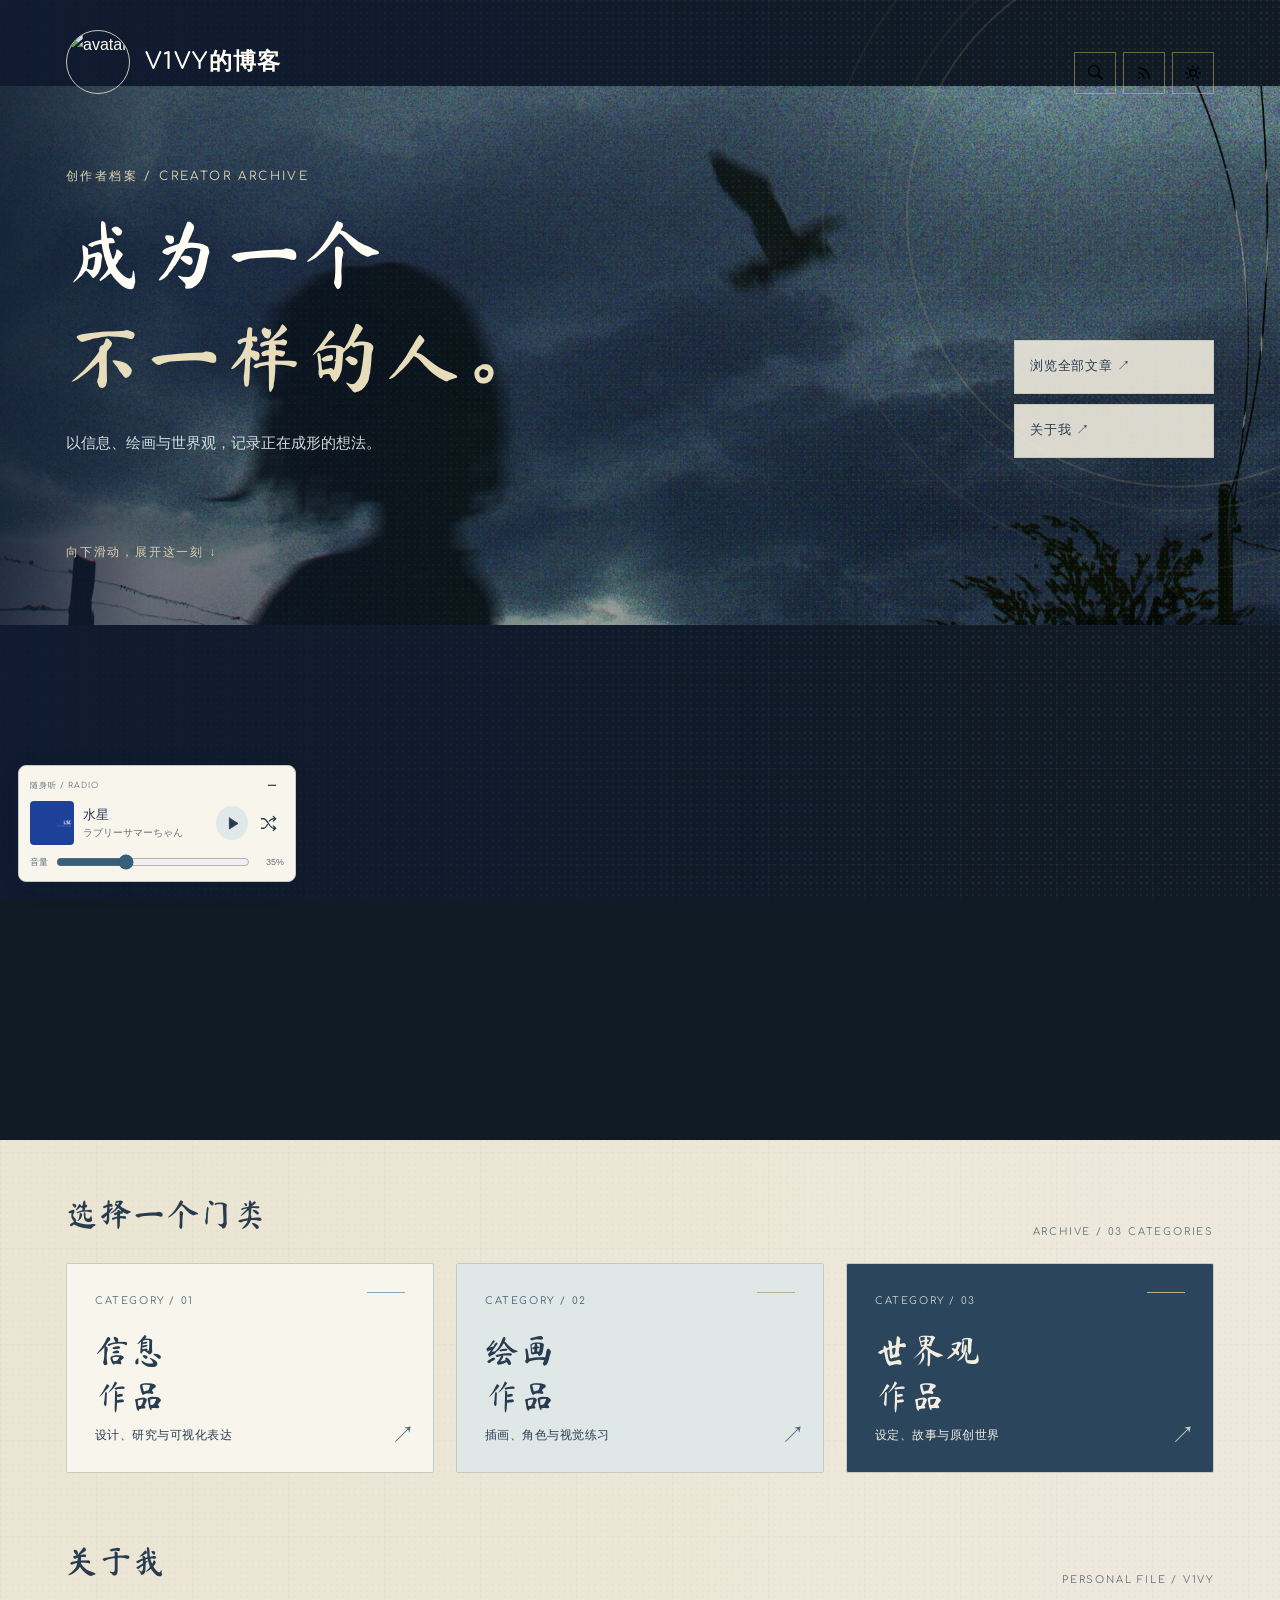
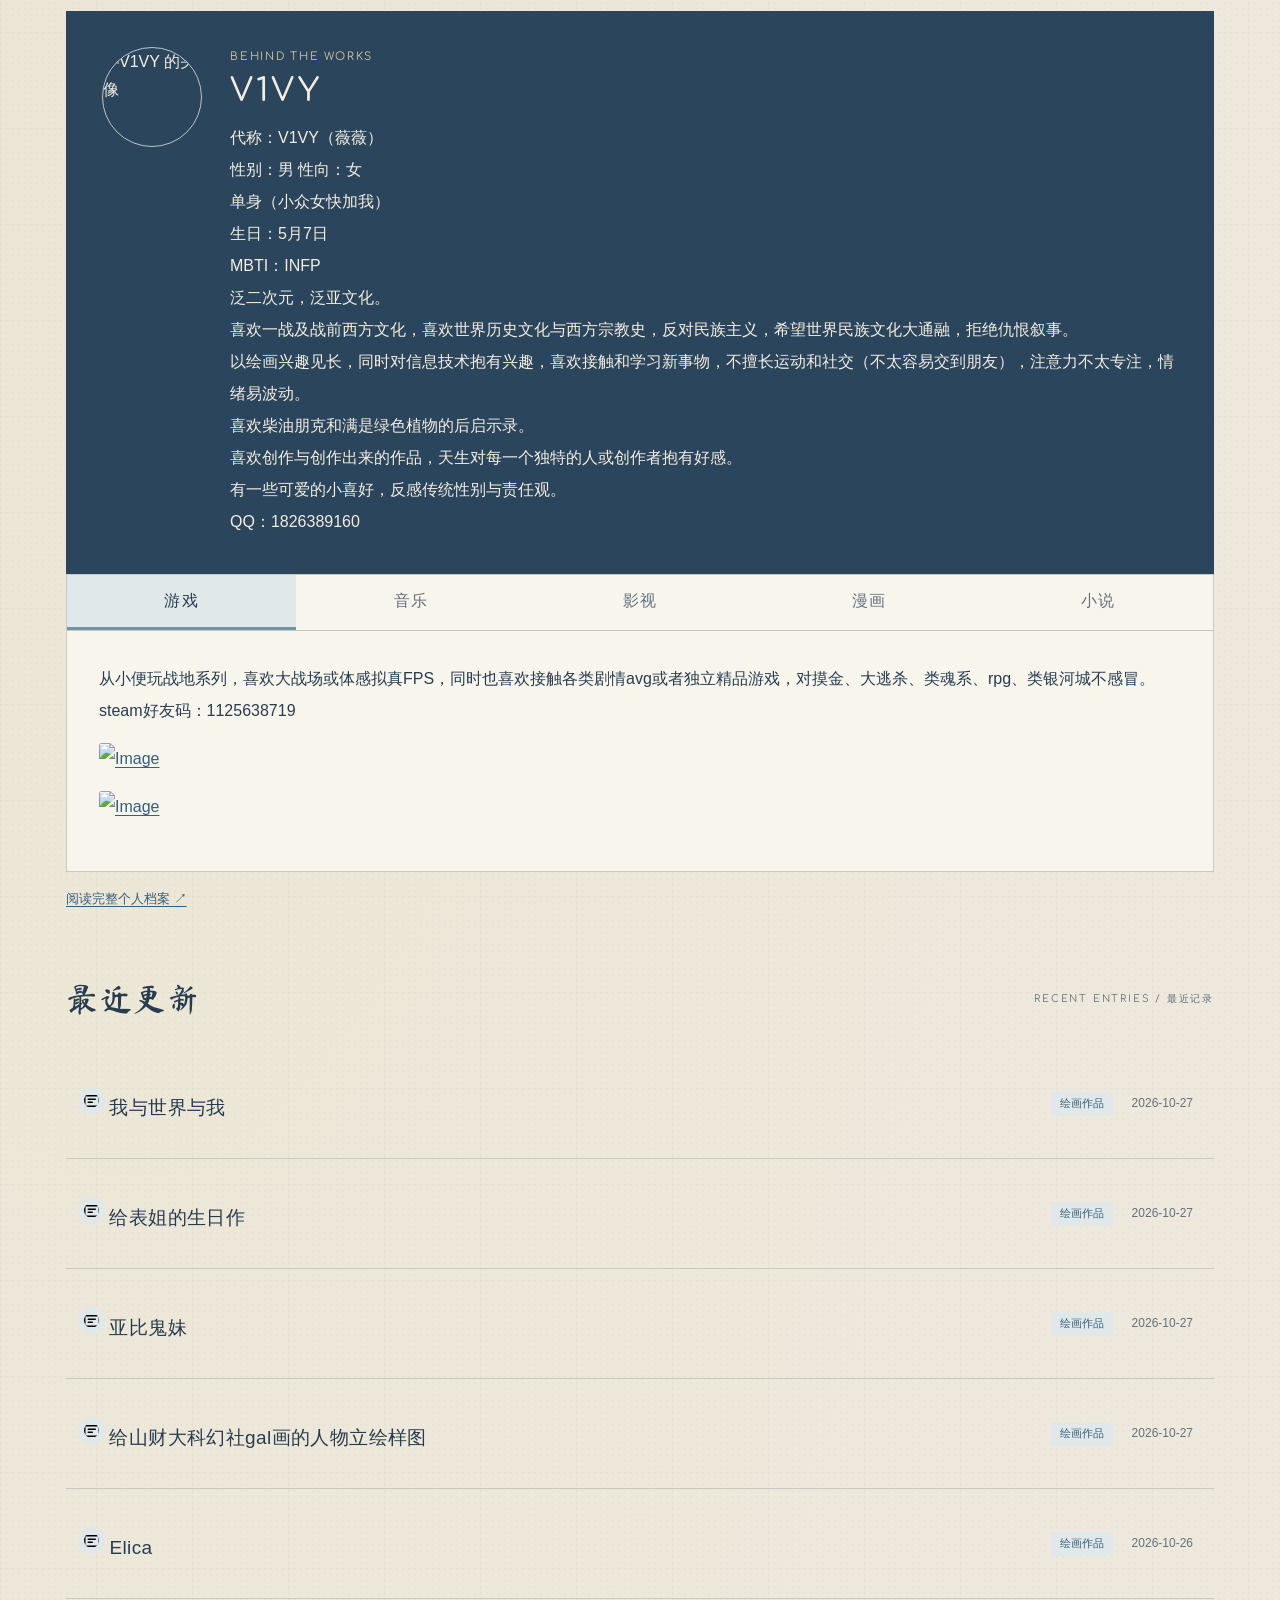
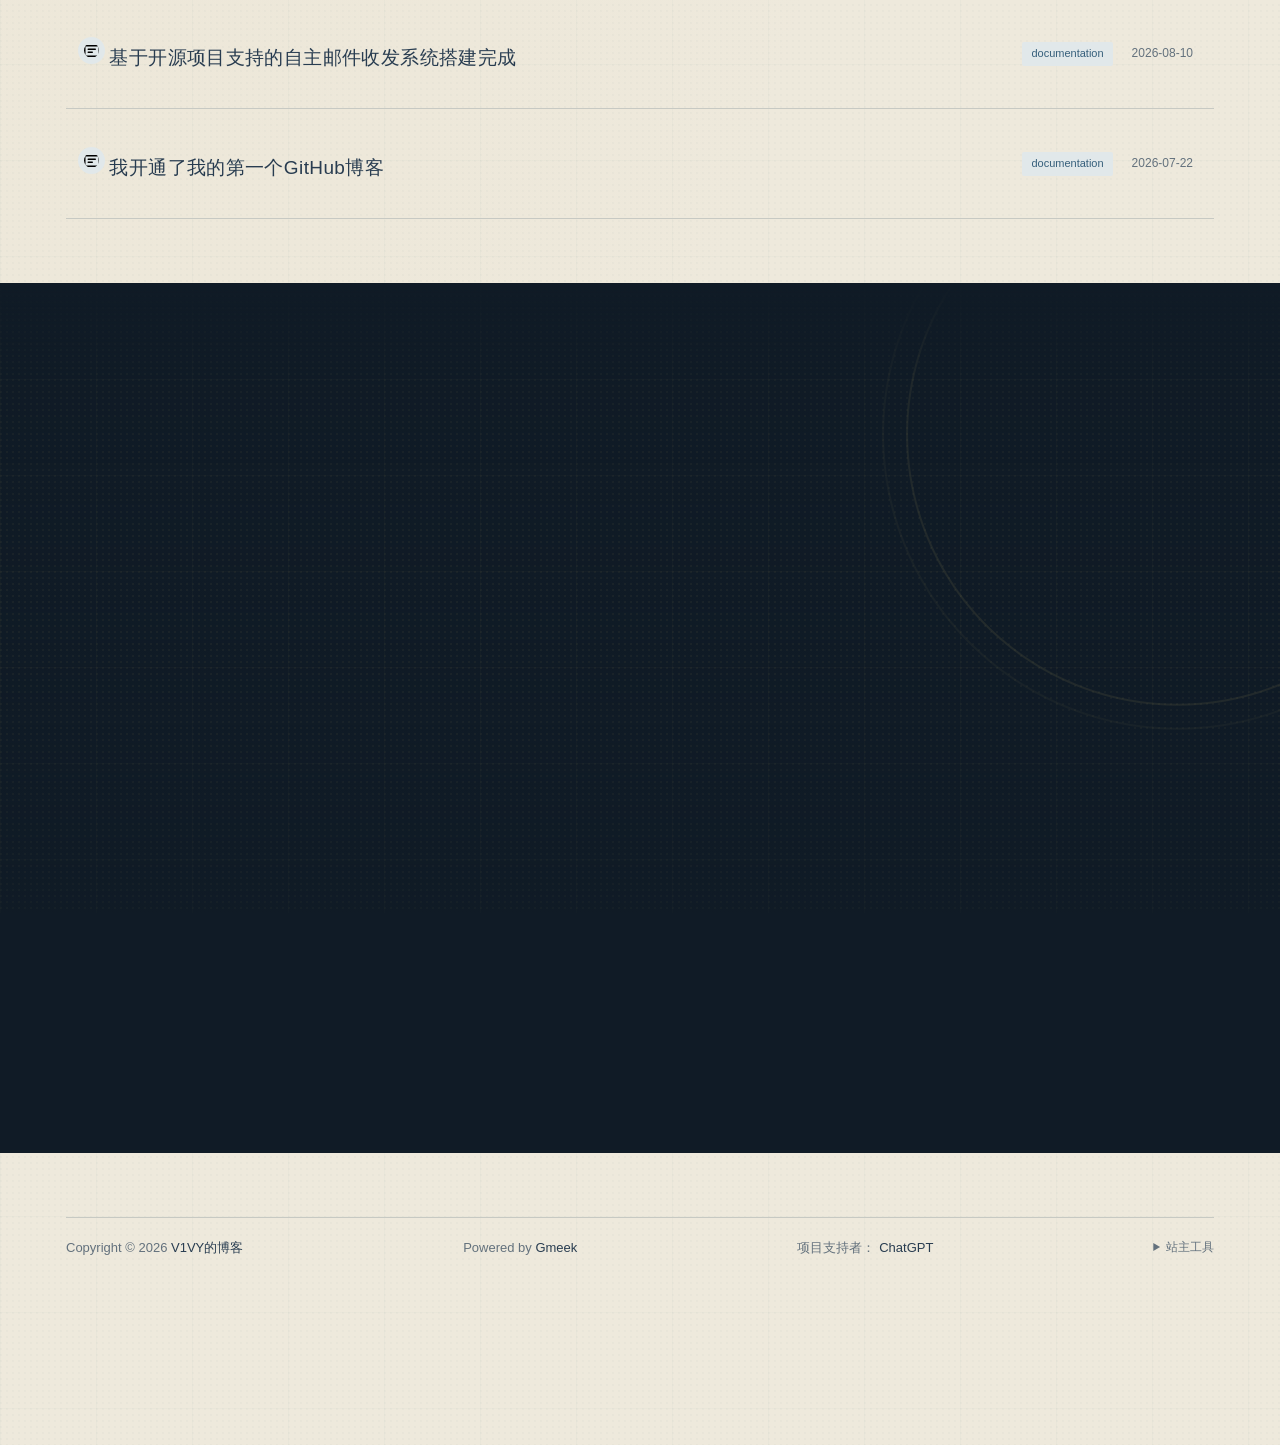
==== docs/index.html @ fb6b80f9 "🎉auto update by Gmeek action" ====
<!DOCTYPE html>
<html data-color-mode="light" data-dark-theme="dark" data-light-theme="light" lang="zh-CN">
<head>
    <meta content="text/html; charset=utf-8" http-equiv="content-type" />
    <meta name="viewport" content="width=device-width,initial-scale=1.0">
    <meta http-equiv="X-UA-Compatible" content="IE=edge">
    <link href='https://mirrors.sustech.edu.cn/cdnjs/ajax/libs/Primer/21.0.7/primer.css' rel='stylesheet' />
    <style id="v1vy-redesign">/* V1VY personal blog redesign */
:root{--paper:#f6f4ef;--surface:#fffefa;--ink:#18212c;--muted:#6e7782;--line:#dedbd3;--blue:#315bdf;--soft:#e8edff;color-scheme:light}
html[data-color-mode=dark]{--paper:#10151c;--surface:#171e27;--ink:#eef2f7;--muted:#a4afbc;--line:#303a46;--blue:#9bb2ff;--soft:#202b44;color-scheme:dark}
*{box-sizing:border-box}html{background:var(--paper);scroll-behavior:smooth}body{max-width:1120px;min-width:320px;margin:0 auto;padding:40px 56px 32px;background:var(--paper);color:var(--ink);font:16px/1.75 Inter,"Segoe UI","Noto Sans SC",sans-serif}a{color:var(--blue);text-underline-offset:3px}
#header{align-items:center;min-height:78px;padding:0 0 20px;margin:0 0 42px;border-bottom:1px solid var(--line)}.title-left{display:flex;align-items:center;gap:15px}.avatar{width:46px;height:46px;object-fit:cover;border:2px solid var(--surface);box-shadow:0 0 0 1px var(--line)}.title-left .blogTitle{margin:0;color:var(--ink);font:700 22px/1.2 "Segoe UI","Noto Sans SC",sans-serif;letter-spacing:-.045em}.title-right{display:flex;align-items:center;gap:7px}.title-right .circle{display:grid;place-items:center;width:42px;height:42px;padding:0!important;margin:0!important;border:1px solid transparent;border-radius:50%;color:var(--muted)}.title-right .circle:hover{background:var(--surface);border-color:var(--line)}
#content>div:first-child{max-width:640px;margin:0 0 34px!important;color:var(--muted);font-size:17px;line-height:1.8}#content>div:first-child:before{display:block;margin-bottom:13px;color:var(--blue);content:"NOTES FROM V1VY";font:700 11px/1.2 "Segoe UI",sans-serif;letter-spacing:.18em}
.SideNav{display:grid;gap:13px;min-width:0;overflow:visible;border:0!important;background:transparent}.SideNav-item{display:grid!important;grid-template-columns:minmax(0,1fr) auto;align-items:center;gap:20px;min-height:112px;padding:25px 27px!important;border:1px solid var(--line)!important;border-radius:13px;background:var(--surface);color:var(--ink)!important;text-decoration:none!important;transition:transform .2s,border-color .2s,box-shadow .2s}.SideNav-item:hover{z-index:1;transform:translateY(-2px);border-color:var(--blue)!important;box-shadow:0 18px 42px #18212c12}.SideNav-item>.d-flex{min-width:0;align-items:flex-start!important;gap:17px}.SideNav-icon{flex:none;width:27px!important;height:27px!important;margin:3px 0 0!important;padding:6px;border-radius:8px;background:var(--soft);color:var(--blue)}.listTitle{overflow:visible;max-width:unset;white-space:normal;text-overflow:clip;font-size:19px;font-weight:650;line-height:1.5;letter-spacing:-.025em}.listLabels{display:flex;flex-wrap:wrap;justify-content:flex-end;align-items:center;gap:6px}.listLabels .Label{margin:0;padding:5px 9px;border-radius:999px;background:var(--soft)!important;color:var(--blue)!important;font-size:11px;font-weight:600;line-height:1.25}.listLabels .Label a{color:inherit!important;text-decoration:none}.listLabels .LabelTime{background:transparent!important;color:var(--muted)!important;font:500 12px/1.4 "Segoe UI",sans-serif}.Label object{max-width:none;max-height:none}
#footer{display:flex;justify-content:space-between;gap:16px;margin-top:56px;padding:19px 0 0;border-top:1px solid var(--line);color:var(--muted);font-size:12px;text-align:left}#footer a{color:var(--ink);text-decoration:none}#footer2{display:flex;gap:10px}#footer2 span:empty{display:none}
body:has(#postBody){max-width:960px}body:has(#postBody) #header{align-items:flex-start;margin-bottom:38px}.postTitle{max-width:760px;margin:0;font-size:clamp(28px,4vw,42px)!important;line-height:1.28;letter-spacing:-.045em}#postBody{padding:0 0 45px!important;border-bottom:1px solid var(--line)!important;color:var(--ink);font-size:17px;line-height:1.9}#postBody>*{max-width:780px}#postBody h1,#postBody h2,#postBody h3{margin-top:1.8em;line-height:1.35;letter-spacing:-.035em}#postBody h2{padding-bottom:.45em;border-bottom:1px solid var(--line)}#postBody p{margin:1.1em 0}#postBody img{max-width:100%;height:auto;border-radius:12px}#postBody blockquote{margin:1.5em 0;padding:4px 22px;border-left:3px solid var(--blue);background:var(--surface);color:var(--muted)}#postBody pre{overflow:auto;padding:18px 20px;border:1px solid var(--line);border-radius:10px;background:var(--surface);font-size:14px;line-height:1.65}#cmButton{height:auto;min-height:48px;margin-top:30px;border:1px solid var(--line);border-radius:9px;background:var(--surface);color:var(--ink)}
body:has(.tagTitle) .tagTitle{font-size:30px;letter-spacing:-.04em}body:has(.tagTitle) .SideNav-item{min-height:90px}#taglabel{display:flex;flex-wrap:wrap;gap:8px;margin-bottom:24px!important}#taglabel .Label{margin:0;padding:9px 13px!important;border:0;border-radius:999px;color:#fff;cursor:pointer}#taglabel .Counter{margin-left:5px;padding:1px 6px;border-radius:99px;background:#ffffff35;color:inherit}body:has(.tagTitle) .subnav-search{display:flex;gap:0;width:auto}body:has(.tagTitle) .subnav-search-input{width:min(220px,45vw);height:40px!important;padding:0 12px;border:1px solid var(--line);border-radius:8px 0 0 8px;background:var(--surface);color:var(--ink)}body:has(.tagTitle) .subnav-search button{padding:0 14px;border:1px solid var(--line);border-left:0;border-radius:0 8px 8px 0;background:var(--surface);color:var(--ink)}.notFind{color:var(--muted)}:focus-visible{outline:3px solid #315bdf9e;outline-offset:3px}
@media(max-width:700px){body{padding:22px 20px 24px;font-size:15px}#header{min-height:62px;margin-bottom:28px;padding-bottom:15px}.avatar{width:40px;height:40px}.title-left{gap:11px}.title-left .blogTitle{display:block;font-size:19px}.title-right{gap:1px}.title-right .circle{width:38px;height:38px}#content>div:first-child{font-size:16px}.SideNav-item{grid-template-columns:minmax(0,1fr);gap:12px;padding:19px!important}.SideNav-item>.d-flex{gap:12px}.listTitle{font-size:17px}.listLabels{justify-content:flex-start;padding-left:39px}.listLabels .LabelTime{display:inline}.postTitle{font-size:29px!important}body:has(#postBody) #header{gap:12px}.tagTitle{display:block!important;font-size:20px!important}body:has(.tagTitle) #header{align-items:center;gap:8px}.subnav-search-input{width:min(150px,34vw)!important}#footer{flex-direction:column;margin-top:40px}#footer2{flex-wrap:wrap}}
@media(max-width:390px){body{padding-right:14px;padding-left:14px}.title-left .blogTitle{font-size:17px}.title-right .circle{width:34px;height:34px}.listLabels{padding-left:0}.tagTitle{font-size:17px!important}}
@media(prefers-reduced-motion:reduce){*,*::before,*::after{scroll-behavior:auto!important;transition:none!important}}

/* V2: yellow new-brutalist portfolio */
:root{--paper:#ffd83d;--surface:#fffdf5;--ink:#151515;--muted:#45423a;--line:#151515;--blue:#214dd8;--soft:#dce5ff;--shadow:7px 7px 0 #151515;color-scheme:light}
html[data-color-mode=dark]{--paper:#f0c928;--surface:#252525;--ink:#fffdf5;--muted:#d2cdbd;--line:#090909;--blue:#a9bcff;--soft:#30394f;color-scheme:dark}
html,body{background:var(--paper)}
body{max-width:1280px;padding:28px 54px 34px;font-family:"Arial Narrow","Segoe UI","Noto Sans SC",sans-serif}
#header{min-height:70px;padding:0 0 15px;margin-bottom:35px;border-bottom:3px solid var(--ink)}
.avatar{border:2px solid var(--ink);border-radius:0!important;box-shadow:3px 3px 0 var(--ink)}
.title-left .blogTitle{font-size:23px;font-weight:900;letter-spacing:-.04em}
.title-right .circle{border:2px solid var(--ink);border-radius:0!important;color:var(--ink)}
.title-right .circle:hover{background:var(--blue);color:#fff}
#content>div:first-child{max-width:720px;color:var(--ink);font-size:20px;font-weight:600;line-height:1.65}
#content>div:first-child:before{color:var(--ink);content:"V1VY / WORKS ARCHIVE";font-size:12px;font-weight:900;letter-spacing:.16em}
.portfolio-hero{position:relative;display:grid;grid-template-columns:minmax(0,1fr) 225px;gap:28px;align-items:end;margin:0 0 42px;padding:38px 42px 34px;border:3px solid var(--ink);background:var(--surface);box-shadow:var(--shadow)}
.portfolio-hero:after{position:absolute;top:15px;right:16px;width:56px;height:56px;border:2px solid var(--ink);background:radial-gradient(var(--ink) 1.4px,transparent 1.5px);background-size:7px 7px;content:""}
.portfolio-kicker{margin:0 0 15px;font-size:12px;font-weight:900;letter-spacing:.16em}
.portfolio-title{max-width:760px;margin:0;font-size:68px;font-weight:950;line-height:.98;letter-spacing:-.055em}
.portfolio-title em{color:var(--blue);font-style:normal}
.portfolio-note{max-width:570px;margin:22px 0 0;font-size:16px;line-height:1.7}
.portfolio-actions{display:grid;gap:10px;align-self:end}
.portfolio-action{display:flex;min-height:50px;align-items:center;justify-content:space-between;gap:12px;padding:12px 15px;border:2px solid var(--ink);background:var(--paper);box-shadow:3px 3px 0 var(--ink);color:var(--ink);font-weight:900;text-decoration:none}
.portfolio-action:hover{transform:translate(-2px,-2px);box-shadow:5px 5px 0 var(--ink);color:var(--ink)}
.portfolio-action.primary{background:var(--blue);color:#fff}
.category-heading{display:flex;align-items:end;justify-content:space-between;gap:20px;margin:0 0 16px}
.category-heading h2{margin:0;font-size:29px;font-weight:950;letter-spacing:-.04em}
.category-heading span{font-size:12px;font-weight:900;letter-spacing:.12em}
.category-grid{display:grid;grid-template-columns:repeat(3,minmax(0,1fr));gap:15px;margin:0 0 42px}
.category-card{position:relative;display:flex;min-height:185px;flex-direction:column;justify-content:space-between;overflow:hidden;padding:20px 21px;border:3px solid var(--ink);background:var(--surface);box-shadow:5px 5px 0 var(--ink);color:var(--ink);text-decoration:none;transition:transform .16s,box-shadow .16s}
.category-card:hover{transform:translate(-3px,-3px);box-shadow:8px 8px 0 var(--ink);color:var(--ink)}
.category-card:nth-child(2){background:#f3f0e7}
.category-card:nth-child(3){background:var(--blue);color:#fff}
.category-card:nth-child(3):hover{color:#fff}
.category-index{font-size:12px;font-weight:900;letter-spacing:.13em}
.category-card h3{max-width:240px;margin:18px 0 5px;font-size:27px;font-weight:950;line-height:1.13;letter-spacing:-.04em}
.category-card p{margin:0;font-size:13px;font-weight:700}
.category-arrow{position:absolute;right:18px;bottom:16px;font-size:24px;font-weight:900}
.archive-heading{display:flex;align-items:center;justify-content:space-between;gap:20px;margin:0 0 14px}
.archive-heading h2{margin:0;font-size:27px;font-weight:950;letter-spacing:-.04em}
.archive-heading span{font-size:12px;font-weight:900;letter-spacing:.1em}
.SideNav{gap:14px}
.SideNav-item{min-height:116px;padding:23px 25px!important;border:2px solid var(--ink)!important;border-radius:0!important;background:var(--surface);box-shadow:4px 4px 0 var(--ink)}
.SideNav-item:hover{transform:translate(-2px,-2px);border-color:var(--ink)!important;box-shadow:7px 7px 0 var(--ink)}
.SideNav-icon{border:1px solid var(--ink);border-radius:0;background:var(--paper);color:var(--ink)}
.listTitle{font-size:20px;font-weight:850;letter-spacing:-.025em}
.listLabels .Label{border:1px solid var(--ink);border-radius:0;background:var(--paper)!important;color:var(--ink)!important;font-weight:900}
.listLabels .LabelTime{border:0;background:transparent!important}
#footer{border-top:3px solid var(--ink);color:var(--ink);font-weight:700}
body:has(#postBody){max-width:1000px}
body:has(#postBody) #header{align-items:center}
.postTitle{font-weight:950}
#postBody{padding:34px!important;border:3px solid var(--ink)!important;background:var(--surface);box-shadow:7px 7px 0 var(--ink);line-height:1.9}
#postBody h2{border-bottom:2px solid var(--ink)}
#postBody blockquote{border-left:5px solid var(--blue);background:var(--paper);color:var(--ink)}
#postBody pre{border:2px solid var(--ink);border-radius:0;box-shadow:4px 4px 0 var(--ink)}
@media(max-width:760px){body{padding:20px 18px 25px}.portfolio-hero{grid-template-columns:1fr;gap:23px;padding:27px 23px}.portfolio-hero:after{width:36px;height:36px}.portfolio-title{font-size:clamp(40px,12vw,62px)}.portfolio-actions{grid-template-columns:1fr 1fr}.category-grid{grid-template-columns:1fr;gap:12px}.category-card{min-height:145px}.category-card h3{font-size:25px}.category-heading{align-items:start;flex-direction:column;gap:5px}.SideNav-item{min-height:105px}.listTitle{font-size:18px}#postBody{padding:22px!important}}

.portfolio-title{font-size:68px}.postTitle{font-size:42px!important}@media(max-width:760px){.portfolio-title{font-size:43px}}@media(max-width:430px){.portfolio-title{font-size:38px}}

/* V3: midnight-blue, moonlit interface with the requested yellow lead color */
:root{--paper:#f5cc32;--surface:#fffdf4;--ink:#101b36;--muted:#45516c;--line:#101b36;--blue:#2449b8;--soft:#dce5ff;--shadow:8px 8px 0 #101b36}
html[data-color-mode=dark]{--paper:#e8bd2a;--surface:#101b36;--ink:#fffdf4;--muted:#bdc8e5;--line:#081126;--blue:#9eb5ff;--soft:#25345d;color-scheme:dark}
html,body{background:var(--paper);color:var(--ink)}
body{max-width:1260px;padding:30px 56px 36px;font-family:"Arial","Segoe UI","Noto Sans SC",sans-serif}
#header{min-height:72px;margin-bottom:38px;border-bottom:2px solid var(--ink)}
.avatar{border:2px solid var(--ink);border-radius:50%!important;box-shadow:0 0 0 4px var(--paper),0 0 0 6px var(--ink)}
.title-left .blogTitle{font-weight:900;letter-spacing:.01em}
.title-right .circle{border:1px solid var(--ink);border-radius:50%;color:var(--ink)}
.title-right .circle:hover{background:var(--ink);color:#fff}
#content>div:first-child{max-width:720px;color:var(--ink);font-size:19px;font-weight:600}
#content>div:first-child:before{content:"SEES THE NIGHT / V1VY WORKS";color:var(--blue);font-weight:900}
.portfolio-hero{position:relative;isolation:isolate;min-height:365px;grid-template-columns:minmax(0,1fr) 235px;overflow:hidden;padding:48px 48px 42px;border:2px solid #101b36;background:linear-gradient(112deg,#101b36 0%,#172957 70%,#2449b8 100%);box-shadow:10px 10px 0 #101b36;color:#fffdf4}
.portfolio-hero:before{position:absolute;z-index:-1;right:-8%;bottom:-55%;width:440px;aspect-ratio:1;border:1px solid #f5cc32aa;border-radius:50%;box-shadow:0 0 0 22px #f5cc3215,0 0 0 62px #f5cc3210;content:""}
.portfolio-hero:after{top:30px;right:32px;width:50px;height:50px;border:0;border-radius:50%;background:radial-gradient(circle at 35% 35%,#f5cc32 0 48%,transparent 50%);box-shadow:0 0 28px #f5cc3270}
.portfolio-kicker{color:#f5cc32;font-size:12px;letter-spacing:.2em}
.portfolio-title{max-width:780px;font-size:clamp(50px,6.2vw,82px);line-height:1.02;letter-spacing:-.06em}
.portfolio-title em{color:#f5cc32}
.portfolio-note{max-width:540px;color:#e2e8fb;font-size:15px}
.portfolio-actions{position:relative;z-index:1}
.portfolio-action{min-height:54px;border:1px solid #f5cc32;background:#fffdf4;box-shadow:4px 4px 0 #f5cc32;color:#101b36}
.portfolio-action:hover{transform:translate(-2px,-2px);box-shadow:6px 6px 0 #f5cc32;color:#101b36}
.portfolio-action.primary{background:#f5cc32;color:#101b36}
.category-heading h2,.archive-heading h2{font-weight:900;letter-spacing:-.035em}
.category-heading span,.archive-heading span{color:#2449b8;font-weight:900;letter-spacing:.14em}
.category-grid{gap:18px}
.category-card{min-height:205px;padding:24px;border:2px solid #101b36;background:#fffdf4;box-shadow:6px 6px 0 #101b36;transition:transform .18s,box-shadow .18s,background .18s}
.category-card:hover{transform:translate(-3px,-3px);box-shadow:9px 9px 0 #101b36}
.category-card:before{position:absolute;top:0;right:0;width:65px;height:65px;background:#2449b8;clip-path:polygon(100% 0,0 0,100% 100%);content:""}
.category-card:nth-child(2){background:#2449b8;color:#fffdf4}
.category-card:nth-child(2):before{background:#f5cc32}
.category-card:nth-child(3){background:#101b36;color:#fffdf4}
.category-card:nth-child(3):before{background:#f5cc32}
.category-card:nth-child(2):hover,.category-card:nth-child(3):hover{color:#fffdf4}
.category-index{color:#2449b8;font-size:11px;letter-spacing:.16em}
.category-card:nth-child(2) .category-index,.category-card:nth-child(3) .category-index{color:#f5cc32}
.category-card h3{font-size:30px;line-height:1.08}
.category-card p{max-width:80%;line-height:1.5}
.category-arrow{color:#2449b8}
.category-card:nth-child(2) .category-arrow,.category-card:nth-child(3) .category-arrow{color:#f5cc32}
.SideNav-item{border:1px solid #101b36!important;border-radius:3px!important;background:#fffdf4;box-shadow:4px 4px 0 #101b36}
.SideNav-item:hover{transform:translate(-2px,-2px);border-color:#101b36!important;box-shadow:7px 7px 0 #101b36}
.SideNav-icon{border:1px solid #101b36;border-radius:50%;background:#f5cc32;color:#101b36}
.listTitle{font-weight:800}
.listLabels .Label{border:1px solid #101b36;border-radius:2px;background:#f5cc32!important;color:#101b36!important}
#footer{border-top:2px solid #101b36;color:#101b36}
body:has(#postBody){max-width:1000px}
.postTitle{font-weight:900}
#postBody{padding:36px!important;border:1px solid #101b36!important;background:#fffdf4;box-shadow:8px 8px 0 #101b36}
#postBody h2{border-bottom:1px solid #2449b8}
#postBody blockquote{border-left:4px solid #2449b8;background:#f5cc32;color:#101b36}
#postBody pre{border:1px solid #101b36;border-radius:3px;background:#101b36;color:#fffdf4;box-shadow:5px 5px 0 #2449b8}
body:has(.tagTitle) .tagTitle{font-weight:900;color:#101b36}
#taglabel .Label{border:1px solid #101b36!important;border-radius:2px!important;color:#fff!important;font-weight:800}
@media(max-width:760px){body{padding:20px 18px 26px}.portfolio-hero{min-height:0;grid-template-columns:1fr;gap:24px;padding:32px 24px 27px}.portfolio-hero:before{right:-45%;bottom:-54%;width:320px}.portfolio-hero:after{top:18px;right:20px;width:34px;height:34px}.portfolio-title{max-width:620px;font-size:clamp(42px,12vw,66px)}.portfolio-note{max-width:88%}.portfolio-actions{grid-template-columns:1fr 1fr}.category-grid{grid-template-columns:1fr;gap:14px}.category-card{min-height:160px}.category-card h3{font-size:27px}.category-heading{align-items:flex-start;flex-direction:column;gap:6px}.SideNav-item{min-height:104px}#postBody{padding:23px!important}}
@media(max-width:430px){.portfolio-actions{grid-template-columns:1fr}.portfolio-title{font-size:42px}.portfolio-hero{padding:29px 20px 22px}.category-card{min-height:148px}}

/* Quiet paper background: fine registration grid, stipple and lunar orbits. */
:root{--paper:#e9e4ce;--texture-line:#25365409;--texture-dot:#25365416;--texture-glow:#ddc36a35}
html[data-color-mode=dark]{--paper:#151c2b;--texture-line:#b7c6ec08;--texture-dot:#b7c6ec12;--texture-glow:#bd9e3c0f}
html{min-height:100%;background-color:var(--paper);background-image:radial-gradient(ellipse at 10% 0%,var(--texture-glow),transparent 65%),radial-gradient(circle at 1px 1px,var(--texture-dot) .65px,transparent .9px),linear-gradient(var(--texture-line) 1px,transparent 1px),linear-gradient(90deg,var(--texture-line) 1px,transparent 1px);background-size:100% 100%,6px 6px,96px 96px,96px 96px}
body{position:relative;isolation:isolate;min-height:100vh;background:transparent}
body:before{position:fixed;z-index:-1;inset:0;pointer-events:none;content:"";background-image:radial-gradient(circle at 92% 24%,transparent 0 269px,var(--texture-dot) 270px 271px,transparent 272px 293px,var(--texture-line) 294px 295px,transparent 296px 353px,var(--texture-line) 354px 355px,transparent 356px),linear-gradient(125deg,transparent 0 76%,var(--texture-line) 76% 76.08%,transparent 76.15%)}
.portfolio-home #content>[hidden]{display:none!important}
.SideNav{min-width:0!important}
.portfolio-actions{grid-template-columns:1fr}
#footer{flex-wrap:wrap;align-items:flex-start;row-gap:12px}
#footer2{flex-wrap:wrap}
.site-credits{display:flex;align-items:center;gap:4px}
.site-credits a:hover{text-decoration:underline!important}
.owner-tools{font-size:12px;color:var(--muted)}
.owner-tools summary{cursor:pointer;padding:0 0 8px;min-height:32px;user-select:none}
.owner-tools>a{display:block;padding:10px 12px;border:1px solid var(--line);background:var(--surface);line-height:1.5}
html[data-color-mode=dark] #footer,html[data-color-mode=dark] .tagTitle{color:var(--ink)}
html[data-color-mode=dark] .category-card:first-child,html[data-color-mode=dark] .SideNav-item,html[data-color-mode=dark] #postBody{background:var(--surface)}
html[data-color-mode=dark] .category-heading span,html[data-color-mode=dark] .archive-heading span,html[data-color-mode=dark] .category-card:first-child .category-index,html[data-color-mode=dark] .category-card:first-child .category-arrow{color:var(--blue)}
@media(max-width:760px){.portfolio-actions{grid-template-columns:1fr}.owner-tools summary{min-height:44px;padding-top:8px}.owner-tools>a{min-height:44px}}

/* Personal file: a separate, quieter space beside the works archive. */
.about-section{margin:8px 0 44px;scroll-margin-top:24px}
.about-profile{display:grid;grid-template-columns:100px minmax(0,1fr);gap:28px;padding:30px;background:#101b36;color:#fffdf4;border:1px solid #101b36}
.about-portrait{width:100px;height:100px;object-fit:cover;border-radius:50%;border:2px solid #f5cc32}
.about-copy{min-width:0}
.about-eyebrow{margin:0 0 6px;color:#f5cc32;font-size:11px;font-weight:800;letter-spacing:.16em}
.about-copy>h3{margin:0 0 12px;font-size:32px;font-weight:900;line-height:1.2}
.about-tabs{display:flex;flex-wrap:wrap;gap:0;background:var(--surface);border:1px solid #101b36;border-bottom:0}
.about-tab{flex:1;min-width:70px;min-height:52px;padding:12px 18px;border:0;border-bottom:3px solid transparent;border-radius:0;background:transparent;color:var(--muted);font:inherit;font-weight:700;cursor:pointer}
.about-tab:hover{color:var(--ink);background:var(--paper)}
.about-tab[aria-selected=true]{color:#101b36;background:#f5cc32;border-bottom-color:#2449b8}
.about-tab:active{filter:brightness(.95)}
.about-panels{padding:28px 30px;background:var(--surface);border:1px solid #101b36;box-shadow:6px 6px 0 #101b36}
.about-content{font-size:16px;line-height:1.85;overflow-wrap:anywhere;text-wrap:pretty}
.about-content>:first-child{margin-top:0}.about-content>:last-child{margin-bottom:0}
.about-content img{display:block;max-width:100%;max-height:520px;width:auto;height:auto;object-fit:contain;margin:16px 0;border-radius:3px}
.about-content a{color:var(--blue);text-decoration:underline}.about-profile a{color:#f5cc32}
.about-content pre{max-width:100%;overflow:auto;padding:16px;background:var(--paper);color:var(--ink)}
.about-content table{display:block;max-width:100%;overflow:auto}.about-content blockquote{margin-left:0;padding-left:18px;border-left:2px solid #f5cc32}
.about-panel{min-height:110px}.about-panel[hidden],.portfolio-home .SideNav-item[hidden]{display:none!important}
.about-status{margin:16px 0 0;color:var(--muted);font-size:13px}
/* Photographic opening, below the registration grid and lunar orbit layers. */
.portfolio-home{max-width:1260px;min-width:320px;margin:0 auto;padding:0 56px 36px;overflow-x:clip;line-height:1.75}
.portfolio-home .listTitle{white-space:normal;overflow-wrap:anywhere}
.cover-scene{position:relative;width:100vw;margin-left:calc(50% - 50vw);height:calc(100svh + 240px);min-height:900px;margin-bottom:48px;background:#101b26;isolation:isolate}
.cover-backdrop{position:sticky;top:0;height:100svh;overflow:hidden;background:#101b26;isolation:isolate}
.cover-photo{display:block;width:auto;max-width:100%;height:100%;margin-left:auto;object-fit:contain;object-position:right center;mask-image:linear-gradient(90deg,transparent,#000 24%);transform-origin:right center;clip-path:inset(0 0 32% 0);transform:scale(1.08)}
.cover-texture{position:absolute;inset:0;background:linear-gradient(90deg,#101b36eb 0%,#101b3680 40%,#101b3610 75%),radial-gradient(circle at 92% 24%,transparent 0 269px,#ecd16e30 270px 271px,transparent 272px 293px,#ecd16e15 294px 295px,transparent 296px 353px,#ecd16e15 354px 355px,transparent 356px),radial-gradient(circle at 1px 1px,#ecd16e20 .65px,transparent .9px),linear-gradient(#ecd16e09 1px,transparent 1px),linear-gradient(90deg,#ecd16e09 1px,transparent 1px);background-size:auto,auto,6px 6px,96px 96px,96px 96px;pointer-events:none}
.cover-foreground{position:absolute;top:0;left:50%;width:min(1260px,100%);padding:30px 56px;transform:translateX(-50%);color:#fffdf4}
.cover-foreground #header{border-bottom-color:#ecd16e60}
.cover-foreground .blogTitle,.cover-foreground .title-right .circle{color:#fffdf4;border-color:#ecd16e70}
.cover-foreground .avatar{box-shadow:0 0 0 4px #101b36,0 0 0 6px #ecd16e}
.cover-foreground .portfolio-hero{min-height:360px;grid-template-columns:minmax(0,1fr) 200px;padding:48px 0 42px;border:0;background:transparent;box-shadow:none;overflow:visible}
.cover-foreground .portfolio-hero:before{display:none}
.cover-foreground .portfolio-hero:after{right:0;top:0;width:30px;height:30px}
.cover-foreground .portfolio-title{font-size:clamp(48px,6vw,76px);line-height:1.18;letter-spacing:-.045em;text-shadow:0 2px 24px #101b3680}
.cover-foreground .portfolio-title em{display:block;font-style:normal}
.cover-foreground .portfolio-note{max-width:440px}
.cover-scroll-cue{display:block;color:#ecd16e;font-size:12px;letter-spacing:.15em}
@media(max-width:760px){.portfolio-home{padding:0 18px 26px}.cover-scene{min-height:850px}.cover-foreground{padding:20px 18px}.cover-foreground .portfolio-hero{grid-template-columns:1fr;gap:22px;padding:25px 6px 28px;min-height:0}.cover-foreground .portfolio-title{font-size:clamp(42px,10vw,66px)}.cover-foreground .portfolio-actions{max-width:280px}.cover-photo{width:100%;object-position:center;transform-origin:center;mask-image:none}.cover-texture{background-image:linear-gradient(180deg,#101b36b8,#101b3660 50%,#101b3610),radial-gradient(circle at 92% 24%,transparent 0 269px,#ecd16e30 270px 271px,transparent 272px),radial-gradient(circle at 1px 1px,#ecd16e20 .65px,transparent .9px),linear-gradient(#ecd16e09 1px,transparent 1px),linear-gradient(90deg,#ecd16e09 1px,transparent 1px)}}
@media(prefers-reduced-motion:reduce){.cover-photo{clip-path:none;transform:none}.cover-scroll-cue{visibility:hidden}}
@media(max-width:760px){.about-profile{grid-template-columns:64px minmax(0,1fr);gap:18px;padding:23px 20px}.about-portrait{width:64px;height:64px}.about-copy>h3{font-size:27px}.about-tab{min-width:56px;padding:12px 6px;font-size:15px}.about-panels{padding:22px 20px}.about-content img{max-height:400px}}

/* A photographic coda echoes the opening, revealing its full frame on arrival. */
.closing-scene{height:calc(clamp(300px,52.734375vw,900px) + 240px);min-height:0;margin-top:64px;margin-bottom:0;background:#101b26}
.closing-scene .cover-backdrop{height:clamp(300px,52.734375vw,900px);top:max(0px,calc(100svh - clamp(300px,52.734375vw,900px)))}
.closing-scene .cover-photo{width:100%;height:100%;margin:0;object-fit:contain;object-position:center;transform-origin:center;mask-image:none}
.closing-scene .cover-texture{background-image:linear-gradient(180deg,#101b26 0%,#101b2640 16%,#101b2610 55%,#101b2670 100%),radial-gradient(circle at 92% 24%,transparent 0 269px,#ecd16e20 270px 271px,transparent 272px 293px,#ecd16e10 294px 295px,transparent 296px),radial-gradient(circle at 1px 1px,#ecd16e16 .65px,transparent .9px),linear-gradient(#ecd16e08 1px,transparent 1px),linear-gradient(90deg,#ecd16e08 1px,transparent 1px)}
@media(max-width:760px){.closing-scene{margin-top:40px}}

/* Quiet archive: warm paper, mist blue and the deep blue of evening. */
:root{--paper:#eee9dc;--surface:#f8f5ed;--ink:#283c50;--muted:#63717d;--line:#c7c9c3;--blue:#365f7b;--soft:#e1e8ea;--shadow:none;--texture-line:#395b7206;--texture-dot:#395b720b;--texture-glow:#d2bd8420}
html[data-color-mode=dark]{--paper:#17232f;--surface:#202f3d;--ink:#e4e7df;--muted:#acb9bf;--line:#455664;--blue:#a6c8db;--soft:#304352;--texture-line:#bcced706;--texture-dot:#bcced70b;--texture-glow:#bfa9770b}
body{font-family:"Segoe UI","Noto Sans SC",sans-serif}
#header{border-bottom:1px solid var(--line)}
.title-left .blogTitle{font-weight:600;letter-spacing:.06em}
.title-right .circle{border:1px solid var(--line);color:var(--ink)}
.title-right .circle:hover{background:var(--soft);color:var(--ink)}
.avatar{border:1px solid var(--line);box-shadow:none}
.category-heading,.archive-heading{margin-bottom:22px}
.category-heading h2,.archive-heading h2{font-family:"Noto Serif SC","Songti SC",SimSun,serif;font-size:26px;font-weight:500;letter-spacing:.1em}
.category-heading span,.archive-heading span{color:var(--muted);font-size:10px;font-weight:500;letter-spacing:.18em}
.category-grid{gap:22px;margin-bottom:60px}
.category-card{min-height:210px;padding:28px;border:1px solid var(--line);border-radius:2px;box-shadow:none;background:var(--surface);color:var(--ink);transition:transform .2s,border-color .2s}
.category-card:nth-child(2){background:#e0e7e7;color:#283c50}
.category-card:nth-child(3){background:#2b455d;color:#f3eee1}
.category-card:before{width:38px;height:1px;top:28px;right:28px;background:#8da7b5;clip-path:none}
.category-card:nth-child(2):before,.category-card:nth-child(3):before{background:#baaf8d}
.category-card:hover{transform:translateY(-3px);box-shadow:none;border-color:#7e99a8;color:var(--ink)}
.category-card:nth-child(2):hover{color:#283c50}.category-card:nth-child(3):hover{color:#f3eee1}
.category-index,.category-card:nth-child(2) .category-index{color:#536d7e;font-size:10px;font-weight:500;letter-spacing:.16em}
.category-card:nth-child(3) .category-index{color:#c7d1d1}
.category-card h3{font-family:"Noto Serif SC","Songti SC",SimSun,serif;font-size:29px;font-weight:500;line-height:1.35;letter-spacing:.12em}
.category-card p{font-size:12px;font-weight:400;letter-spacing:.04em}
.category-arrow,.category-card:nth-child(2) .category-arrow{color:#536d7e;font-weight:400}.category-card:nth-child(3) .category-arrow{color:#cfccbb}
.about-section{margin-bottom:60px}.about-profile{padding:36px;background:#2b455d;border:0;color:#f3eee1}
.about-portrait{border:1px solid #bdc7c4}.about-eyebrow{color:#cfc4a2;font-weight:500}.about-copy>h3{font-weight:500;letter-spacing:.1em}
.about-profile a{color:#d9d2b9}.about-tabs{border-color:var(--line)}
.about-tab{font-weight:500;letter-spacing:.08em}.about-tab[aria-selected=true]{color:var(--ink);background:var(--soft);border-bottom-color:#7394a5}
.about-panels{border-color:var(--line);box-shadow:none;padding:32px}.about-content{line-height:2}
.SideNav{gap:0}.SideNav-item{min-height:110px;border:0!important;border-bottom:1px solid var(--line)!important;background:transparent;border-radius:0!important;box-shadow:none;padding:25px 12px!important}
.SideNav-item:hover{background:var(--surface);transform:none;box-shadow:none;border-color:var(--line)!important}
.SideNav-icon{border:0;background:var(--soft);color:var(--blue)}.listTitle{font-size:19px;font-weight:500;letter-spacing:.02em}
.listLabels .Label{border:0;border-radius:2px;background:var(--soft)!important;color:var(--blue)!important;font-weight:500;padding:5px 9px}
.listLabels .LabelTime{color:var(--muted)!important;background:transparent!important}
#footer{border-top:1px solid var(--line);color:var(--muted);font-weight:400}#footer a{color:var(--ink)}
.cover-texture{opacity:.76}.cover-foreground .portfolio-title{font-family:"Noto Serif SC","Songti SC",SimSun,serif;font-weight:400;letter-spacing:.06em;line-height:1.4}
.portfolio-kicker,.cover-scroll-cue{color:#ddd2b1;font-weight:400}.cover-foreground .portfolio-title em{color:#e8ddbb}
.cover-foreground .portfolio-note{color:#d3dce1;font-weight:400;line-height:1.9}
.cover-foreground .portfolio-hero:after{display:none}.cover-foreground .avatar{box-shadow:none;border-color:#c8c7b5}
.portfolio-action{background:#eee9dce8;border:1px solid #c6c8ba;box-shadow:none;color:#283c50;font-size:13px;font-weight:500;letter-spacing:.06em;transition:background .2s}
.portfolio-action:hover{background:#f8f5ed;transform:none;box-shadow:none;color:#283c50}
.closing-scene .cover-backdrop{top:0}.closing-scene .cover-photo{clip-path:inset(0 0 100% 0);transform:none}
#postBody{border:1px solid var(--line)!important;background:var(--surface);box-shadow:none;color:var(--ink)}
#postBody h2{border-color:var(--line)}#postBody blockquote{border-left:2px solid #91a7af;background:var(--soft);color:var(--ink)}
#postBody pre{border:1px solid var(--line);background:var(--soft);color:var(--ink);box-shadow:none}
.postTitle{font-family:"Noto Serif SC","Songti SC",SimSun,serif;font-weight:500;line-height:1.5}
body:has(.tagTitle) .tagTitle{color:var(--ink);font-weight:500}
#taglabel .Label{border:0!important;background:var(--soft)!important;color:var(--ink)!important;font-weight:500}
html[data-color-mode=dark] .category-card:first-child .category-index,html[data-color-mode=dark] .category-card:first-child .category-arrow{color:var(--blue)}
@media(max-width:760px){.category-grid{gap:14px;margin-bottom:44px}.category-card{min-height:170px;padding:24px}.category-heading h2,.archive-heading h2{font-size:24px}.about-section{margin-bottom:44px}.about-profile{padding:26px 22px}.about-panels{padding:24px 20px}.cover-foreground .portfolio-title{font-size:clamp(36px,9vw,58px)}}
@media(prefers-reduced-motion:reduce){.closing-scene .cover-photo{clip-path:none}}

.portfolio-home #content>.category-heading{max-width:none;margin:0 0 22px!important}.portfolio-home #content>.category-heading:before{display:none}

/* Compact radio, tucked into the lower left corner. */
.music-player{position:fixed;z-index:1000;left:max(18px,env(safe-area-inset-left));bottom:max(18px,env(safe-area-inset-bottom));width:264px;padding:14px 16px;border:1px solid var(--line);border-radius:7px;background:var(--surface);color:var(--ink);box-shadow:0 8px 32px #17232f18;font:13px/1.5 "Segoe UI","Noto Sans SC",sans-serif}
.music-top{display:flex;align-items:center;justify-content:space-between;gap:12px}.music-label{font-size:10px;letter-spacing:.16em;color:var(--muted)}
.music-player button{min-height:36px;padding:6px 12px;border:1px solid var(--line);border-radius:4px;background:transparent;color:var(--ink);font:inherit;cursor:pointer}
.music-player button:hover{background:var(--soft)}.music-player button:disabled{opacity:.45;cursor:default}.music-player .music-fold{min-height:28px;width:30px;padding:0;font-size:19px;border:0}
.music-track{margin:10px 0 2px;font-family:"Noto Serif SC",SimSun,serif;font-size:17px;overflow-wrap:anywhere}.music-artist{margin:0 0 14px;color:var(--muted);font-size:11px}
.music-buttons{display:flex;gap:8px}.music-player .music-play{background:var(--soft);min-width:65px}.music-next{flex:1}
.music-volume{display:flex;align-items:center;gap:9px;margin-top:14px;font-size:11px;color:var(--muted)}.music-volume input{min-width:0;flex:1;width:100%;accent-color:var(--blue);cursor:pointer}.music-volume-value{min-width:30px;text-align:right}
.music-status{margin:10px 0 0;color:var(--muted);font-size:10px}.music-body[hidden]{display:none}
.portfolio-home #footer{padding-bottom:245px}
body:not(.portfolio-home){padding-bottom:270px}
.cover-scene:not(.closing-scene) .cover-photo{width:100%;object-fit:contain;mask-image:linear-gradient(90deg,transparent,#000 18%)}
.closing-scene{height:calc(clamp(300px,70svh,850px) + 240px)}.closing-scene .cover-backdrop{height:clamp(300px,70svh,850px)}
@media(max-width:760px){.music-player{left:12px;bottom:max(12px,env(safe-area-inset-bottom));width:238px;padding:10px 13px}.music-player button{min-height:40px}.music-volume input{min-height:28px}.cover-scene:not(.closing-scene) .cover-photo{mask-image:none}}

/* Self-hosted fonts: handwritten Chinese headings and rounded Latin details. */
@font-face{font-family:"V1VY Hand";src:url("/assets/fonts/MaShanZheng-Regular.woff2") format("woff2");font-weight:400;font-style:normal;font-display:swap}
@font-face{font-family:"V1VY Round";src:url("/assets/fonts/Comfortaa.woff2") format("woff2");font-weight:300 700;font-style:normal;font-display:swap}
.cover-foreground .portfolio-title,.category-heading h2,.archive-heading h2,.category-card h3,.postTitle{font-family:"V1VY Hand","Noto Serif SC",SimSun,serif;font-weight:400;letter-spacing:.05em}
.category-heading h2,.archive-heading h2{font-size:32px}.category-card h3{font-size:34px}.cover-foreground .portfolio-title{line-height:1.35}
.portfolio-kicker,.category-index,.category-heading>span,.archive-heading>span,.about-eyebrow,.music-label{font-family:"V1VY Round","Segoe UI",sans-serif;font-weight:400}
.title-left .blogTitle,.about-copy>h3{font-family:"V1VY Round","Segoe UI","Noto Sans SC",sans-serif}
/* Pocket-size radio: the cover is the visual anchor, controls stay quiet. */
.music-player{width:278px;padding:9px 11px;border-radius:8px;box-shadow:0 5px 24px #17232f14}
.music-top{height:21px;margin-bottom:5px}.music-label{font-size:8px;letter-spacing:.12em}.music-player .music-fold{width:24px;min-height:24px;font-size:17px}
.music-body{display:grid;grid-template-columns:44px minmax(0,1fr) 68px;gap:5px 9px;align-items:center}
.music-cover{display:block;width:44px;height:44px;object-fit:cover;border-radius:4px;background:var(--soft)}.music-cover[hidden]{display:none}.music-body:has(.music-cover[hidden]) .music-info{grid-column:span 2}
.music-info{min-width:0}.music-track{margin:0 0 3px;font:500 13px/1.35 "Segoe UI","Noto Sans SC",sans-serif;white-space:nowrap;overflow:hidden;text-overflow:ellipsis;overflow-wrap:normal}
.music-artist{margin:0;font-size:10px;line-height:1.4;white-space:nowrap;overflow:hidden;text-overflow:ellipsis}
.music-buttons{gap:4px}.music-player .music-play,.music-player .music-next{display:grid;place-items:center;flex:none;width:32px;min-width:32px;height:34px;min-height:34px;padding:6px;border:0;background:transparent;border-radius:50%}.music-player .music-play{background:var(--soft)}
.music-buttons svg{display:block;width:19px;height:19px;fill:none;stroke:currentColor;stroke-width:1.6;stroke-linecap:round;stroke-linejoin:round}
.music-play svg:has(path:only-child){fill:currentColor;stroke-width:1}
.music-volume{grid-column:1/-1;margin:2px 0 0;gap:8px;font-size:9px;line-height:1;min-height:20px}.music-volume input{height:18px;min-height:18px;margin:0}.music-volume-value{min-width:26px}
.music-status{position:absolute;width:1px;height:1px;padding:0;margin:-1px;overflow:hidden;clip-path:inset(50%);white-space:nowrap}
.music-player.is-folded{width:166px}.music-player.is-folded .music-top{margin:0}.portfolio-home #footer{padding-bottom:140px}body:not(.portfolio-home){padding-bottom:165px}
@media(max-width:760px){.music-player{width:264px;padding:8px 10px}.music-player .music-play,.music-player .music-next{min-height:36px;height:36px}.music-player .music-fold{min-height:28px}.category-heading h2,.archive-heading h2{font-size:29px}.category-card h3{font-size:32px}}
</style><script>document.addEventListener("DOMContentLoaded", () => {
  const categories = [
    { label: "信息作品", number: "01", title: ["信息", "作品"], note: "设计、研究与可视化表达" },
    { label: "绘画作品", number: "02", title: ["绘画", "作品"], note: "插画、角色与视觉练习" },
    { label: "世界观作品", number: "03", title: ["世界观", "作品"], note: "设定、故事与原创世界" }
  ];
  const make = (tag, className, text) => {
    const node = document.createElement(tag);
    if (className) node.className = className;
    if (text) node.textContent = text;
    return node;
  };
  const home = document.querySelector("#content > .SideNav");
  const description = document.querySelector("#content > div:first-child");
  if (home && description && !document.querySelector(".tagTitle, #postBody, .portfolio-hero")) {
    document.body.classList.add("portfolio-home");
    const hero = make("section", "portfolio-hero");
    const copy = make("div");
    copy.append(make("p", "portfolio-kicker", "创作者档案 / CREATOR ARCHIVE"));
    const title = make("h1", "portfolio-title");
    title.append(document.createTextNode("成为一个"));
    const accent = make("em", "", "不一样的人。");
    title.append(accent);
    copy.append(title);
    const intro = make("p", "portfolio-note", description.textContent.trim());
    copy.append(intro);
    const actions = make("div", "portfolio-actions");
    const browse = make("a", "portfolio-action", "浏览全部文章 ↗");
    browse.href = "tag.html#All";
    const aboutLink = make("a", "portfolio-action", "关于我 ↗");
    aboutLink.href = "#about-me";
    actions.append(browse, aboutLink);
    hero.append(copy, actions);

    const heading = make("div", "category-heading");
    heading.append(make("h2", "", "选择一个门类"));
    heading.append(make("span", "", "ARCHIVE / 03 CATEGORIES"));
    const grid = make("nav", "category-grid");
    grid.setAttribute("aria-label", "作品门类");
    categories.forEach(category => {
      const card = make("a", "category-card");
      card.href = "tag.html#" + encodeURIComponent(category.label);
      card.append(make("span", "category-index", "CATEGORY / " + category.number));
      const cardTitle = make("h3");
      cardTitle.append(make("span", "", category.title[0]), document.createElement("br"), make("span", "", category.title[1]));
      card.append(cardTitle, make("p", "", category.note));
      card.append(make("span", "category-arrow", "↗"));
      grid.append(card);
    });
    const archive = make("div", "archive-heading");
    archive.append(make("h2", "", "最近更新"));
    archive.append(make("span", "", "RECENT ENTRIES / 最近记录"));
    const about = make("section", "about-section");
    about.id = "about-me";
    about.setAttribute("aria-labelledby", "about-heading");
    const aboutHeading = make("div", "category-heading");
    const aboutTitle = make("h2", "", "关于我");
    aboutTitle.id = "about-heading";
    aboutHeading.append(aboutTitle, make("span", "", "PERSONAL FILE / V1VY"));
    const profile = make("div", "about-profile");
    const avatar = document.querySelector(".avatar");
    if (avatar) {
      const portrait = avatar.cloneNode(true);
      portrait.removeAttribute("id");
      portrait.className = "about-portrait";
      portrait.alt = "V1VY 的头像";
      profile.append(portrait);
    }
    const bio = make("div", "about-copy");
    bio.append(make("p", "about-eyebrow", "BEHIND THE WORKS"), make("h3", "", "V1VY"));
    const bioContent = make("div", "about-content", "自我简介尚未填写。");
    bio.append(bioContent);
    profile.append(bio);
    const interests = ["游戏", "音乐", "影视", "漫画", "小说"];
    const tabs = make("div", "about-tabs");
    tabs.setAttribute("role", "tablist");
    tabs.setAttribute("aria-label", "我的兴趣");
    const panels = make("div", "about-panels");
    const destinations = new Map([["自我简介", bioContent]]);
    const buttons = [];
    const activate = index => {
      buttons.forEach((button, i) => {
        button.setAttribute("aria-selected", String(i === index));
        button.tabIndex = i === index ? 0 : -1;
        destinations.get(interests[i]).hidden = i !== index;
      });
    };
    interests.forEach((label, index) => {
      const button = make("button", "about-tab", label);
      button.type = "button";
      button.id = "interest-tab-" + index;
      button.setAttribute("role", "tab");
      button.setAttribute("aria-controls", "interest-panel-" + index);
      const panel = make("div", "about-content about-panel", "还没有分享" + label + "相关的内容。");
      panel.id = "interest-panel-" + index;
      panel.setAttribute("role", "tabpanel");
      panel.setAttribute("aria-labelledby", button.id);
      panel.tabIndex = 0;
      buttons.push(button);
      destinations.set(label, panel);
      button.addEventListener("click", () => activate(index));
      button.addEventListener("keydown", event => {
        let next = index;
        if (event.key === "ArrowRight") next = (index + 1) % interests.length;
        else if (event.key === "ArrowLeft") next = (index + interests.length - 1) % interests.length;
        else if (event.key === "Home") next = 0;
        else if (event.key === "End") next = interests.length - 1;
        else return;
        event.preventDefault();
        activate(next);
        buttons[next].focus();
      });
      tabs.append(button);
      panels.append(panel);
    });
    activate(0);
    const status = make("p", "about-status", "正在读取个人档案…");
    status.setAttribute("role", "status");
    about.append(aboutHeading, profile, tabs, panels, status);
    description.before(hero, heading, grid, about, archive);
    description.hidden = true;

    // A full-bleed photographic opening; scroll reveals the crop without moving the page layout.
    const scene = make("section", "cover-scene");
    scene.setAttribute("aria-label", "暮色、身影与飞鸟封面");
    const backdrop = make("div", "cover-backdrop");
    backdrop.setAttribute("aria-hidden", "true");
    const photo = make("img", "cover-photo");
    photo.src = new URL("assets/twilight-cover.jpg", document.baseURI).href;
    photo.alt = "";
    photo.width = 2048;
    photo.height = 1080;
    photo.fetchPriority = "high";
    backdrop.append(photo, make("div", "cover-texture"));
    const foreground = make("div", "cover-foreground");
    const header = document.querySelector("#header");
    scene.append(backdrop, foreground);
    document.body.prepend(scene);
    if (header) foreground.append(header);
    foreground.append(hero);
    const cue = make("span", "cover-scroll-cue", "向下滑动，展开这一刻 ↓");
    foreground.append(cue);
    const closing = make("section", "cover-scene closing-scene");
    closing.setAttribute("aria-label", "野花与草地封面");
    const closingBackdrop = make("div", "cover-backdrop");
    closingBackdrop.setAttribute("aria-hidden", "true");
    const closingPhoto = make("img", "cover-photo");
    closingPhoto.src = new URL("assets/meadow-cover.jpg", document.baseURI).href;
    closingPhoto.alt = "";
    closingPhoto.width = 1080;
    closingPhoto.height = 1082;
    closingPhoto.loading = "lazy";
    closingPhoto.decoding = "async";
    closingBackdrop.append(closingPhoto, make("div", "cover-texture"));
    closing.append(closingBackdrop);
    const pageFooter = document.querySelector("#footer");
    if (pageFooter) pageFooter.before(closing);
    else document.body.append(closing);
    const reducedMotion = window.matchMedia("(prefers-reduced-motion: reduce)");
    let frame = 0;
    let previousProgress = -1;
    let previousClosingProgress = -1;
    const renderCover = () => {
      frame = 0;
      const progress = reducedMotion.matches ? 1 : Math.min(1, Math.max(0, -scene.getBoundingClientRect().top / 240));
      if (progress !== previousProgress) {
      previousProgress = progress;
      photo.style.clipPath = `inset(0 0 ${32 * (1 - progress)}% 0)`;
      photo.style.transform = `scale(${1 + .08 * (1 - progress)})`;
      cue.style.opacity = String(1 - progress);
      }
      const closingProgress = reducedMotion.matches ? 1 : Math.min(1, Math.max(0,
        (window.innerHeight - closing.getBoundingClientRect().top) / (Math.min(window.innerHeight, closingBackdrop.offsetHeight) + 240)));
      if (closingProgress !== previousClosingProgress) {
        previousClosingProgress = closingProgress;
        closingPhoto.style.clipPath = `inset(0 0 ${100 * (1 - closingProgress)}% 0)`;
        closingPhoto.style.transform = "none";
      }
    };
    const scheduleCover = () => { if (!frame) frame = requestAnimationFrame(renderCover); };
    window.addEventListener("scroll", scheduleCover, { passive: true });
    window.addEventListener("resize", scheduleCover);
    window.addEventListener("pageshow", scheduleCover);
    reducedMotion.addEventListener("change", scheduleCover);
    renderCover();

    // The personal file has its own space, outside the recent works list.
    home.querySelectorAll(".SideNav-item").forEach(item => {
      if (Array.from(item.querySelectorAll(".LabelName")).some(label => label.textContent.trim() === "关于我")) {
        item.hidden = true;
      }
    });

    const loadProfile = async () => {
      try {
        const indexResponse = await fetch("postList.json");
        if (!indexResponse.ok) throw new Error("Cannot load archive");
        const posts = await indexResponse.json();
        const entries = Object.entries(posts).filter(([key, post]) => /^P\d+$/.test(key) && post.labels?.includes("关于我"));
        entries.sort((a, b) => Number(b[0].slice(1)) - Number(a[0].slice(1)));
        if (!entries.length) {
          status.textContent = "个人档案，待续。";
          return;
        }
        const postUrl = new URL(entries[0][1].postUrl, location.href);
        if (postUrl.origin !== location.origin || !postUrl.pathname.includes("/post/")) throw new Error("Invalid profile URL");
        const response = await fetch(postUrl);
        if (!response.ok) throw new Error("Cannot load profile");
        const parsed = new DOMParser().parseFromString(await response.text(), "text/html");
        const body = parsed.querySelector("#postBody");
        if (!body) throw new Error("Missing profile content");
        // Only keep passive Markdown content when embedding an article on the homepage.
        body.querySelectorAll("script,style,iframe,object,embed,form,input,button,svg,math,link,meta").forEach(node => node.remove());
        body.querySelectorAll("*").forEach(node => {
          for (const attribute of Array.from(node.attributes)) {
            if (!['href', 'src', 'alt', 'title', 'colspan', 'rowspan'].includes(attribute.name)) node.removeAttribute(attribute.name);
          }
          for (const name of ["href", "src"]) {
            if (!node.hasAttribute(name)) continue;
            try {
              const url = new URL(node.getAttribute(name), postUrl);
              if (!["https:", "http:"].includes(url.protocol)) node.removeAttribute(name);
              else node.setAttribute(name, url.href);
            } catch { node.removeAttribute(name); }
          }
          if (node.tagName === "IMG") { node.loading = "lazy"; node.decoding = "async"; }
        });
        let target = null;
        const filled = new Set();
        for (const node of Array.from(body.childNodes)) {
          if (node.nodeType === 1 && node.tagName === "H3" && destinations.has(node.textContent.trim())) {
            target = destinations.get(node.textContent.trim());
            target.replaceChildren();
            filled.add(target);
          } else if (target) {
            if (node.textContent.trim() === "_No response_" || node.textContent.trim() === "无响应") continue;
            target.append(node.cloneNode(true));
          }
        }
        destinations.forEach((target, label) => {
          if (!filled.has(target) || (!target.textContent.trim() && !target.querySelector("img"))) {
            target.textContent = label === "自我简介" ? "自我简介尚未填写。" : "还没有分享" + label + "相关的内容。";
          }
        });
        const full = make("a", "", "阅读完整个人档案 ↗");
        full.href = postUrl.href;
        status.replaceChildren(full);
      } catch {
        status.textContent = "个人档案暂时无法加载，请稍后刷新。";
      }
    };
    loadProfile();
  }

  const footer = document.querySelector("#footer");
  if (footer && !footer.querySelector(".site-credits")) {
    const credits = make("div", "site-credits");
    credits.append(make("span", "", "项目支持者："));
    const supporter = make("a", "", "ChatGPT");
    supporter.href = "https://chatgpt.com/";
    credits.append(supporter);
    const tools = make("details", "owner-tools");
    tools.append(make("summary", "", "站主工具"));
    const publish = make("a", "", "在 GitHub 发布作品 ↗");
    publish.href = "https://github.com/V1VYitar/V1VYitar.github.io/issues/new/choose";
    tools.append(publish);
    const editAbout = make("a", "", "管理关于我 ↗");
    editAbout.href = "https://github.com/V1VYitar/V1VYitar.github.io/issues?q=is%3Aissue+label%3A%E5%85%B3%E4%BA%8E%E6%88%91";
    const createAbout = make("a", "", "首次填写关于我 ↗");
    createAbout.href = "https://github.com/V1VYitar/V1VYitar.github.io/issues/new?template=04-about-me.yml";
    tools.append(editAbout, createAbout);
    footer.append(credits, tools);
  }


  // The library is a small editable manifest; visitors only see the current track.
  const music = make("aside", "music-player");
  music.setAttribute("aria-label", "随机音乐播放器");
  const musicTop = make("div", "music-top");
  const musicLabel = make("span", "music-label", "随身听 / RADIO");
  const fold = make("button", "music-fold", "−");
  fold.type = "button";
  fold.setAttribute("aria-label", "收起音乐播放器");
  fold.setAttribute("aria-expanded", "true");
  const musicBody = make("div", "music-body");
  musicBody.id = "music-controls";
  fold.setAttribute("aria-controls", musicBody.id);
  fold.addEventListener("click", () => {
    musicBody.hidden = !musicBody.hidden;
    music.classList.toggle("is-folded", musicBody.hidden);
    fold.textContent = musicBody.hidden ? "+" : "−";
    fold.setAttribute("aria-expanded", String(!musicBody.hidden));
    fold.setAttribute("aria-label", musicBody.hidden ? "展开音乐播放器" : "收起音乐播放器");
  });
  musicTop.append(musicLabel, fold);
  const cover = make("img", "music-cover");
  cover.alt = "";
  cover.width = cover.height = 48;
  cover.addEventListener("error", () => { cover.hidden = true; });
  const trackInfo = make("div", "music-info");
  const nowPlaying = make("p", "music-track", "正在读取音乐库…");
  const artist = make("p", "music-artist");
  const musicStatus = make("p", "music-status", "点击播放，让音乐陪你浏览。");
  musicStatus.setAttribute("role", "status");
  const controls = make("div", "music-buttons");
  const playerIcon = (button, kind, label) => {
    button.replaceChildren();
    button.setAttribute("aria-label", label);
    button.title = label;
    const svg = document.createElementNS("http://www.w3.org/2000/svg", "svg");
    svg.setAttribute("viewBox", "0 0 24 24");
    svg.setAttribute("aria-hidden", "true");
    const paths = {
      play: ["M8 5l11 7-11 7V5z"],
      pause: ["M8 5v14", "M16 5v14"],
      shuffle: ["M3 6h3c4 0 8 12 12 12h3", "M18 15l3 3-3 3", "M3 18h3c1.8 0 3.5-2.3 5-5", "M13 9c1.7-2 3.2-3 5-3h3", "M18 3l3 3-3 3"]
    };
    for (const d of paths[kind]) {
      const path = document.createElementNS(svg.namespaceURI, "path");
      path.setAttribute("d", d);
      svg.append(path);
    }
    button.append(svg);
  };
  const play = make("button", "music-play");
  const next = make("button", "music-next");
  playerIcon(play, "play", "播放音乐");
  playerIcon(next, "shuffle", "随机下一首");
  play.type = next.type = "button";
  play.disabled = next.disabled = true;
  controls.append(play, next);
  const volumeRow = make("label", "music-volume");
  volumeRow.append(make("span", "", "音量"));
  const volume = make("input");
  volume.type = "range";
  volume.min = "0";
  volume.max = "100";
  volume.value = "35";
  volume.setAttribute("aria-label", "音乐音量");
  const volumeValue = make("span", "music-volume-value", "35%");
  volumeRow.append(volume, volumeValue);
  trackInfo.append(nowPlaying, artist);
  musicBody.append(cover, trackInfo, controls, volumeRow, musicStatus);
  music.append(musicTop, musicBody);
  document.body.append(music);
  const audio = new Audio();
  audio.preload = "none";
  audio.volume = .35;
  let tracks = [];
  let current = -1;
  let bag = [];
  let playbackRequest = 0;
  try {
    const saved = Number(localStorage.getItem("v1vy-music-volume"));
    if (localStorage.getItem("v1vy-music-volume") !== null && Number.isFinite(saved)) {
      audio.volume = Math.max(0, Math.min(1, saved));
    }
  } catch {}
  volume.value = String(Math.round(audio.volume * 100));
  volumeValue.textContent = volume.value + "%";
  volume.addEventListener("input", () => {
    audio.volume = Number(volume.value) / 100;
    volumeValue.textContent = volume.value + "%";
    try { localStorage.setItem("v1vy-music-volume", String(audio.volume)); } catch {}
  });
  const startMusic = async () => {
    const request = ++playbackRequest;
    musicStatus.textContent = "正在载入音乐…";
    try {
      await audio.play();
      if (request === playbackRequest) musicStatus.textContent = "随机播放中";
    } catch (error) {
      if (request !== playbackRequest || error.name === "AbortError") return;
      musicStatus.textContent = error.name === "NotAllowedError" ? "点击播放即可开始。" : "暂时无法播放，请尝试下一首。";
    }
  };
  const chooseTrack = (start = true) => {
    ++playbackRequest;
    if (!bag.length) {
      bag = tracks.map((_, i) => i);
      for (let i = bag.length - 1; i > 0; i--) {
        const j = Math.floor(Math.random() * (i + 1));
        [bag[i], bag[j]] = [bag[j], bag[i]];
      }
      if (bag.length > 1 && bag[bag.length - 1] === current) [bag[0], bag[bag.length - 1]] = [bag[bag.length - 1], bag[0]];
    }
    current = bag.pop();
    const track = tracks[current];
    audio.src = track.url;
    nowPlaying.textContent = track.title;
    artist.textContent = track.artist;
    nowPlaying.title = track.title;
    artist.title = track.artist;
    cover.hidden = !track.cover;
    if (track.cover) { cover.src = track.cover; cover.alt = track.title + " · 唱片封面"; }
    else { cover.removeAttribute("src"); cover.alt = ""; }
    if (start) startMusic();
  };
  play.addEventListener("click", () => {
    if (audio.paused) startMusic();
    else { ++playbackRequest; audio.pause(); }
  });
  next.addEventListener("click", () => chooseTrack());
  audio.addEventListener("play", () => { playerIcon(play, "pause", "暂停音乐"); });
  audio.addEventListener("pause", () => { playerIcon(play, "play", "播放音乐"); musicStatus.textContent = "已暂停"; });
  audio.addEventListener("ended", () => chooseTrack());
  audio.addEventListener("error", () => { musicStatus.textContent = "暂时无法播放，请尝试下一首。"; });
  const libraryUrl = new URL(document.querySelector("#postBody") ? "../assets/music/library.json" : "assets/music/library.json", document.baseURI);
  fetch(libraryUrl).then(response => {
    if (!response.ok) throw new Error("Music library unavailable");
    return response.json();
  }).then(library => {
    tracks = library.tracks.filter(track => track.title && track.file).map(track => ({
      title: track.title, artist: track.artist || "", url: new URL(track.file, libraryUrl).href,
      cover: track.cover ? new URL(track.cover, libraryUrl).href : ""
    }));
    if (!tracks.length) throw new Error("Empty library");
    chooseTrack(false);
    play.disabled = next.disabled = false;
  }).catch(() => { nowPlaying.textContent = "音乐库暂时无法加载"; musicStatus.textContent = "请稍后刷新页面。"; });

  const setCategoryTitle = () => {
    const tagTitle = document.querySelector(".tagTitle");
    if (!tagTitle) return;
    const category = categories.find(item => item.label === decodeURIComponent(location.hash.slice(1)));
    if (category && tagTitle.textContent.startsWith("Tag #")) {
      tagTitle.textContent = category.label;
      document.title = category.label + " - V1VY的作品集";
    }
  };
  setCategoryTitle();
  if (document.querySelector(".tagTitle")) {
    new MutationObserver(setCategoryTitle).observe(document.querySelector(".tagTitle"), {
      childList: true,
      characterData: true,
      subtree: true
    });
  }
});
</script>
    <link rel="icon" href="https://avatars.githubusercontent.com/u/307934510?v=4"><script>
        let theme = localStorage.getItem("meek_theme") || "light";
        document.documentElement.setAttribute("data-color-mode", theme);
    </script>
<meta name="description" content="以信息、绘画与世界观，记录正在成形的想法。">
<meta property="og:title" content="V1VY的博客">
<meta property="og:description" content="以信息、绘画与世界观，记录正在成形的想法。">
<meta property="og:type" content="blog">
<meta property="og:url" content="https://V1VYitar.github.io">
<meta property="og:image" content="https://avatars.githubusercontent.com/u/307934510?v=4">
<title>V1VY的博客</title>

</head>
<style>
body{box-sizing: border-box;min-width: 200px;max-width: 900px;margin: 20px auto;padding: 45px;font-size: 16px;font-family: sans-serif;line-height: 1.25;}
#header{display:flex;padding-bottom:8px;border-bottom: 1px solid var(--borderColor-muted, var(--color-border-muted));margin-bottom: 16px;}
#footer {margin-top:64px; text-align: center;font-size: small;}

</style>

<style>
.avatar {transition: 0.8s;width:64px;height:64px;object-fit: cover;}
.avatar:hover{transform: scale(1.15) rotate(360deg);}
.title-left a{color:inherit;text-decoration:none;vertical-align: bottom;font-size:40px;font-weight: bold;font-family:Monaco;margin-left:8px;}
.title-right{display:flex;margin:auto 0 0 auto;}
.title-right button{margin-right:8px;padding:16px;}
.title-right .circle{padding: 14px 16px;}

.SideNav{min-width: 360px;}
.SideNav-icon{margin-right: 16px}
.SideNav-item .Label{color: #fff;margin-left:4px;}
.d-flex{min-width:0;}
.listTitle{overflow:hidden;white-space:nowrap;text-overflow: ellipsis;max-width: 100%;}
.listLabels{white-space:nowrap;display:flex;}
.listLabels object{max-height:16px;max-width:24px;}

@media (max-width: 600px) {
    body {padding: 8px;}
    .avatar {width:40px;height:40px;}
    .blogTitle{display:none;}
    #buttonRSS{display:none;}
    .LabelTime{display:none;}
}
</style>



<body>
    <div id="header">
<div class="title-left">
    <img src="https://avatars.githubusercontent.com/u/307934510?v=4" class="avatar circle" id="avatarImg" alt="avatar"><a class="blogTitle">V1VY的博客</a></div>
<div class="title-right">
    <a href="https://V1VYitar.github.io/tag.html" id="buttonSearch" class="btn btn-invisible circle" title="搜索">
        <svg class="octicon" width="16" height="16" >
            <path id="pathSearch" fill-rule="evenodd"></path>
        </svg>
    </a>
    
    
    <a href="https://V1VYitar.github.io/rss.xml" target="_blank" id="buttonRSS" class="btn btn-invisible circle" title="RSS">
        <svg class="octicon" width="16" height="16" >
            <path id="pathRSS" fill-rule="evenodd"></path>
        </svg>
    </a>
    <a class="btn btn-invisible circle" onclick="modeSwitch()" title="切换主题">
        <svg class="octicon" width="16" height="16" >
            <path id="themeSwitch" fill-rule="evenodd"></path>
        </svg>
    </a>
</div>
</div>
    <div id="content">
<div style="margin-bottom: 16px;">以信息、绘画与世界观，记录正在成形的想法。</div>
<nav class="SideNav border">
<a class="SideNav-item d-flex flex-items-center flex-justify-between" href="post/wo-yu-shi-jie-yu-wo.html">
    <div class="d-flex flex-items-center">
        <svg class="SideNav-icon octicon" style="width:16px;height:16px"><path class="svgTop0" d=""></path>
        </svg>
        <span class="listTitle">我与世界与我</span>
    </div>
    <div class="listLabels">
        
        <span class="Label LabelName" style="background-color:#D84E79"><object><a style="color:#fff" href="tag.html#绘画作品">绘画作品</a></object></span>
        <span class="Label LabelTime" style="background-color:#1f883d">2026-10-27</span>
    </div>
</a><a class="SideNav-item d-flex flex-items-center flex-justify-between" href="post/gei-biao-jie-de-sheng-ri-zuo.html">
    <div class="d-flex flex-items-center">
        <svg class="SideNav-icon octicon" style="width:16px;height:16px"><path class="svgTop0" d=""></path>
        </svg>
        <span class="listTitle">给表姐的生日作</span>
    </div>
    <div class="listLabels">
        
        <span class="Label LabelName" style="background-color:#D84E79"><object><a style="color:#fff" href="tag.html#绘画作品">绘画作品</a></object></span>
        <span class="Label LabelTime" style="background-color:#1f883d">2026-10-27</span>
    </div>
</a><a class="SideNav-item d-flex flex-items-center flex-justify-between" href="post/ya-bi-gui-mei.html">
    <div class="d-flex flex-items-center">
        <svg class="SideNav-icon octicon" style="width:16px;height:16px"><path class="svgTop0" d=""></path>
        </svg>
        <span class="listTitle">亚比鬼妹</span>
    </div>
    <div class="listLabels">
        
        <span class="Label LabelName" style="background-color:#D84E79"><object><a style="color:#fff" href="tag.html#绘画作品">绘画作品</a></object></span>
        <span class="Label LabelTime" style="background-color:#1f883d">2026-10-27</span>
    </div>
</a><a class="SideNav-item d-flex flex-items-center flex-justify-between" href="post/gei-shan-cai-da-ke-huan-she-gal-hua-de-ren-wu-li-hui-yang-tu.html">
    <div class="d-flex flex-items-center">
        <svg class="SideNav-icon octicon" style="width:16px;height:16px"><path class="svgTop0" d=""></path>
        </svg>
        <span class="listTitle">给山财大科幻社gal画的人物立绘样图</span>
    </div>
    <div class="listLabels">
        
        <span class="Label LabelName" style="background-color:#D84E79"><object><a style="color:#fff" href="tag.html#绘画作品">绘画作品</a></object></span>
        <span class="Label LabelTime" style="background-color:#1f883d">2026-10-27</span>
    </div>
</a><a class="SideNav-item d-flex flex-items-center flex-justify-between" href="post/guan-yu-wo.html">
    <div class="d-flex flex-items-center">
        <svg class="SideNav-icon octicon" style="width:16px;height:16px"><path class="svgTop0" d=""></path>
        </svg>
        <span class="listTitle">关于我</span>
    </div>
    <div class="listLabels">
        
        <span class="Label LabelName" style="background-color:#B59B40"><object><a style="color:#fff" href="tag.html#关于我">关于我</a></object></span>
        <span class="Label LabelTime" style="background-color:#1f883d">2026-10-26</span>
    </div>
</a><a class="SideNav-item d-flex flex-items-center flex-justify-between" href="post/Elica.html">
    <div class="d-flex flex-items-center">
        <svg class="SideNav-icon octicon" style="width:16px;height:16px"><path class="svgTop0" d=""></path>
        </svg>
        <span class="listTitle">Elica</span>
    </div>
    <div class="listLabels">
        
        <span class="Label LabelName" style="background-color:#D84E79"><object><a style="color:#fff" href="tag.html#绘画作品">绘画作品</a></object></span>
        <span class="Label LabelTime" style="background-color:#1f883d">2026-10-26</span>
    </div>
</a><a class="SideNav-item d-flex flex-items-center flex-justify-between" href="post/ji-yu-kai-yuan-xiang-mu-zhi-chi-de-zi-zhu-you-jian-shou-fa-xi-tong-da-jian-wan-cheng.html">
    <div class="d-flex flex-items-center">
        <svg class="SideNav-icon octicon" style="width:16px;height:16px"><path class="svgTop0" d=""></path>
        </svg>
        <span class="listTitle">基于开源项目支持的自主邮件收发系统搭建完成</span>
    </div>
    <div class="listLabels">
        
        <span class="Label LabelName" style="background-color:#0075ca"><object><a style="color:#fff" href="tag.html#documentation">documentation</a></object></span>
        <span class="Label LabelTime" style="background-color:#1f883d">2026-08-10</span>
    </div>
</a><a class="SideNav-item d-flex flex-items-center flex-justify-between" href="post/wo-kai-tong-le-wo-de-di-yi-ge-GitHub-bo-ke.html">
    <div class="d-flex flex-items-center">
        <svg class="SideNav-icon octicon" style="width:16px;height:16px"><path class="svgTop0" d=""></path>
        </svg>
        <span class="listTitle">我开通了我的第一个GitHub博客</span>
    </div>
    <div class="listLabels">
        
        <span class="Label LabelName" style="background-color:#0075ca"><object><a style="color:#fff" href="tag.html#documentation">documentation</a></object></span>
        <span class="Label LabelTime" style="background-color:#1f883d">2026-07-22</span>
    </div>
</a>
</nav>
</div>
    <div id="footer"><div id="footer1">Copyright © <span id="copyrightYear"></span> <a href="https://V1VYitar.github.io">V1VY的博客</a></div>
<div id="footer2">
    <span id="runday"></span><span>Powered by <a href="https://meekdai.com/Gmeek.html" target="_blank">Gmeek</a></span>
</div>

<script>
var now=new Date();
document.getElementById("copyrightYear").innerHTML=now.getFullYear();

if(""!=""){
    var startSite=new Date("");
    var diff=now.getTime()-startSite.getTime();
    var diffDay=Math.floor(diff/(1000*60*60*24));
    document.getElementById("runday").innerHTML="网站运行 "+diffDay+" 天"+" • ";
}
</script></div>
</body>
<script>
var IconList={'sun': 'M8 10.5a2.5 2.5 0 100-5 2.5 2.5 0 000 5zM8 12a4 4 0 100-8 4 4 0 000 8zM8 0a.75.75 0 01.75.75v1.5a.75.75 0 01-1.5 0V.75A.75.75 0 018 0zm0 13a.75.75 0 01.75.75v1.5a.75.75 0 01-1.5 0v-1.5A.75.75 0 018 13zM2.343 2.343a.75.75 0 011.061 0l1.06 1.061a.75.75 0 01-1.06 1.06l-1.06-1.06a.75.75 0 010-1.06zm9.193 9.193a.75.75 0 011.06 0l1.061 1.06a.75.75 0 01-1.06 1.061l-1.061-1.06a.75.75 0 010-1.061zM16 8a.75.75 0 01-.75.75h-1.5a.75.75 0 010-1.5h1.5A.75.75 0 0116 8zM3 8a.75.75 0 01-.75.75H.75a.75.75 0 010-1.5h1.5A.75.75 0 013 8zm10.657-5.657a.75.75 0 010 1.061l-1.061 1.06a.75.75 0 11-1.06-1.06l1.06-1.06a.75.75 0 011.06 0zm-9.193 9.193a.75.75 0 010 1.06l-1.06 1.061a.75.75 0 11-1.061-1.06l1.06-1.061a.75.75 0 011.061 0z', 'moon': 'M9.598 1.591a.75.75 0 01.785-.175 7 7 0 11-8.967 8.967.75.75 0 01.961-.96 5.5 5.5 0 007.046-7.046.75.75 0 01.175-.786zm1.616 1.945a7 7 0 01-7.678 7.678 5.5 5.5 0 107.678-7.678z', 'sync': 'M1.705 8.005a.75.75 0 0 1 .834.656 5.5 5.5 0 0 0 9.592 2.97l-1.204-1.204a.25.25 0 0 1 .177-.427h3.646a.25.25 0 0 1 .25.25v3.646a.25.25 0 0 1-.427.177l-1.38-1.38A7.002 7.002 0 0 1 1.05 8.84a.75.75 0 0 1 .656-.834ZM8 2.5a5.487 5.487 0 0 0-4.131 1.869l1.204 1.204A.25.25 0 0 1 4.896 6H1.25A.25.25 0 0 1 1 5.75V2.104a.25.25 0 0 1 .427-.177l1.38 1.38A7.002 7.002 0 0 1 14.95 7.16a.75.75 0 0 1-1.49.178A5.5 5.5 0 0 0 8 2.5Z', 'search': 'M15.7 13.3l-3.81-3.83A5.93 5.93 0 0 0 13 6c0-3.31-2.69-6-6-6S1 2.69 1 6s2.69 6 6 6c1.3 0 2.48-.41 3.47-1.11l3.83 3.81c.19.2.45.3.7.3.25 0 .52-.09.7-.3a.996.996 0 0 0 0-1.41v.01zM7 10.7c-2.59 0-4.7-2.11-4.7-4.7 0-2.59 2.11-4.7 4.7-4.7 2.59 0 4.7 2.11 4.7 4.7 0 2.59-2.11 4.7-4.7 4.7z', 'rss': 'M2.002 2.725a.75.75 0 0 1 .797-.699C8.79 2.42 13.58 7.21 13.974 13.201a.75.75 0 0 1-1.497.098 10.502 10.502 0 0 0-9.776-9.776.747.747 0 0 1-.7-.798ZM2.84 7.05h-.002a7.002 7.002 0 0 1 6.113 6.111.75.75 0 0 1-1.49.178 5.503 5.503 0 0 0-4.8-4.8.75.75 0 0 1 .179-1.489ZM2 13a1 1 0 1 1 2 0 1 1 0 0 1-2 0Z', 'upload': 'M2.75 14A1.75 1.75 0 0 1 1 12.25v-2.5a.75.75 0 0 1 1.5 0v2.5c0 .138.112.25.25.25h10.5a.25.25 0 0 0 .25-.25v-2.5a.75.75 0 0 1 1.5 0v2.5A1.75 1.75 0 0 1 13.25 14Z M11.78 4.72a.749.749 0 1 1-1.06 1.06L8.75 3.811V9.5a.75.75 0 0 1-1.5 0V3.811L5.28 5.78a.749.749 0 1 1-1.06-1.06l3.25-3.25a.749.749 0 0 1 1.06 0l3.25 3.25Z', 'post': 'M0 3.75C0 2.784.784 2 1.75 2h12.5c.966 0 1.75.784 1.75 1.75v8.5A1.75 1.75 0 0 1 14.25 14H1.75A1.75 1.75 0 0 1 0 12.25Zm1.75-.25a.25.25 0 0 0-.25.25v8.5c0 .138.112.25.25.25h12.5a.25.25 0 0 0 .25-.25v-8.5a.25.25 0 0 0-.25-.25ZM3.5 6.25a.75.75 0 0 1 .75-.75h7a.75.75 0 0 1 0 1.5h-7a.75.75 0 0 1-.75-.75Zm.75 2.25h4a.75.75 0 0 1 0 1.5h-4a.75.75 0 0 1 0-1.5Z'};
var utterancesLoad=0;

let themeSettings={
    "dark": ["dark","moon","#00f0ff","dark-blue"],
    "light": ["light","sun","#ff5000","github-light"],
    "auto": ["auto","sync","","preferred-color-scheme"]
};
function changeTheme(mode, icon, color, utheme){
    document.documentElement.setAttribute("data-color-mode",mode);
    document.getElementById("themeSwitch").setAttribute("d",value=IconList[icon]);
    document.getElementById("themeSwitch").parentNode.style.color=color;
    if(utterancesLoad==1){utterancesTheme(utheme);}
}
function modeSwitch(){
    let currentMode=document.documentElement.getAttribute('data-color-mode');
    let newMode = currentMode === "light" ? "dark" : currentMode === "dark" ? "auto" : "light";
    localStorage.setItem("meek_theme", newMode);
    if(themeSettings[newMode]){
        changeTheme(...themeSettings[newMode]);
    }
}
function utterancesTheme(theme){
    const message={type:'set-theme',theme: theme};
    const iframe=document.getElementsByClassName('utterances-frame')[0];
    iframe.contentWindow.postMessage(message,'https://utteranc.es');
}
if(themeSettings[theme]){changeTheme(...themeSettings[theme]);}
console.log("\n %c Gmeek last https://github.com/Meekdai/Gmeek \n","padding:5px 0;background:#02d81d;color:#fff");
</script>

<script>
document.getElementById("pathSearch").setAttribute("d",IconList["search"]);
document.getElementById("pathRSS").setAttribute("d",IconList["rss"]);
iconTOP=document.getElementsByClassName("svgTop1");
iconPost=document.getElementsByClassName("svgTop0");
for(var i=0;i<iconTOP.length;i++){
    iconTOP[i].setAttribute("d",IconList["upload"]);
    iconTOP[i].parentNode.style.color="red";
}
for(var i=0;i<iconPost.length;i++){
    iconPost[i].setAttribute("d",IconList["post"]);
}




</script>


</html>
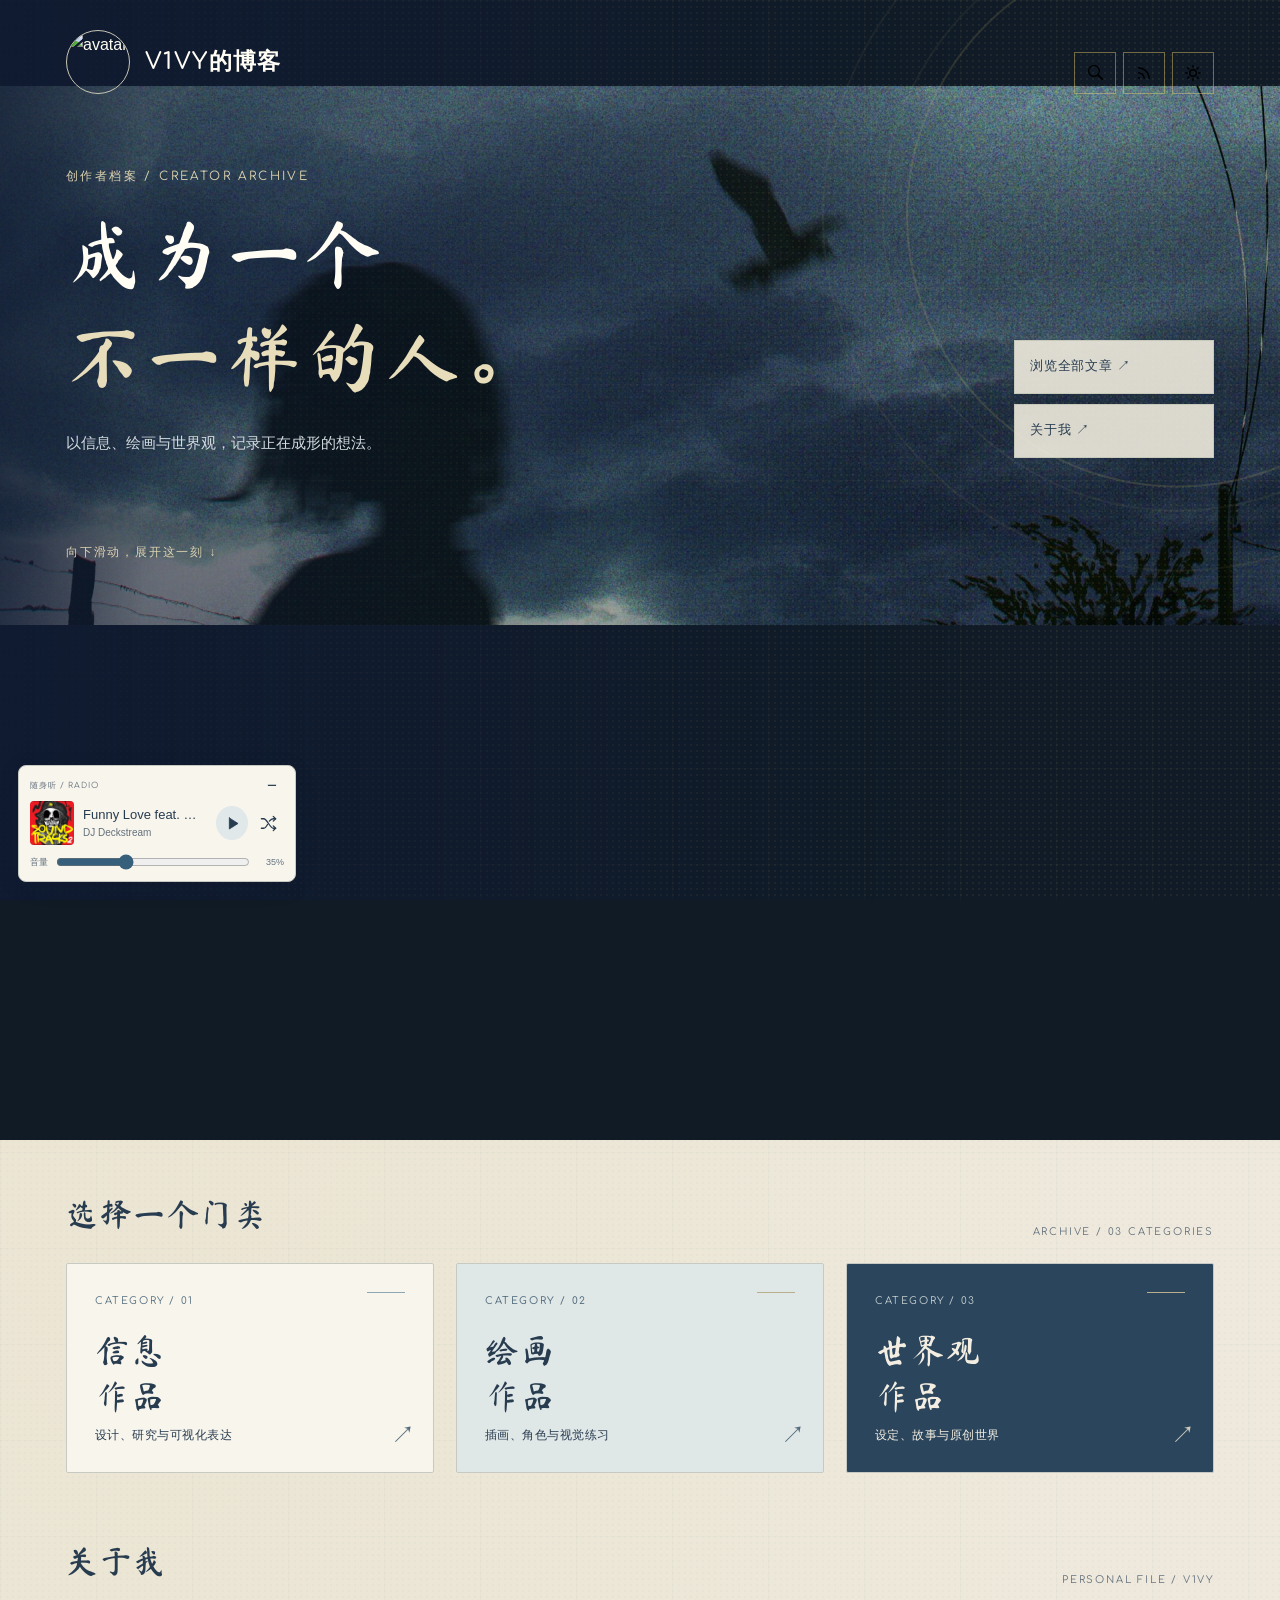
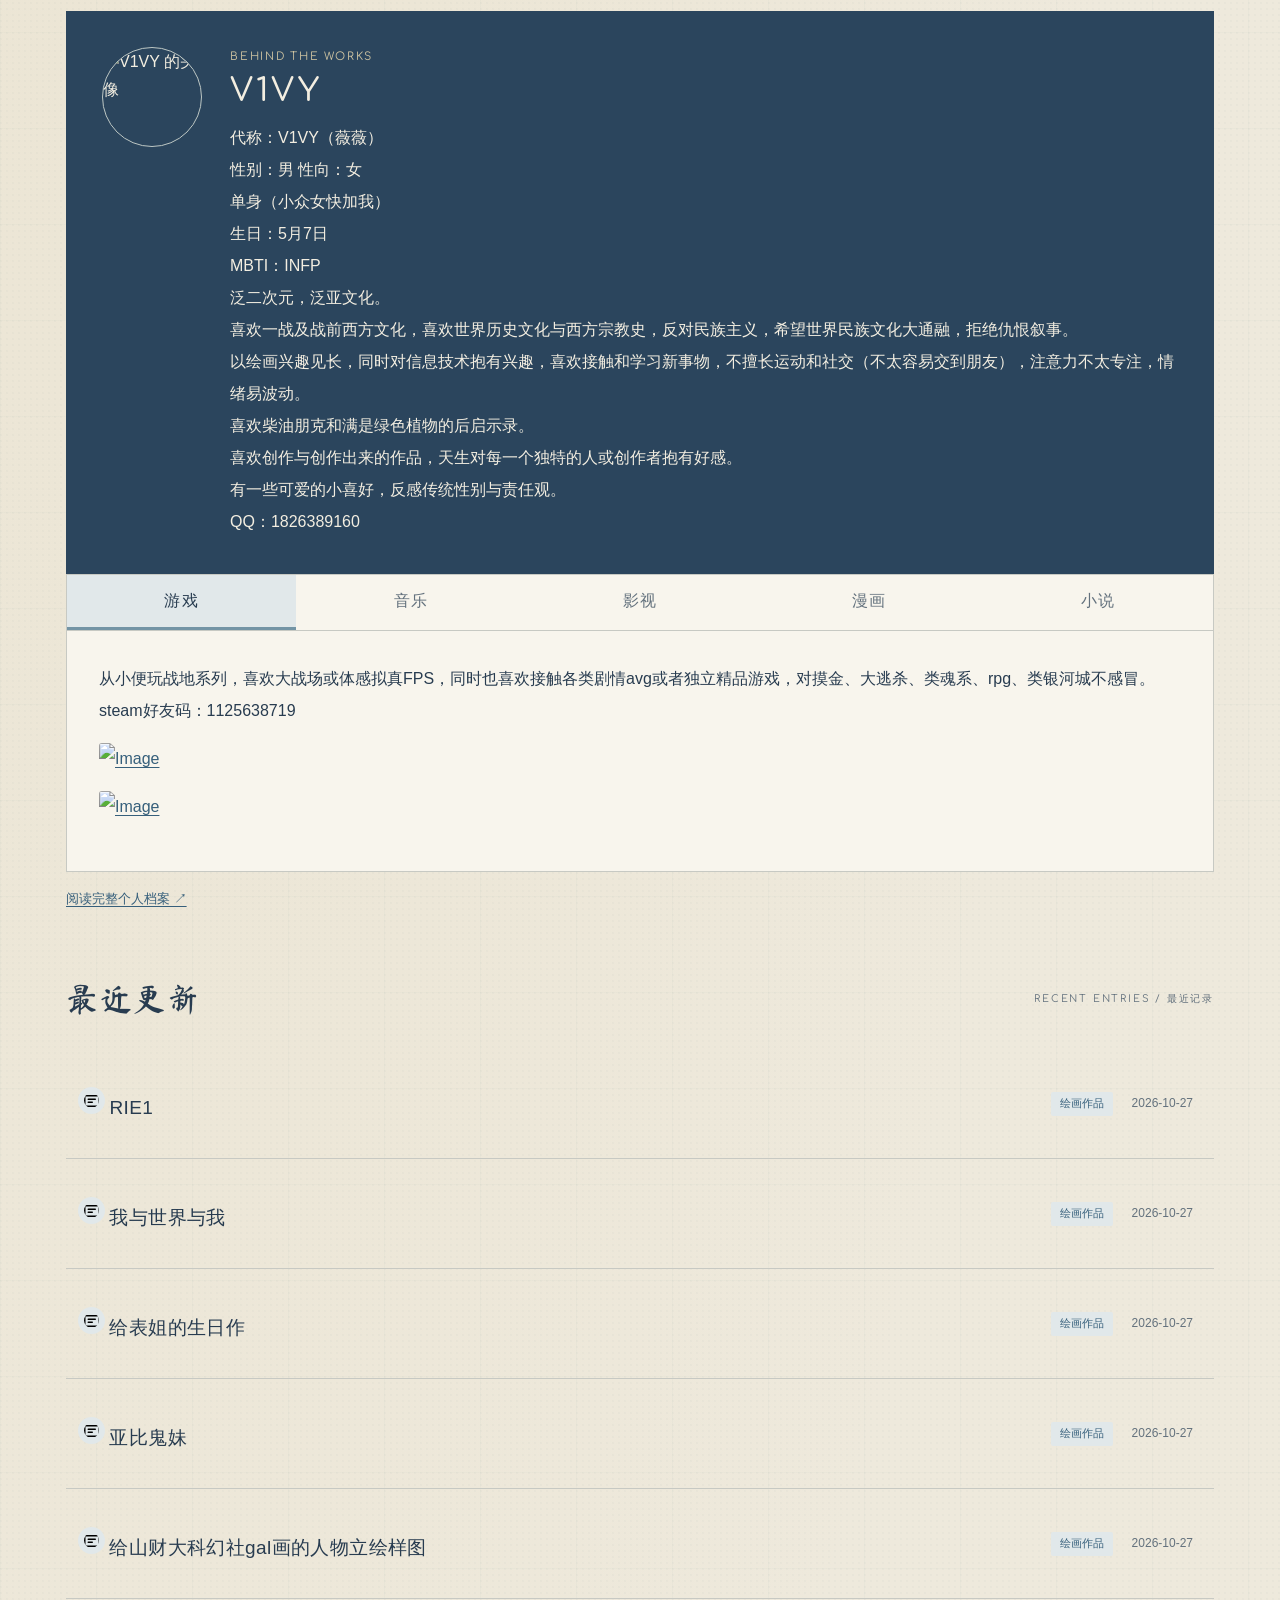
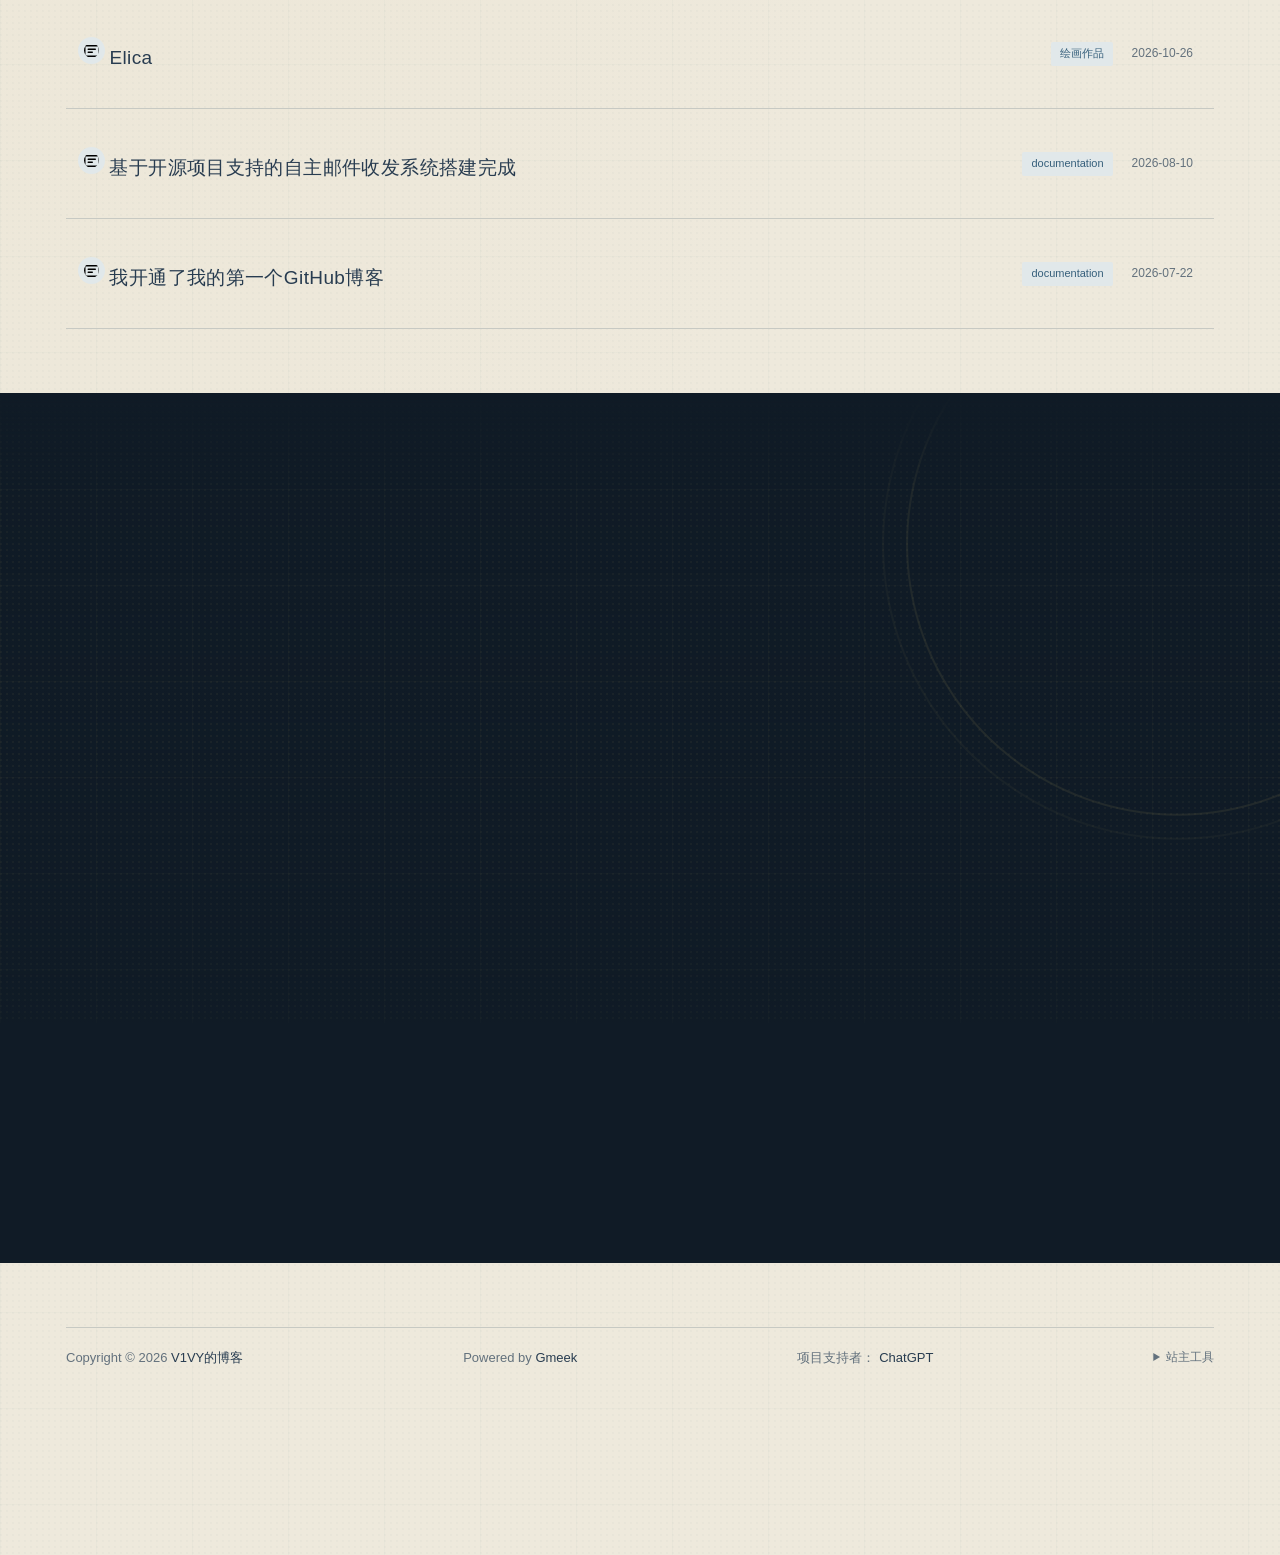
==== commit 5dc8e4e9: "🎉auto update by Gmeek action" ====
--- a/docs/index.html
+++ b/docs/index.html
@@ -809,7 +809,18 @@
     <div id="content">
 <div style="margin-bottom: 16px;">以信息、绘画与世界观，记录正在成形的想法。</div>
 <nav class="SideNav border">
-<a class="SideNav-item d-flex flex-items-center flex-justify-between" href="post/wo-yu-shi-jie-yu-wo.html">
+<a class="SideNav-item d-flex flex-items-center flex-justify-between" href="post/RIE1.html">
+    <div class="d-flex flex-items-center">
+        <svg class="SideNav-icon octicon" style="width:16px;height:16px"><path class="svgTop0" d=""></path>
+        </svg>
+        <span class="listTitle">RIE1</span>
+    </div>
+    <div class="listLabels">
+        
+        <span class="Label LabelName" style="background-color:#D84E79"><object><a style="color:#fff" href="tag.html#绘画作品">绘画作品</a></object></span>
+        <span class="Label LabelTime" style="background-color:#1f883d">2026-10-27</span>
+    </div>
+</a><a class="SideNav-item d-flex flex-items-center flex-justify-between" href="post/wo-yu-shi-jie-yu-wo.html">
     <div class="d-flex flex-items-center">
         <svg class="SideNav-icon octicon" style="width:16px;height:16px"><path class="svgTop0" d=""></path>
         </svg>
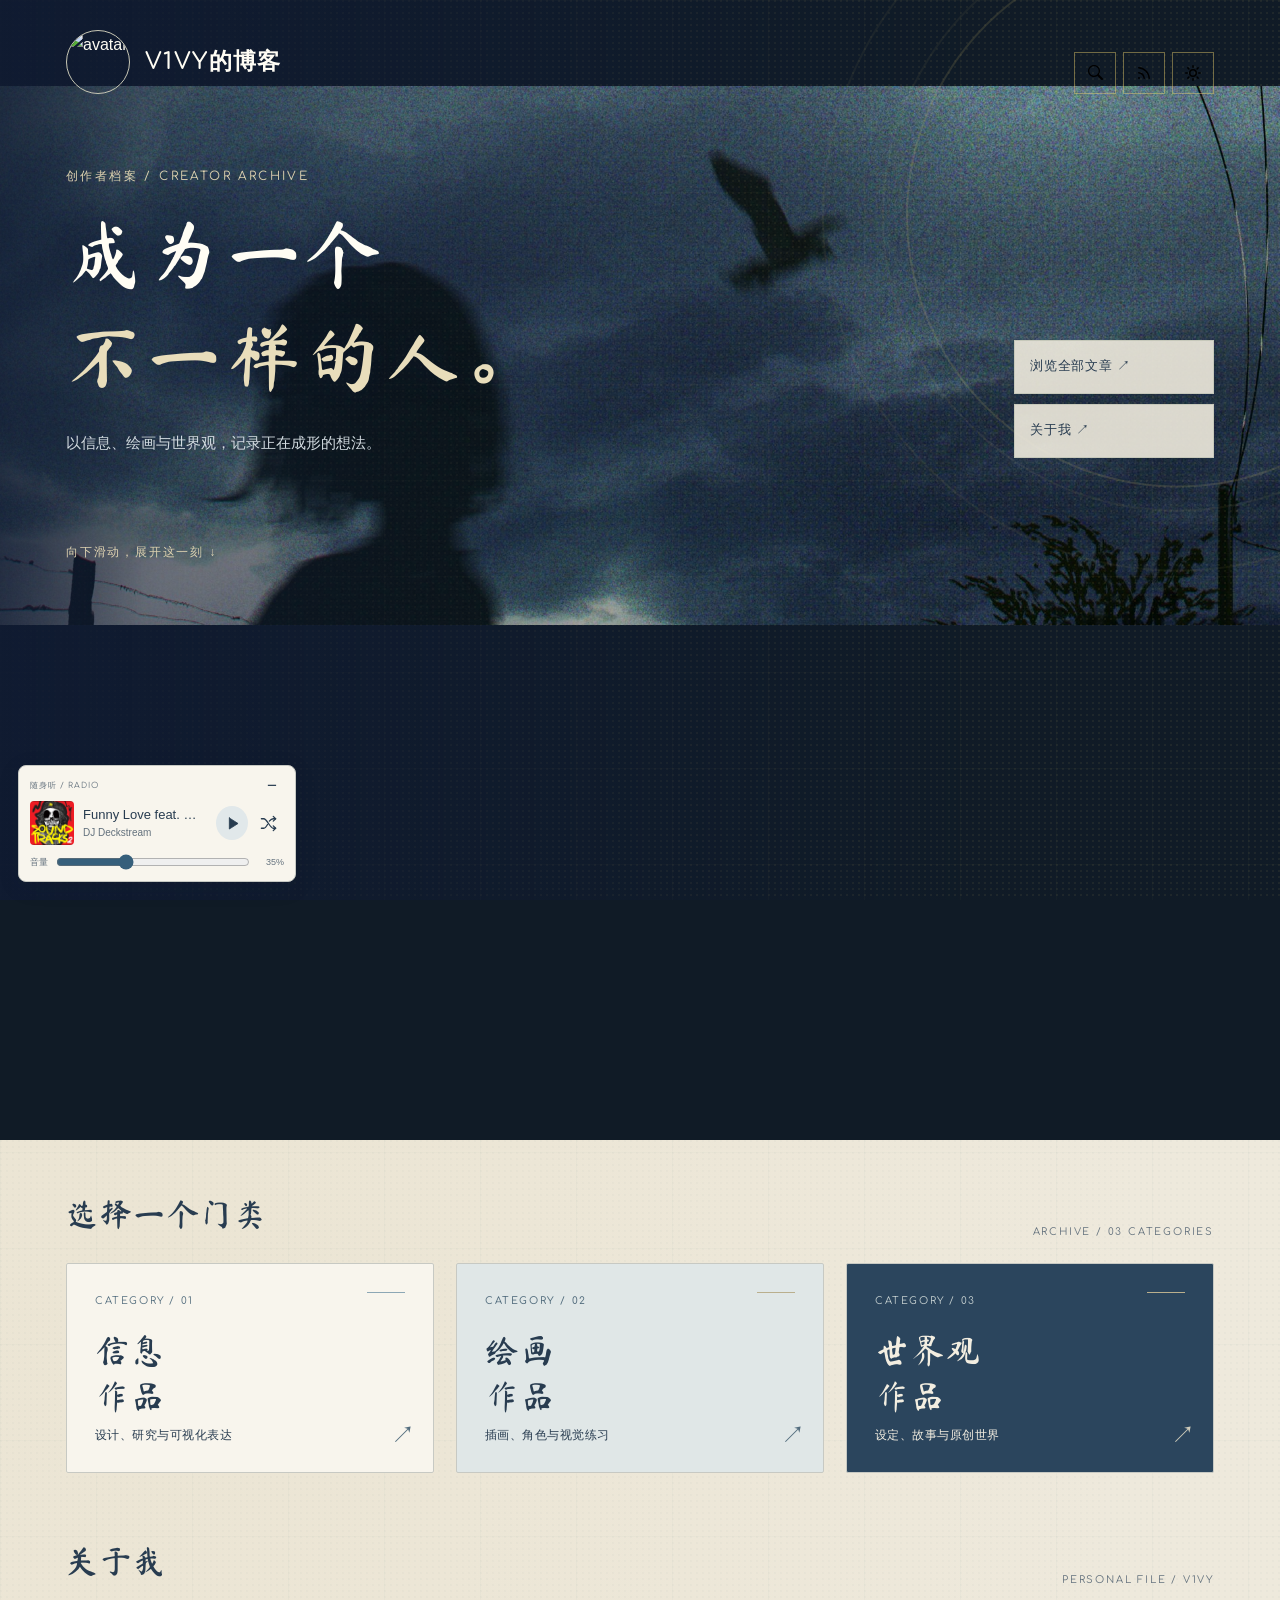
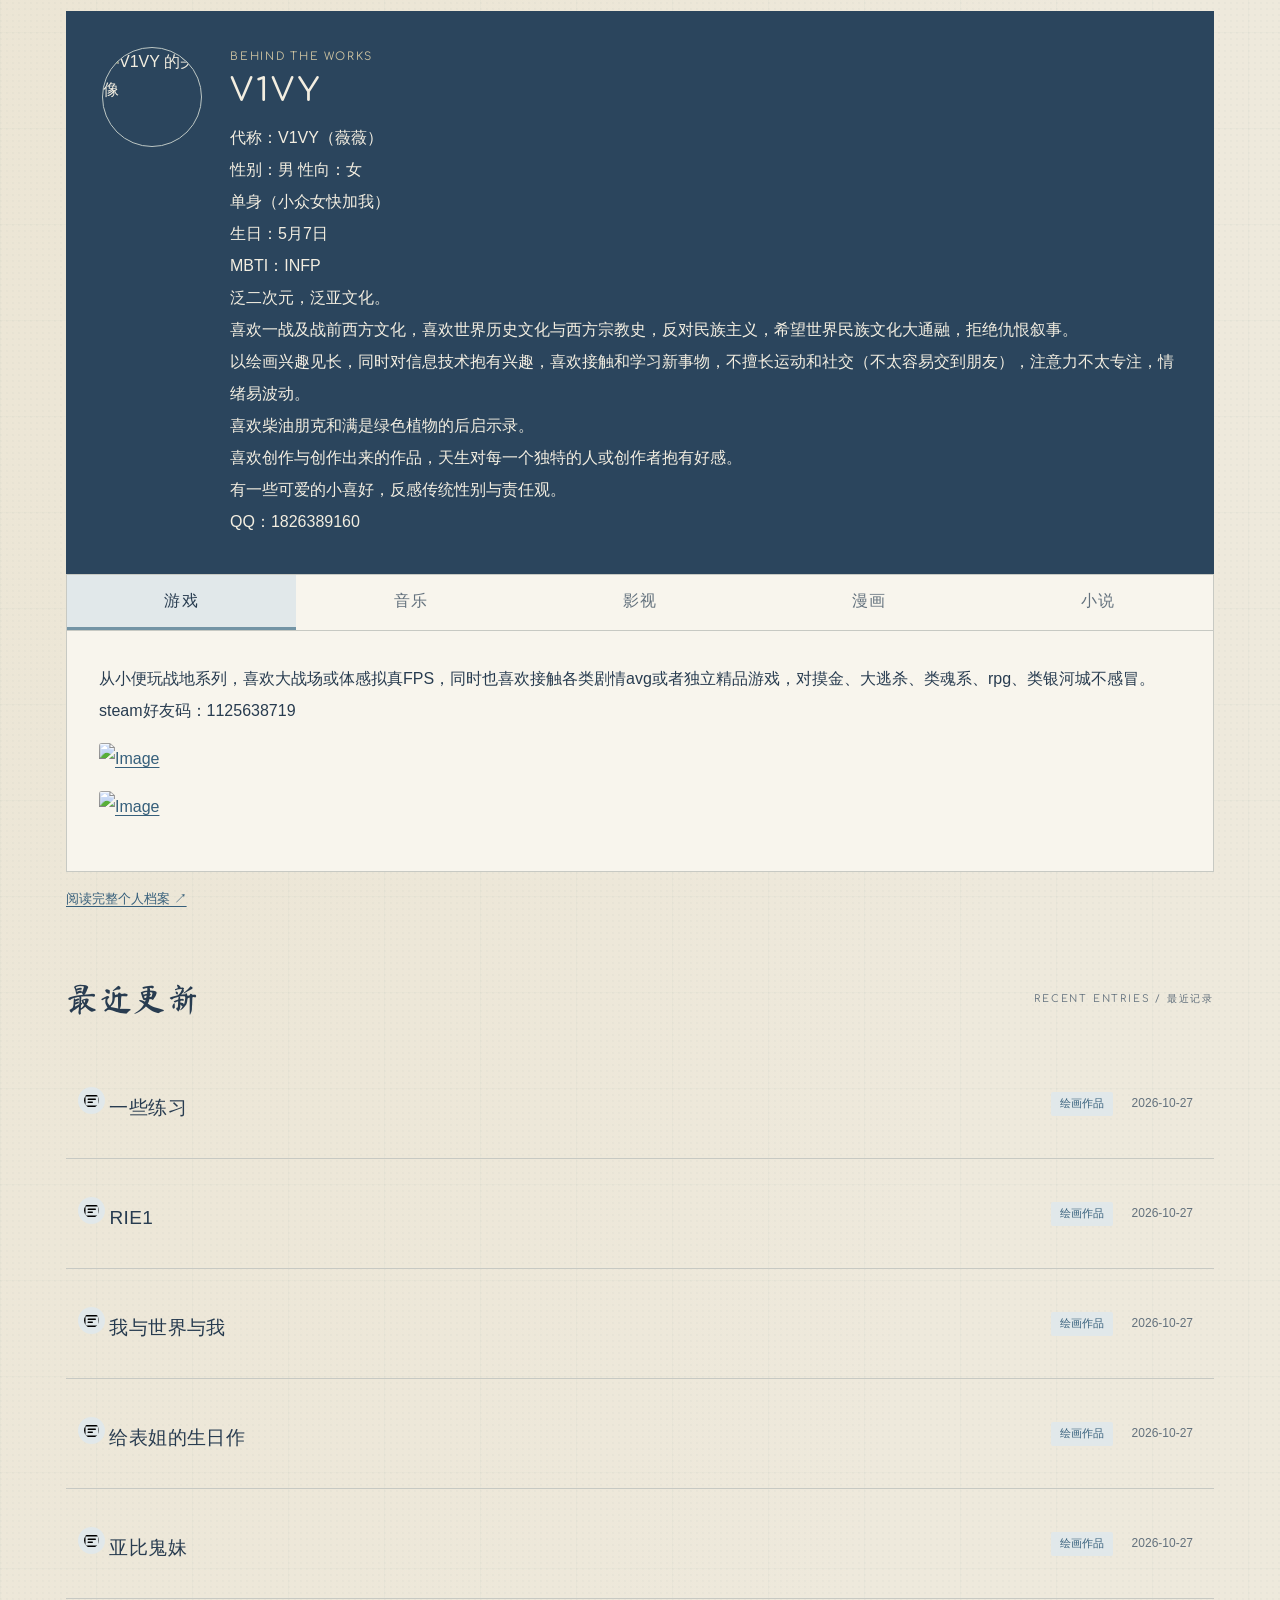
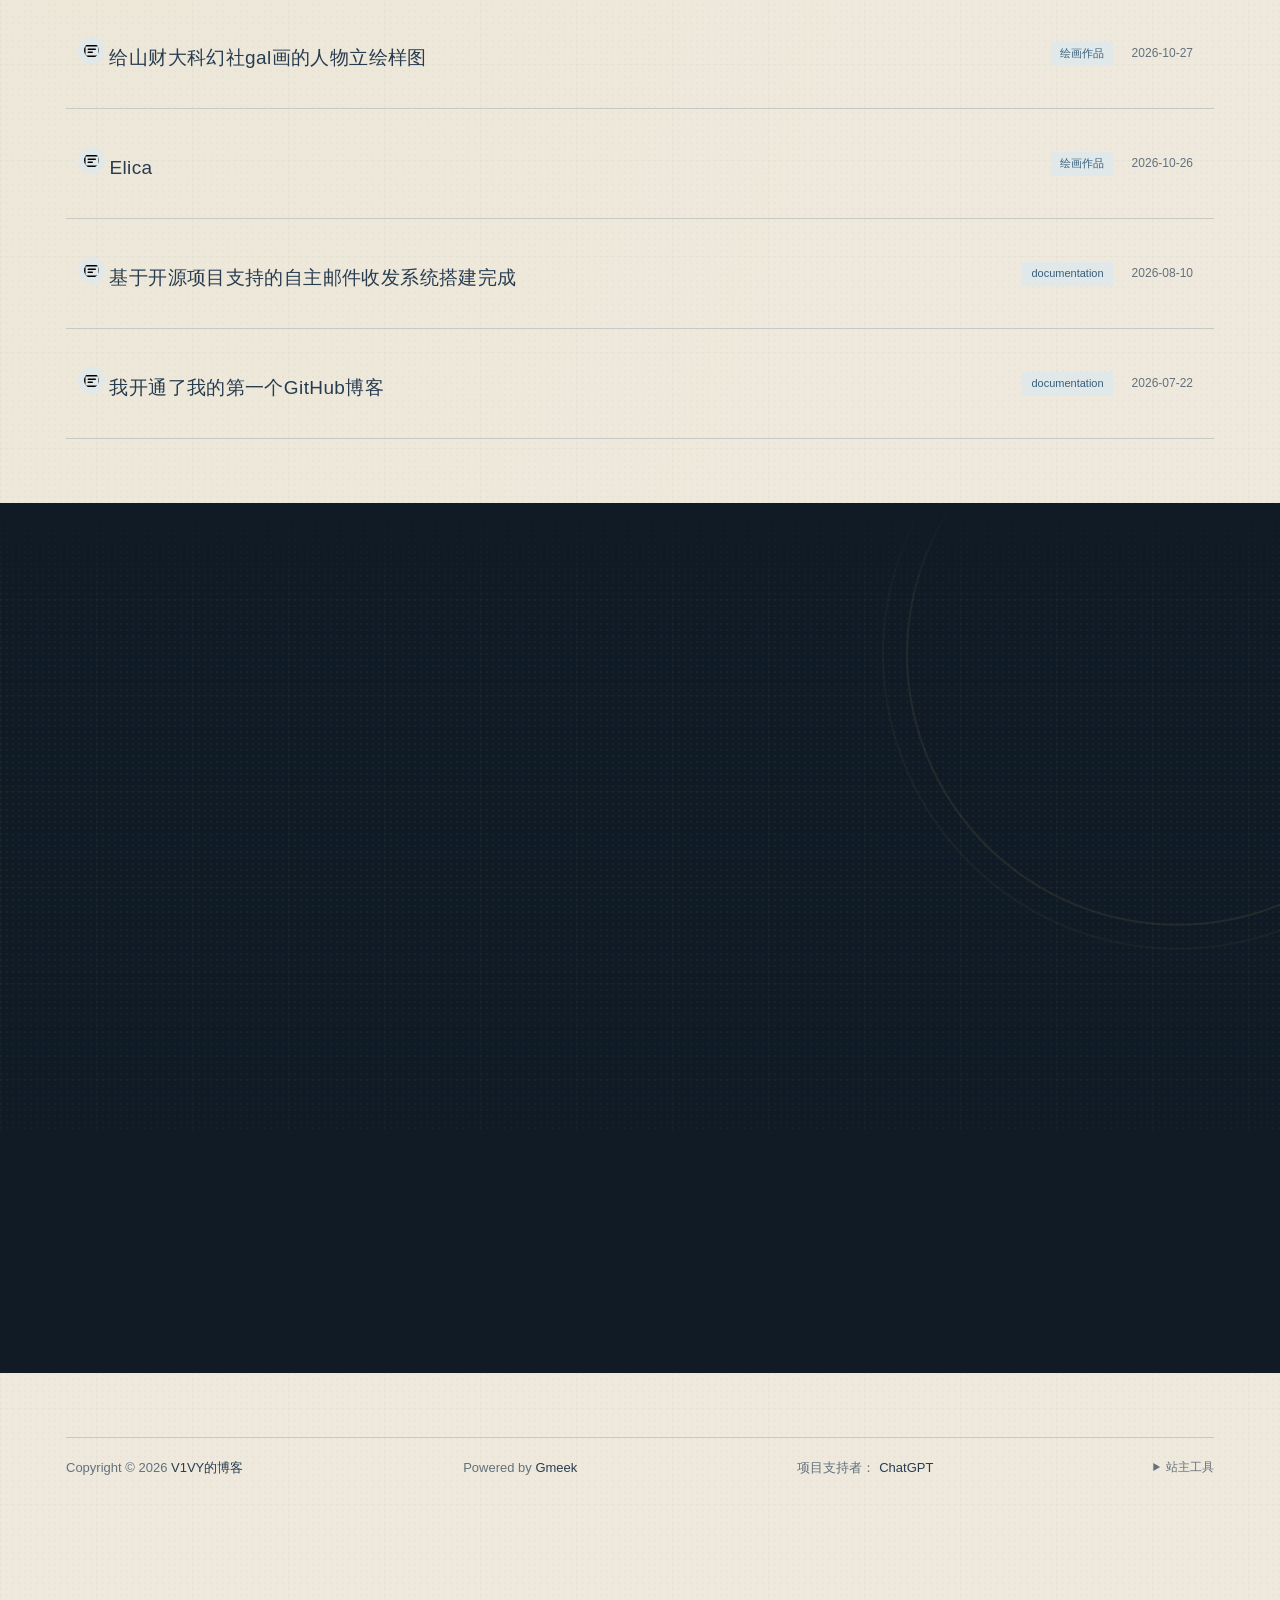
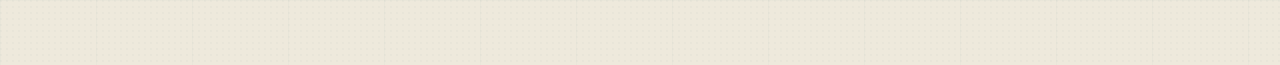
==== commit 150e79c2: "🎉auto update by Gmeek action" ====
--- a/docs/index.html
+++ b/docs/index.html
@@ -809,7 +809,18 @@
     <div id="content">
 <div style="margin-bottom: 16px;">以信息、绘画与世界观，记录正在成形的想法。</div>
 <nav class="SideNav border">
-<a class="SideNav-item d-flex flex-items-center flex-justify-between" href="post/RIE1.html">
+<a class="SideNav-item d-flex flex-items-center flex-justify-between" href="post/yi-xie-lian-xi.html">
+    <div class="d-flex flex-items-center">
+        <svg class="SideNav-icon octicon" style="width:16px;height:16px"><path class="svgTop0" d=""></path>
+        </svg>
+        <span class="listTitle">一些练习</span>
+    </div>
+    <div class="listLabels">
+        
+        <span class="Label LabelName" style="background-color:#D84E79"><object><a style="color:#fff" href="tag.html#绘画作品">绘画作品</a></object></span>
+        <span class="Label LabelTime" style="background-color:#1f883d">2026-10-27</span>
+    </div>
+</a><a class="SideNav-item d-flex flex-items-center flex-justify-between" href="post/RIE1.html">
     <div class="d-flex flex-items-center">
         <svg class="SideNav-icon octicon" style="width:16px;height:16px"><path class="svgTop0" d=""></path>
         </svg>
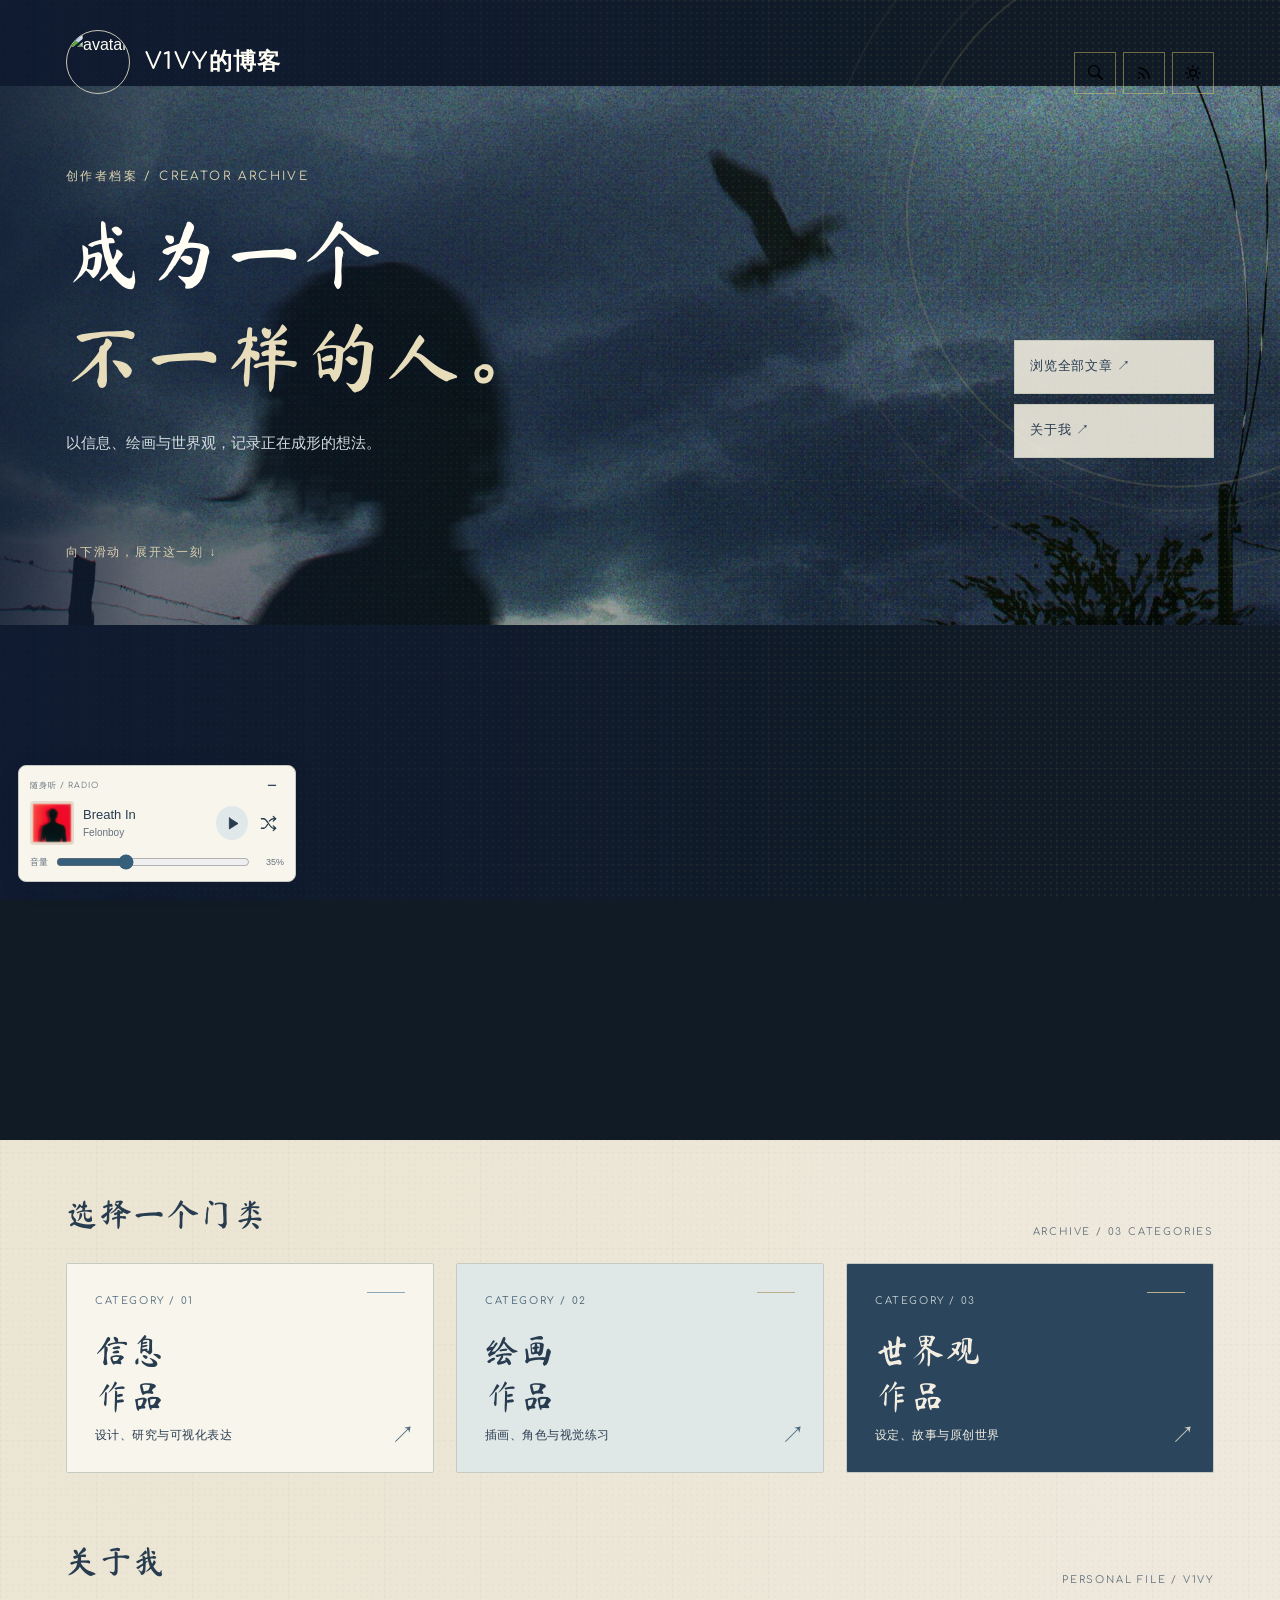
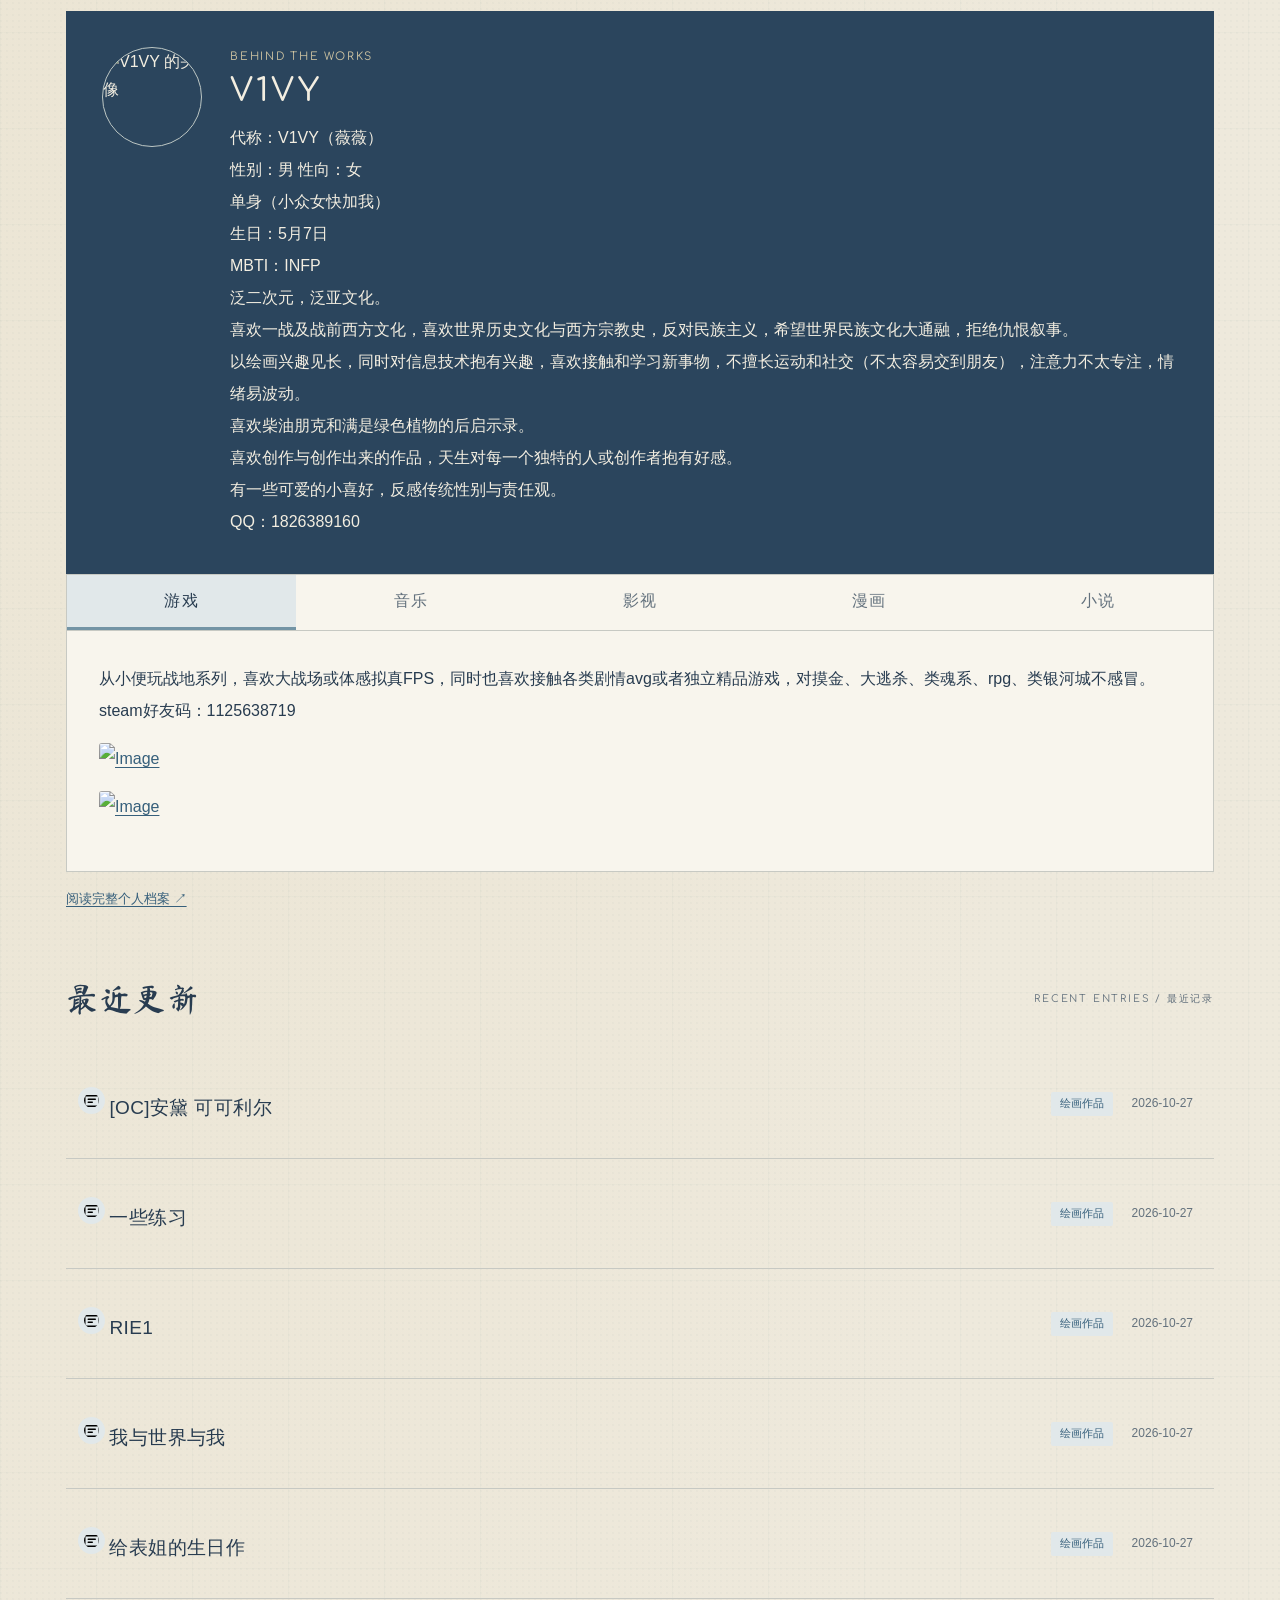
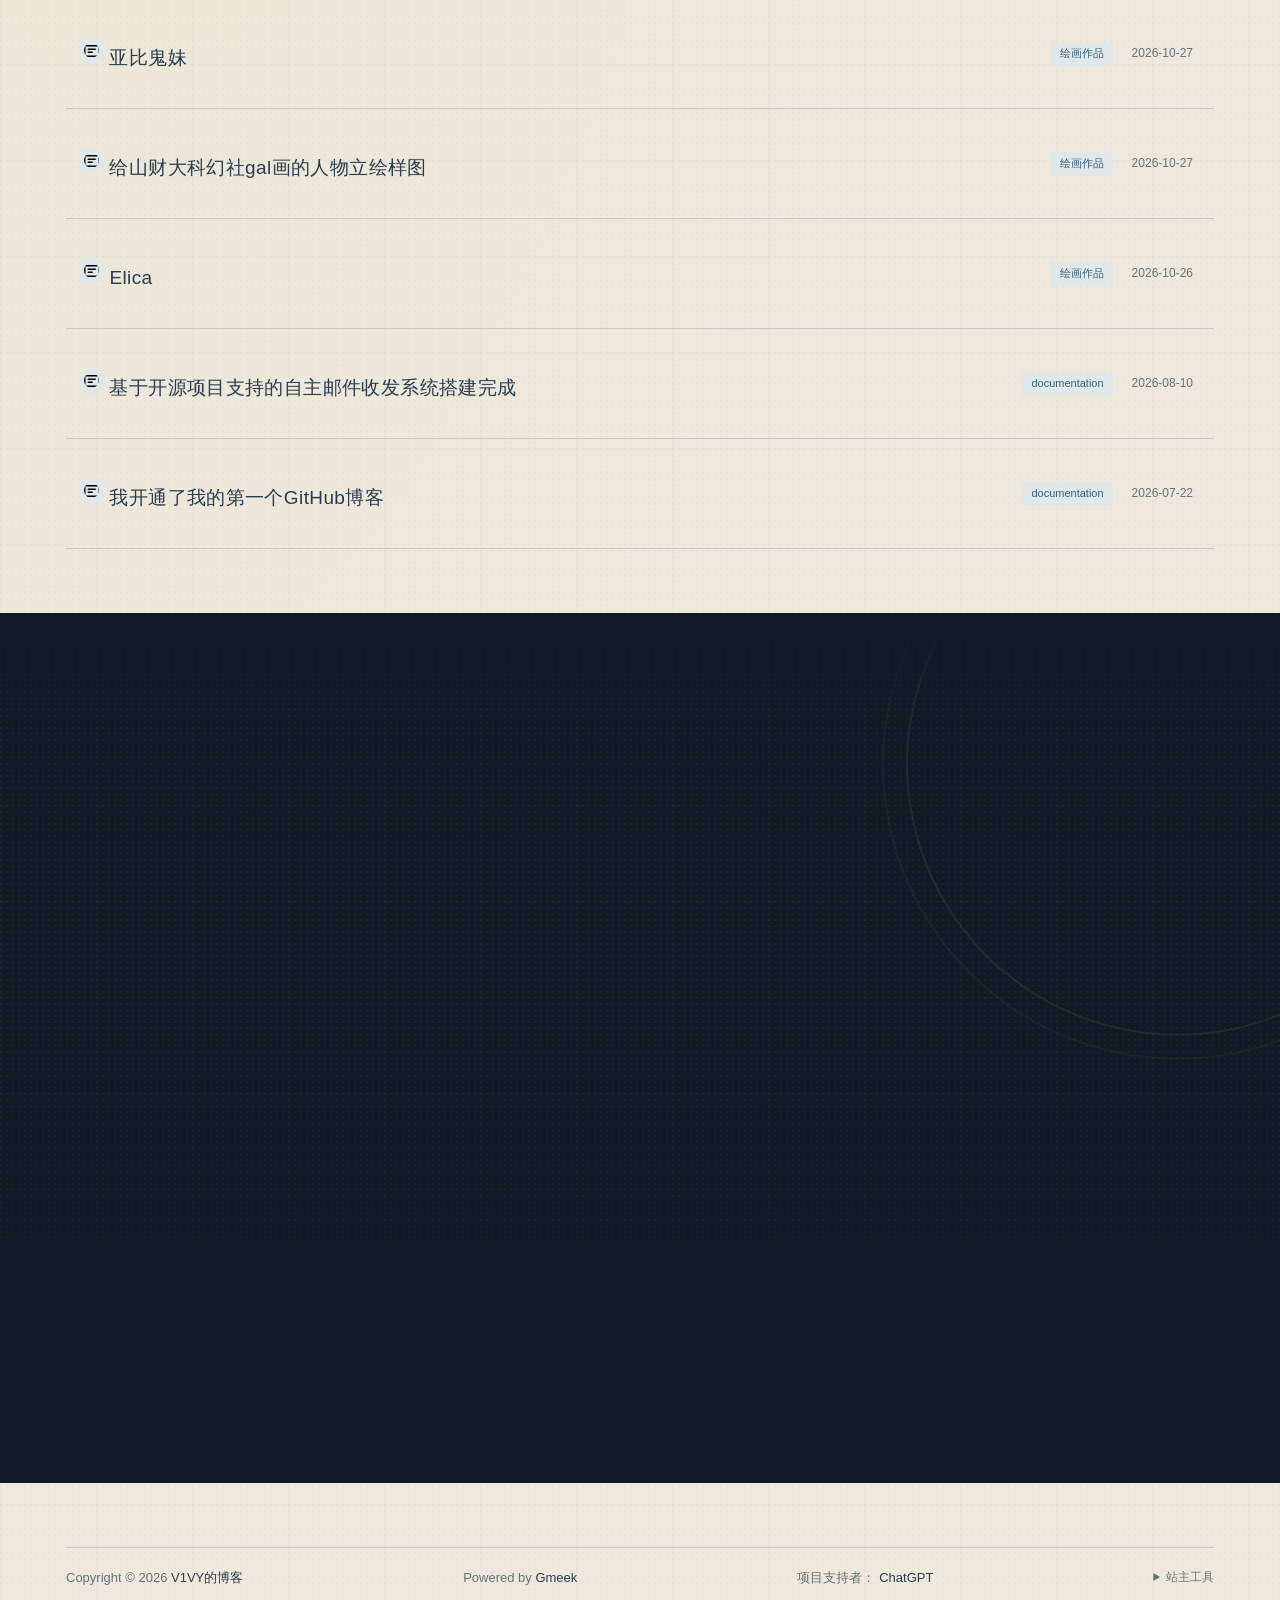
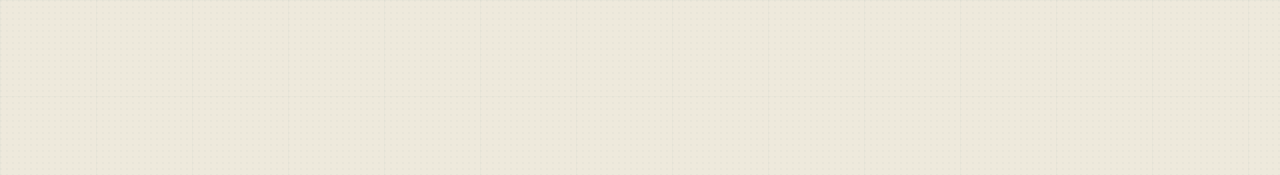
==== commit 64716461: "🎉auto update by Gmeek action" ====
--- a/docs/index.html
+++ b/docs/index.html
@@ -809,7 +809,18 @@
     <div id="content">
 <div style="margin-bottom: 16px;">以信息、绘画与世界观，记录正在成形的想法。</div>
 <nav class="SideNav border">
-<a class="SideNav-item d-flex flex-items-center flex-justify-between" href="post/yi-xie-lian-xi.html">
+<a class="SideNav-item d-flex flex-items-center flex-justify-between" href="post/%5BOC%5D-an-dai-%20-ke-ke-li-er.html">
+    <div class="d-flex flex-items-center">
+        <svg class="SideNav-icon octicon" style="width:16px;height:16px"><path class="svgTop0" d=""></path>
+        </svg>
+        <span class="listTitle">[OC]安黛 可可利尔</span>
+    </div>
+    <div class="listLabels">
+        
+        <span class="Label LabelName" style="background-color:#D84E79"><object><a style="color:#fff" href="tag.html#绘画作品">绘画作品</a></object></span>
+        <span class="Label LabelTime" style="background-color:#1f883d">2026-10-27</span>
+    </div>
+</a><a class="SideNav-item d-flex flex-items-center flex-justify-between" href="post/yi-xie-lian-xi.html">
     <div class="d-flex flex-items-center">
         <svg class="SideNav-icon octicon" style="width:16px;height:16px"><path class="svgTop0" d=""></path>
         </svg>
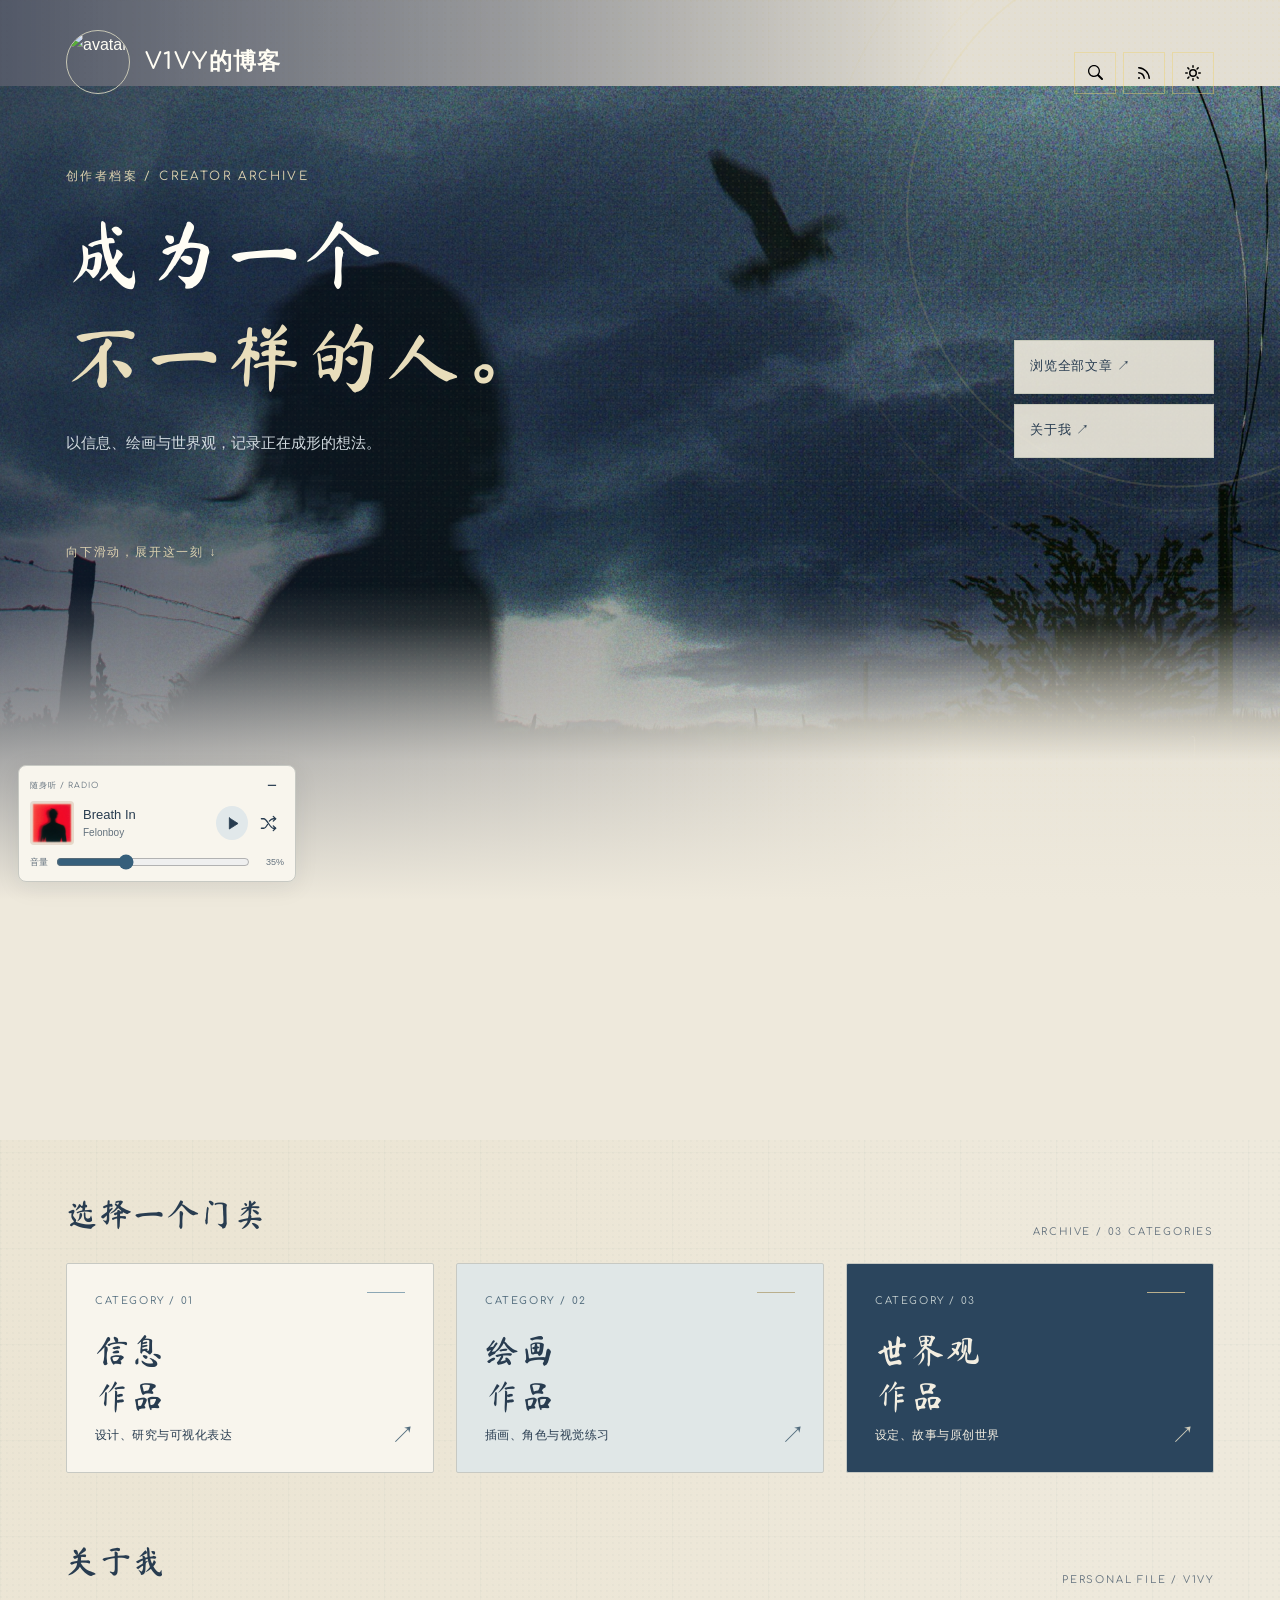
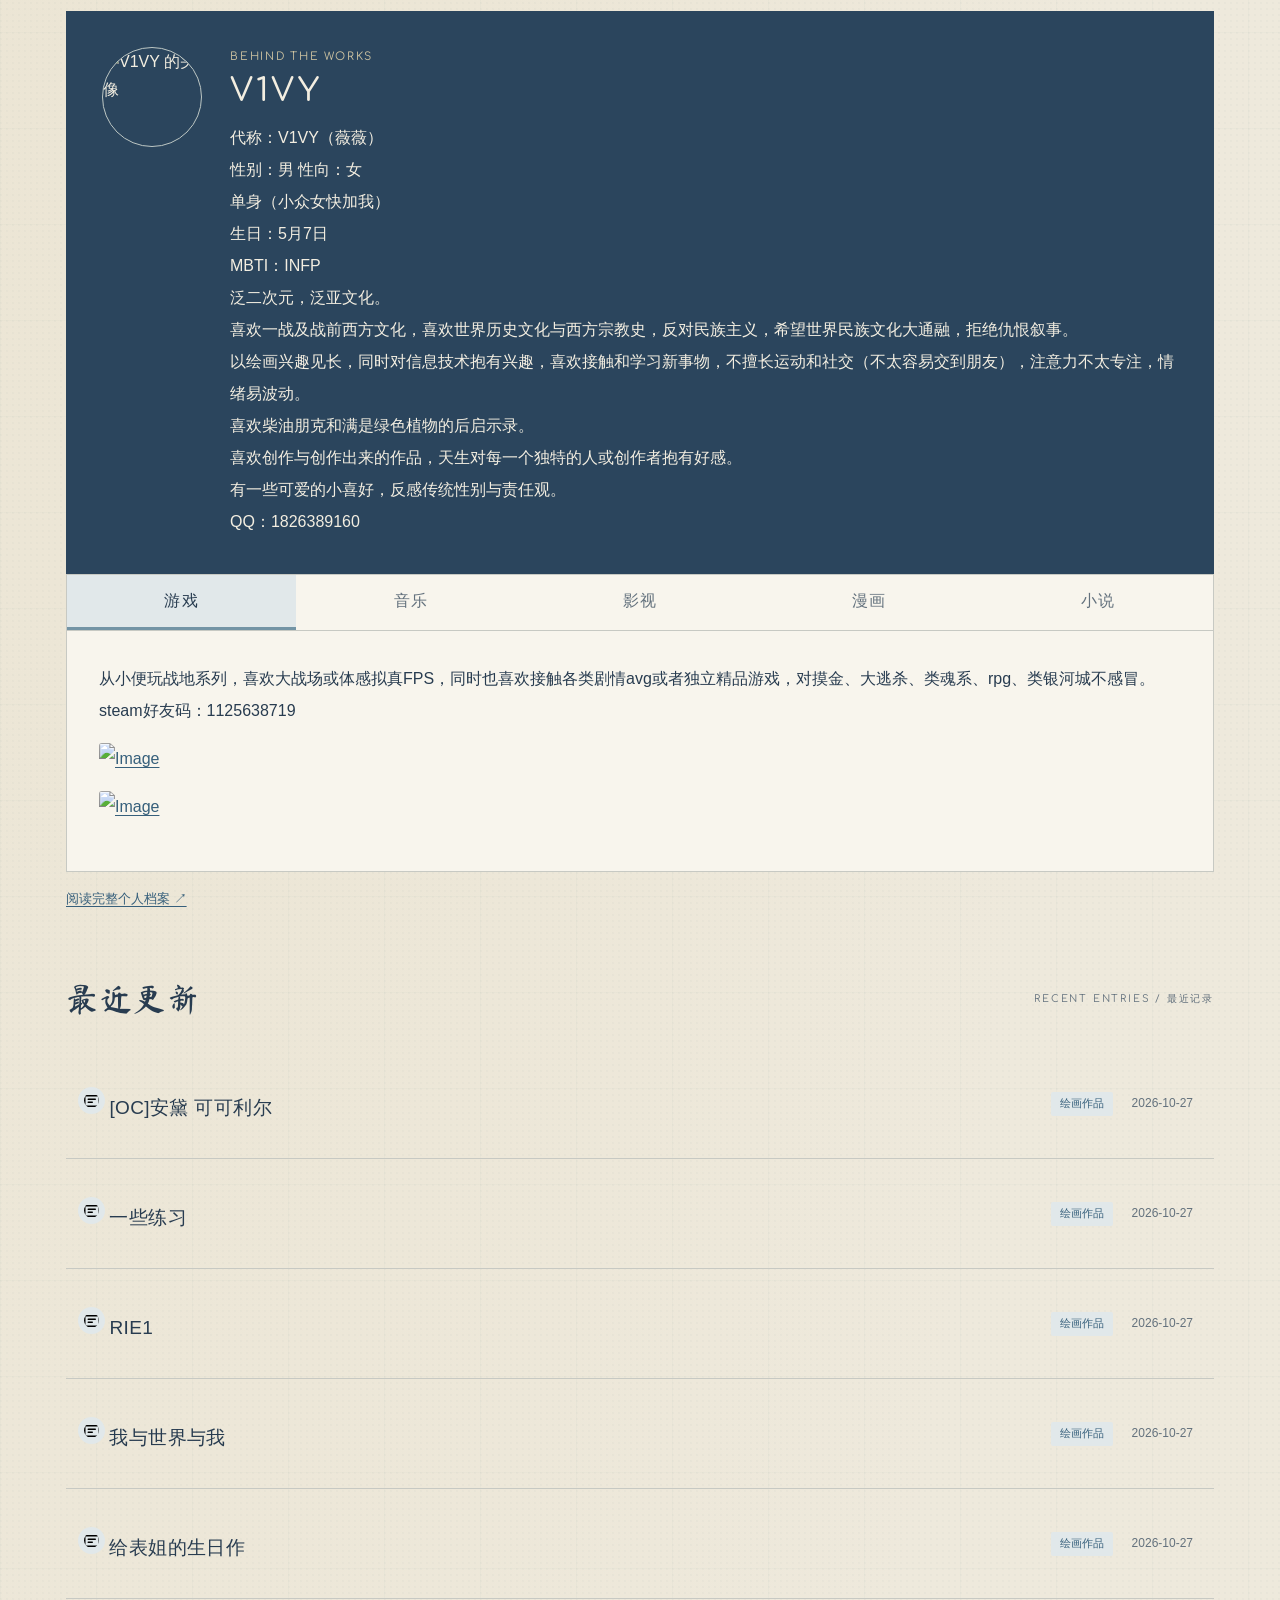
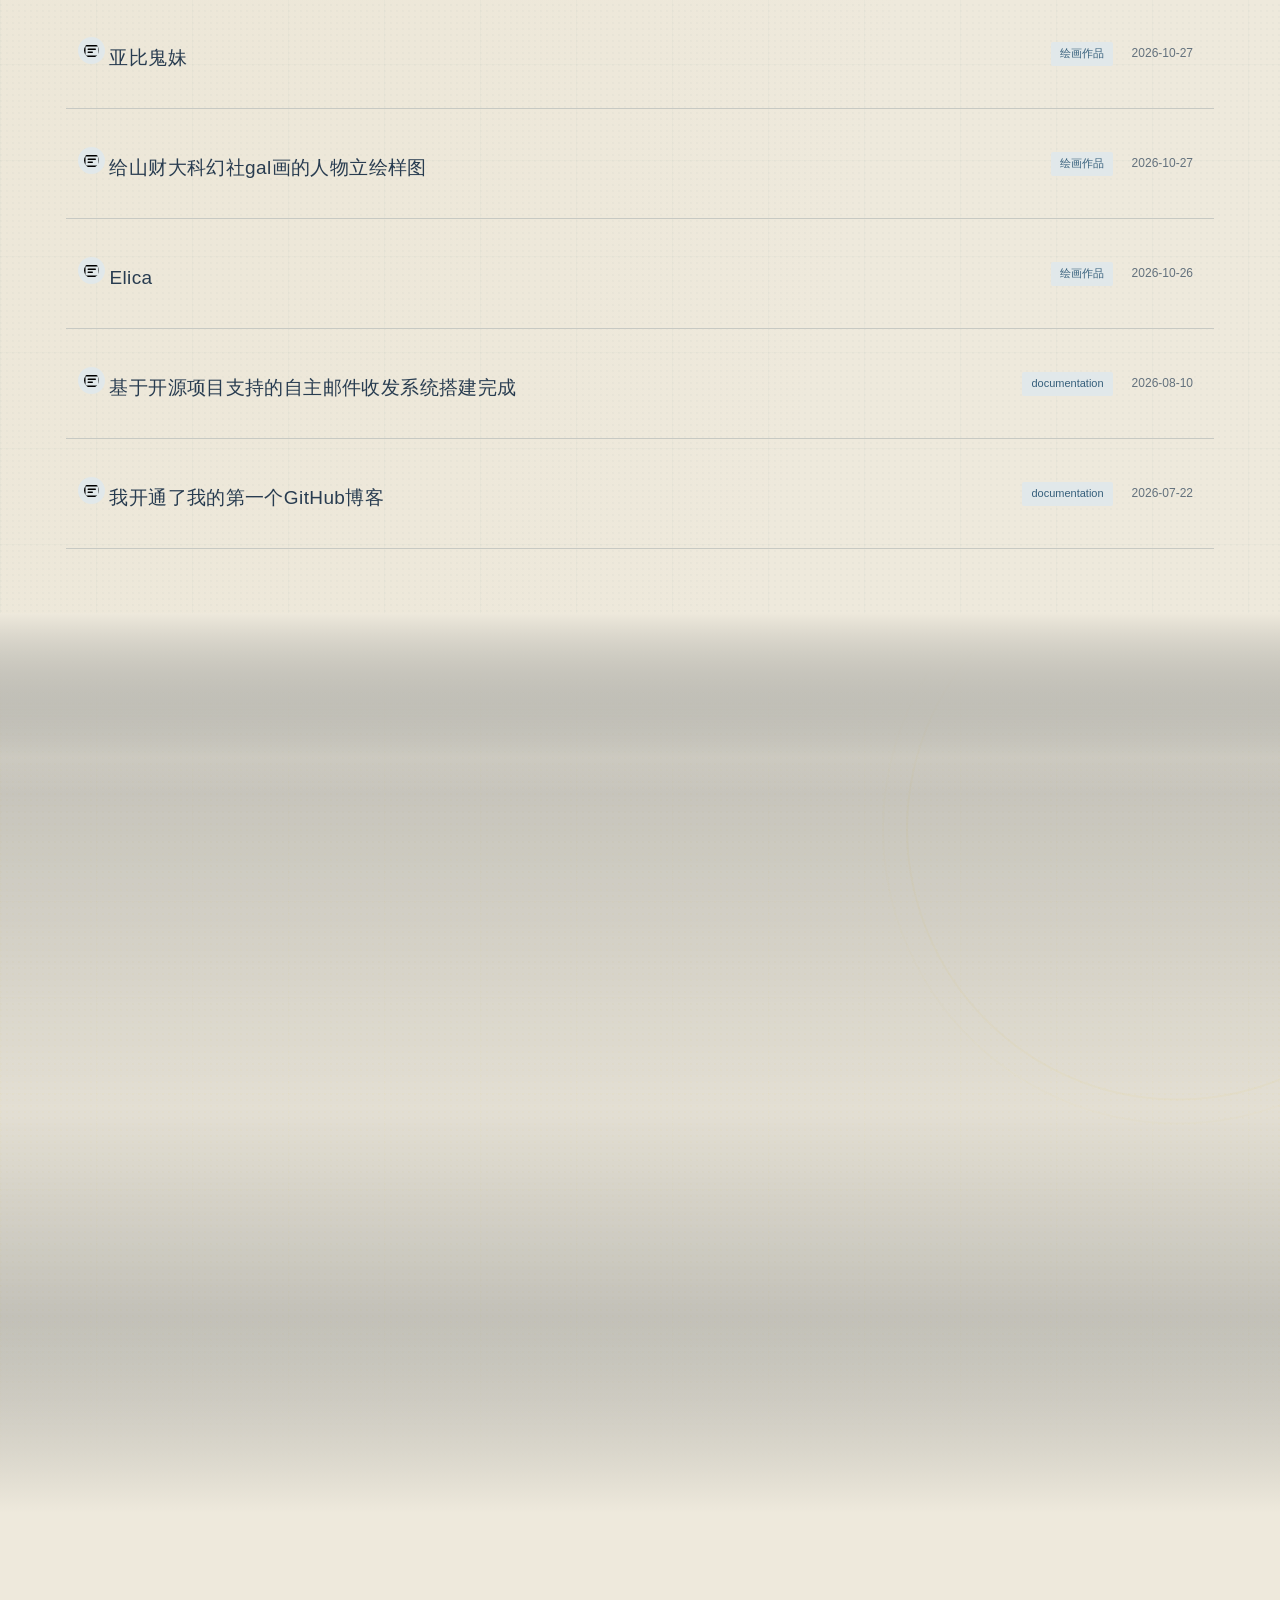
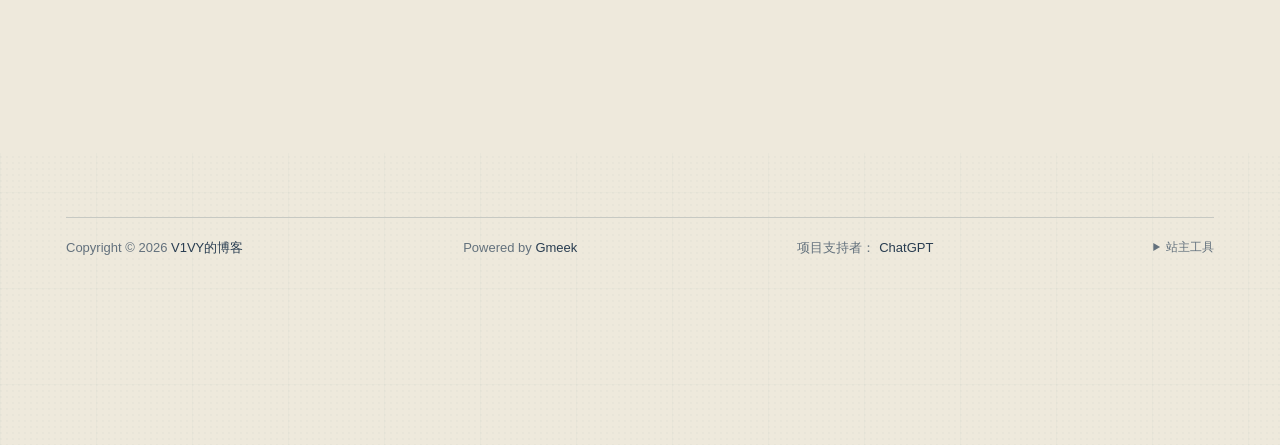
==== commit 9bc51e9f: "Soften cover reveals and fill the closing viewport" ====
--- a/docs/index.html
+++ b/docs/index.html
@@ -295,6 +295,16 @@
 .music-status{position:absolute;width:1px;height:1px;padding:0;margin:-1px;overflow:hidden;clip-path:inset(50%);white-space:nowrap}
 .music-player.is-folded{width:166px}.music-player.is-folded .music-top{margin:0}.portfolio-home #footer{padding-bottom:140px}body:not(.portfolio-home){padding-bottom:165px}
 @media(max-width:760px){.music-player{width:264px;padding:8px 10px}.music-player .music-play,.music-player .music-next{min-height:36px;height:36px}.music-player .music-fold{min-height:28px}.category-heading h2,.archive-heading h2{font-size:29px}.category-card h3{font-size:32px}}
+
+/* Feathered scroll reveals blend the covers into the surrounding paper. */
+.cover-scene,.cover-backdrop{background:var(--paper)}
+.cover-photo,.cover-scene:not(.closing-scene) .cover-photo,.closing-scene .cover-photo{clip-path:none;mask-image:linear-gradient(180deg,#000 calc(var(--reveal-end,82%) - 14%),transparent var(--reveal-end,82%));-webkit-mask-image:linear-gradient(180deg,#000 calc(var(--reveal-end,82%) - 14%),transparent var(--reveal-end,82%))}
+.cover-backdrop::after{content:"";position:absolute;inset:0;pointer-events:none;background:linear-gradient(180deg,transparent 65%,var(--paper) 100%)}
+.closing-scene{height:calc(100svh + 240px);min-height:0}
+.closing-scene .cover-backdrop{height:100svh;top:0}
+.closing-scene .cover-photo{width:100%;height:100%;object-fit:cover;object-position:center;--reveal-end:0%}
+.closing-scene .cover-backdrop::after{background:linear-gradient(180deg,var(--paper) 0%,transparent 20%,transparent 78%,var(--paper) 100%)}
+@media(prefers-reduced-motion:reduce){.cover-photo,.cover-scene:not(.closing-scene) .cover-photo,.closing-scene .cover-photo{mask-image:none;-webkit-mask-image:none;transform:none}}
 </style><script>document.addEventListener("DOMContentLoaded", () => {
   const categories = [
     { label: "信息作品", number: "01", title: ["信息", "作品"], note: "设计、研究与可视化表达" },
@@ -462,7 +472,7 @@
       const progress = reducedMotion.matches ? 1 : Math.min(1, Math.max(0, -scene.getBoundingClientRect().top / 240));
       if (progress !== previousProgress) {
       previousProgress = progress;
-      photo.style.clipPath = `inset(0 0 ${32 * (1 - progress)}% 0)`;
+      photo.style.setProperty("--reveal-end", `${82 + 32 * progress}%`);
       photo.style.transform = `scale(${1 + .08 * (1 - progress)})`;
       cue.style.opacity = String(1 - progress);
       }
@@ -470,7 +480,7 @@
         (window.innerHeight - closing.getBoundingClientRect().top) / (Math.min(window.innerHeight, closingBackdrop.offsetHeight) + 240)));
       if (closingProgress !== previousClosingProgress) {
         previousClosingProgress = closingProgress;
-        closingPhoto.style.clipPath = `inset(0 0 ${100 * (1 - closingProgress)}% 0)`;
+        closingPhoto.style.setProperty("--reveal-end", `${114 * closingProgress}%`);
         closingPhoto.style.transform = "none";
       }
     };
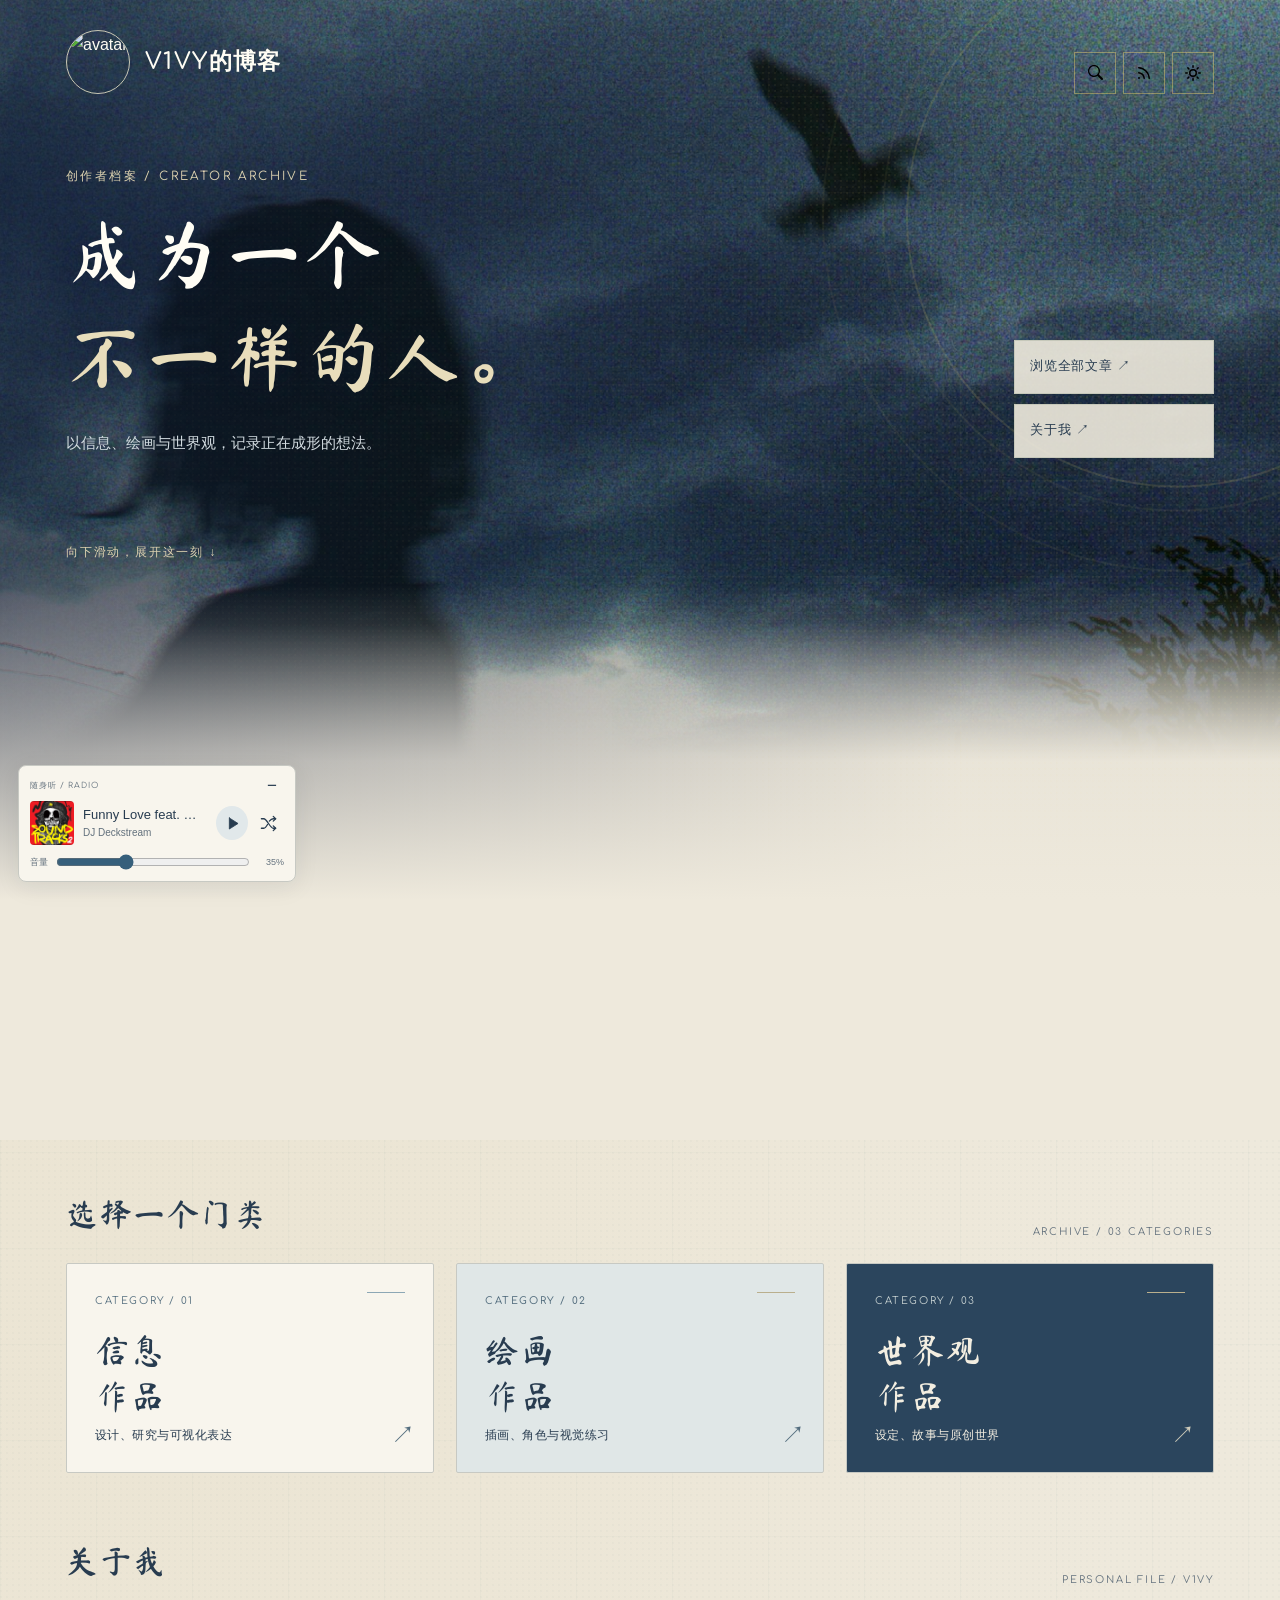
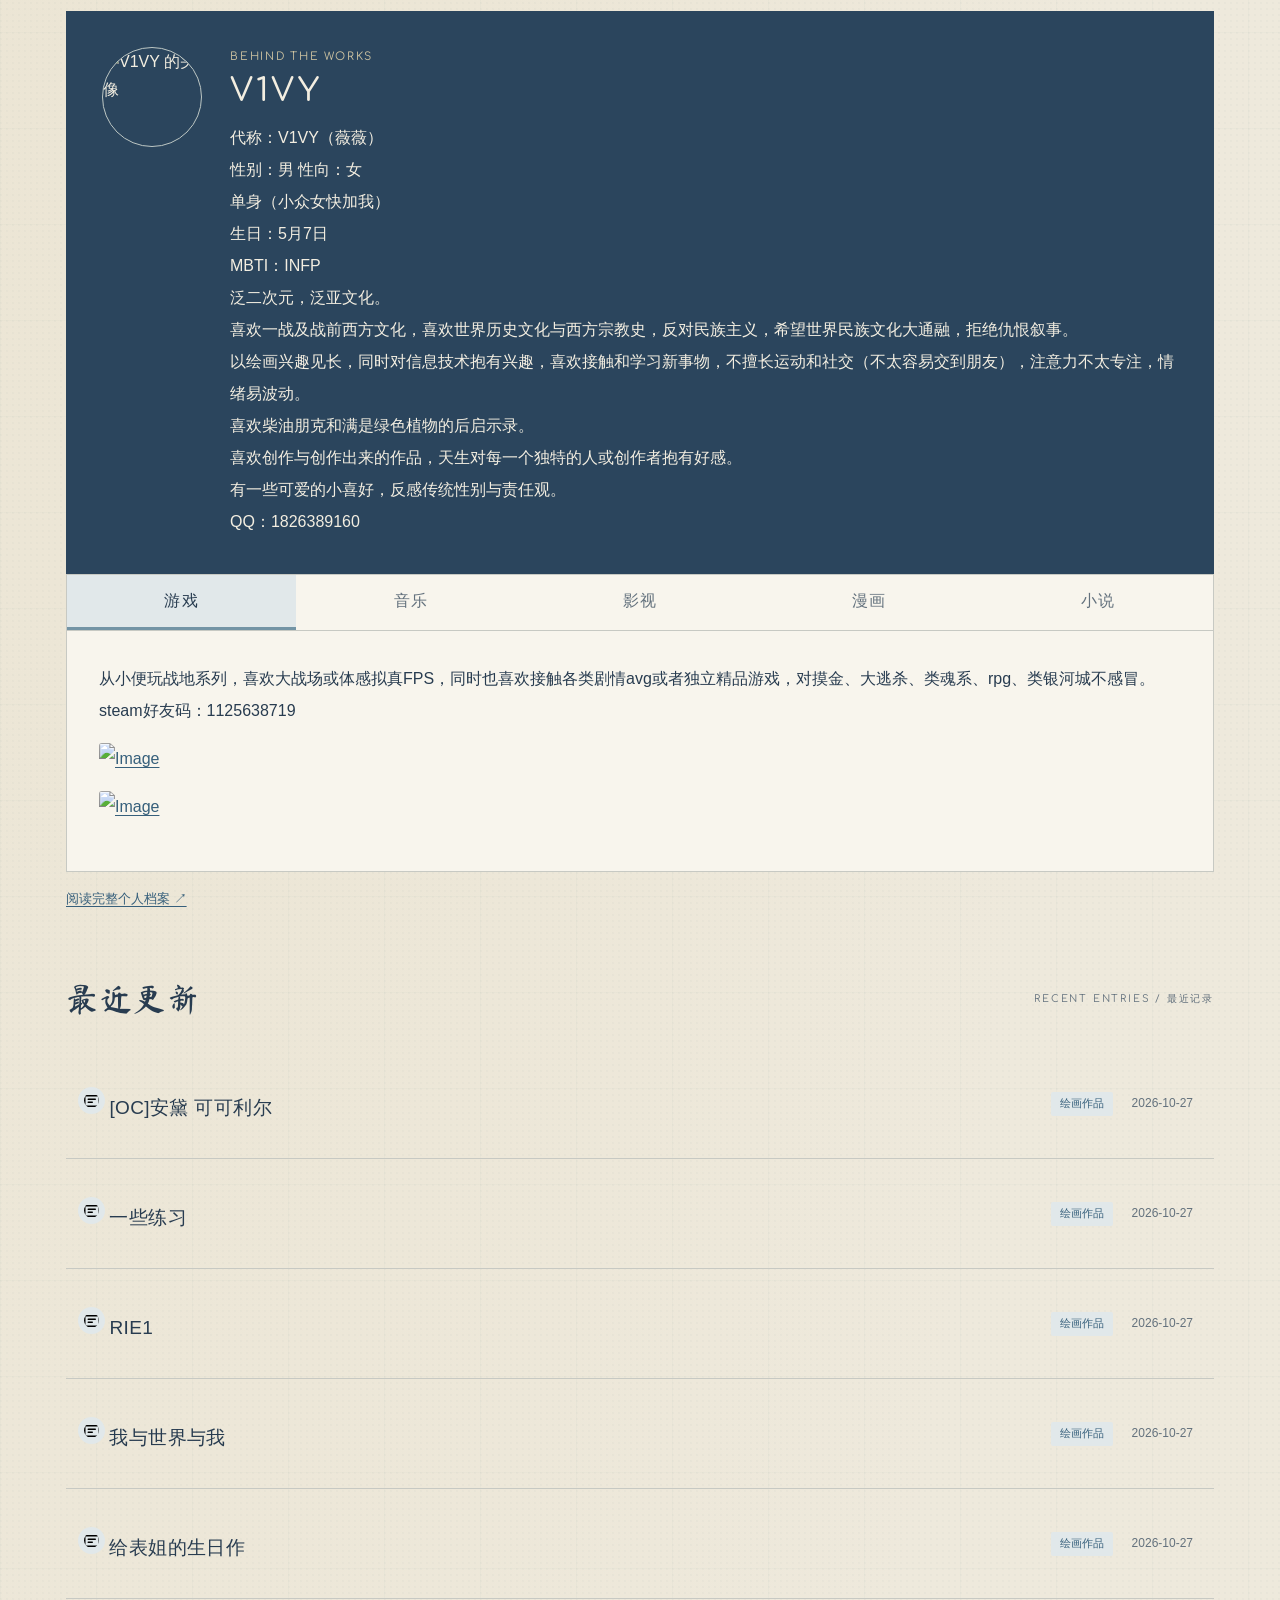
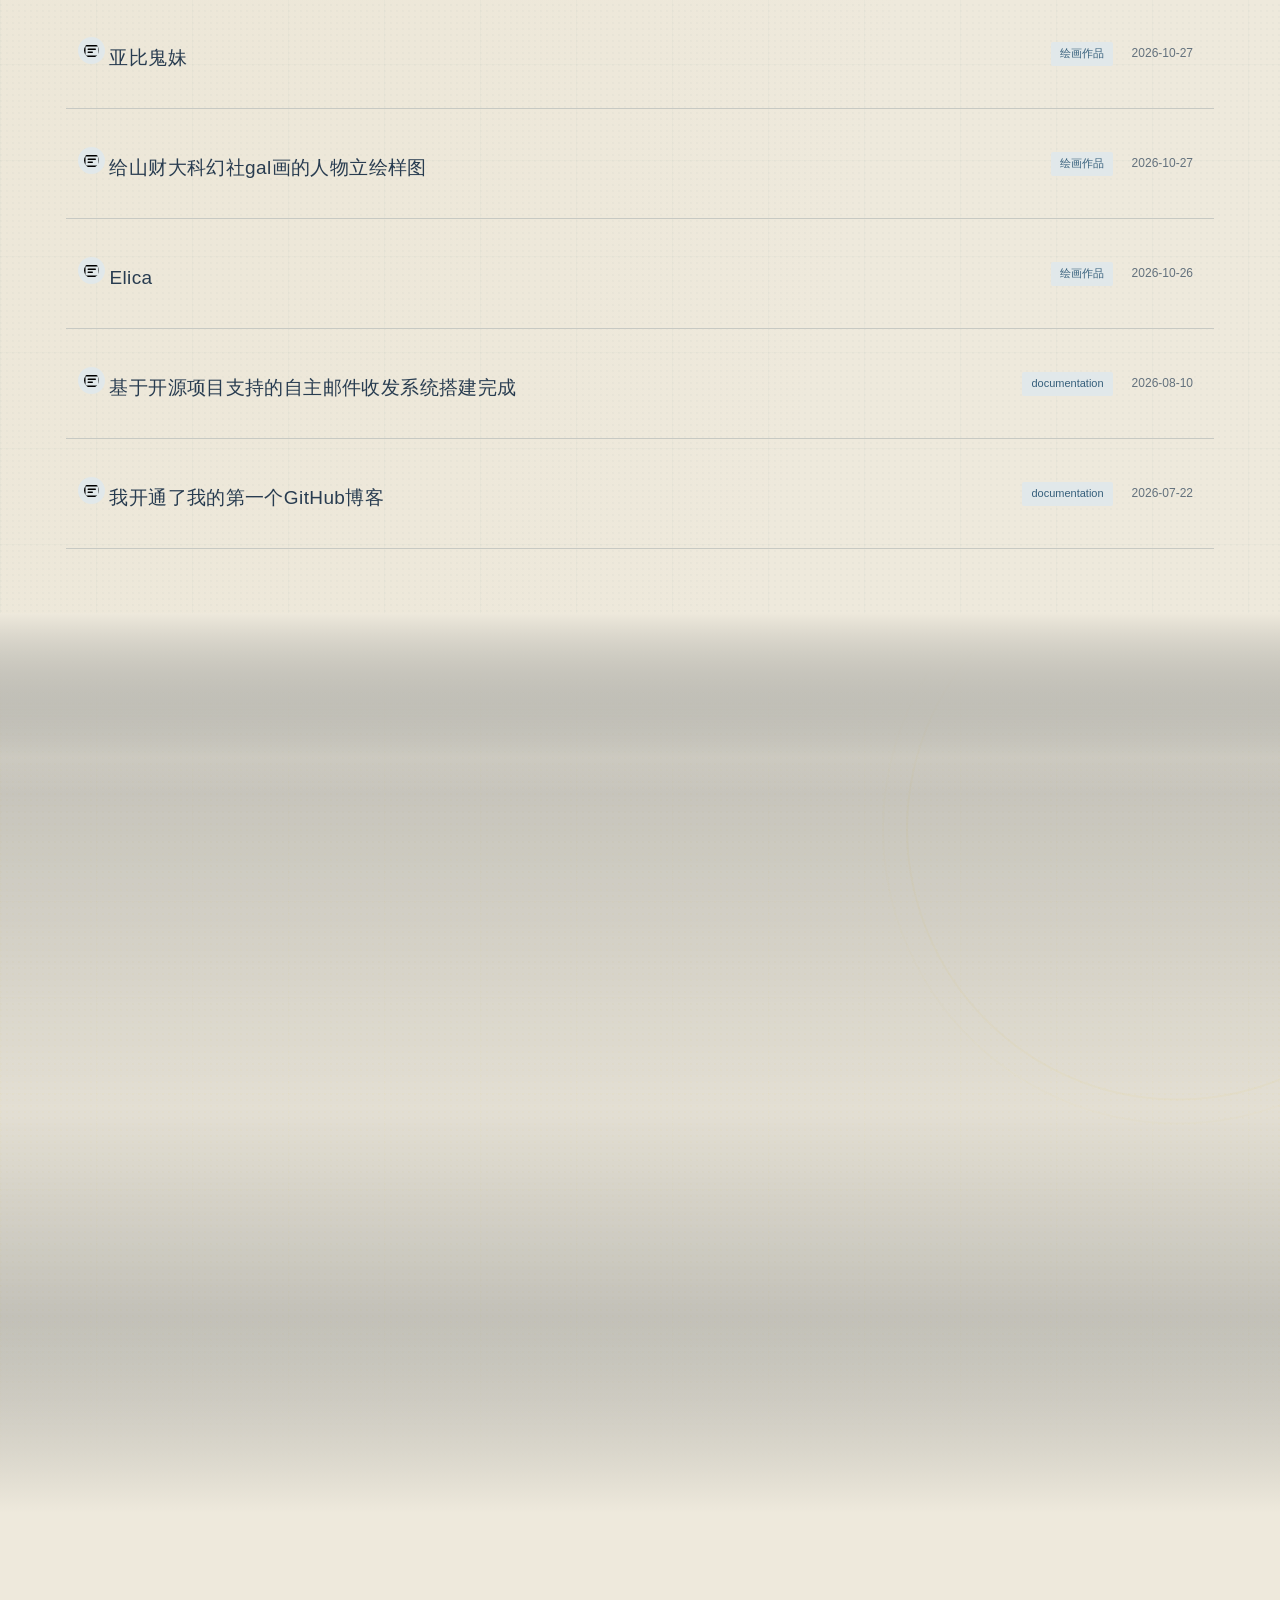
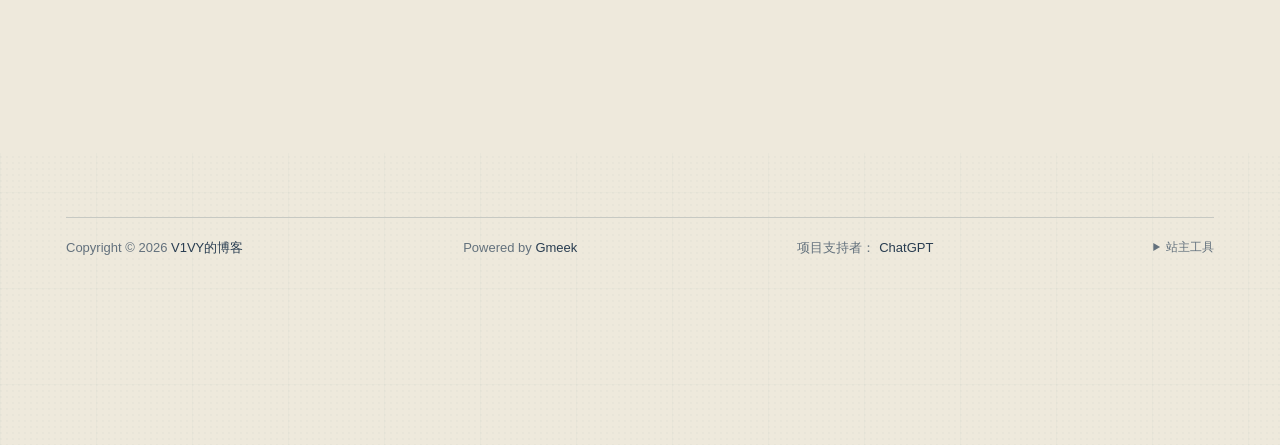
==== commit c39056ca: "Fill opening cover and show GitHub comments on articles" ====
--- a/docs/index.html
+++ b/docs/index.html
@@ -305,6 +305,10 @@
 .closing-scene .cover-photo{width:100%;height:100%;object-fit:cover;object-position:center;--reveal-end:0%}
 .closing-scene .cover-backdrop::after{background:linear-gradient(180deg,var(--paper) 0%,transparent 20%,transparent 78%,var(--paper) 100%)}
 @media(prefers-reduced-motion:reduce){.cover-photo,.cover-scene:not(.closing-scene) .cover-photo,.closing-scene .cover-photo{mask-image:none;-webkit-mask-image:none;transform:none}}
+
+/* Full-bleed opening cover and quiet article discussion. */
+.cover-scene:not(.closing-scene) .cover-photo{width:100%;height:100%;object-fit:cover;object-position:center}
+#comments{margin-top:36px!important}.comments-heading{margin:0 0 8px;font-family:"V1VY Hand",serif;font-size:28px;font-weight:400}.comments-note,.comments-status{font-size:13px;color:var(--muted)}.comments-note{margin:0 0 14px}.comments .utterances{max-width:none}.comments-fallback{font-size:13px}
 </style><script>document.addEventListener("DOMContentLoaded", () => {
   const categories = [
     { label: "信息作品", number: "01", title: ["信息", "作品"], note: "设计、研究与可视化表达" },
@@ -317,6 +321,65 @@
     if (text) node.textContent = text;
     return node;
   };
+
+  // Reuse the original post Issue so comments stay with the published work.
+  const comments = document.querySelector("#postBody") && document.getElementById("comments");
+  if (comments) {
+    const issueLink = document.querySelector('#header a[href^="https://github.com/V1VYitar/V1VYitar.github.io/issues/"]');
+    const issueNumber = issueLink?.href.match(/\/issues\/(\d+)(?:[/?#]|$)/)?.[1];
+    if (issueNumber) {
+      const button = document.getElementById("cmButton");
+      if (button) button.hidden = true;
+      comments.setAttribute("aria-label", "作品评论");
+      comments.append(make("h2", "comments-heading", "留下你的想法"));
+      comments.append(make("p", "comments-note", "使用 GitHub 账号登录后即可评论，留言会同步到这篇作品的 Issue。"));
+      const status = make("p", "comments-status", "评论区将在滚动到这里时加载。" );
+      status.setAttribute("role", "status");
+      const thread = make("div", "comments-thread");
+      const fallback = make("a", "comments-fallback", "也可以前往 GitHub 参与讨论 ↗");
+      fallback.href = issueLink.href;
+      fallback.target = "_blank";
+      fallback.rel = "noopener noreferrer";
+      comments.append(status, thread, fallback);
+      const commentTheme = () => document.documentElement.dataset.colorMode === "dark" ? "github-dark" : "github-light";
+      let started = false;
+      let timeout;
+      const frames = new MutationObserver(() => {
+        const iframe = thread.querySelector("iframe");
+        if (!iframe) return;
+        iframe.title = "GitHub 评论区";
+        iframe.addEventListener("load", () => { status.hidden = true; clearTimeout(timeout); });
+        frames.disconnect();
+      });
+      const loadComments = () => {
+        if (started) return;
+        started = true;
+        status.textContent = "正在加载 GitHub 评论…";
+        const script = document.createElement("script");
+        script.src = "https://utteranc.es/client.js";
+        script.setAttribute("repo", "V1VYitar/V1VYitar.github.io");
+        script.setAttribute("issue-number", issueNumber);
+        script.setAttribute("theme", commentTheme());
+        script.crossOrigin = "anonymous";
+        script.async = true;
+        const failed = () => { status.hidden = false; status.textContent = "评论暂时未能加载，可通过下方链接在 GitHub 留言。"; };
+        script.onerror = failed;
+        frames.observe(thread, {childList:true, subtree:true});
+        timeout = setTimeout(failed, 20000);
+        thread.append(script);
+      };
+      new MutationObserver(() => {
+        thread.querySelector("iframe")?.contentWindow?.postMessage({type:"set-theme", theme:commentTheme()}, "https://utteranc.es");
+      }).observe(document.documentElement, {attributes:true, attributeFilter:["data-color-mode"]});
+      if ("IntersectionObserver" in window) {
+        const observer = new IntersectionObserver(entries => {
+          if (entries.some(entry => entry.isIntersecting)) { loadComments(); observer.disconnect(); }
+        }, {rootMargin:"400px"});
+        observer.observe(comments);
+      } else loadComments();
+    }
+  }
+
   const home = document.querySelector("#content > .SideNav");
   const description = document.querySelector("#content > div:first-child");
   if (home && description && !document.querySelector(".tagTitle, #postBody, .portfolio-hero")) {
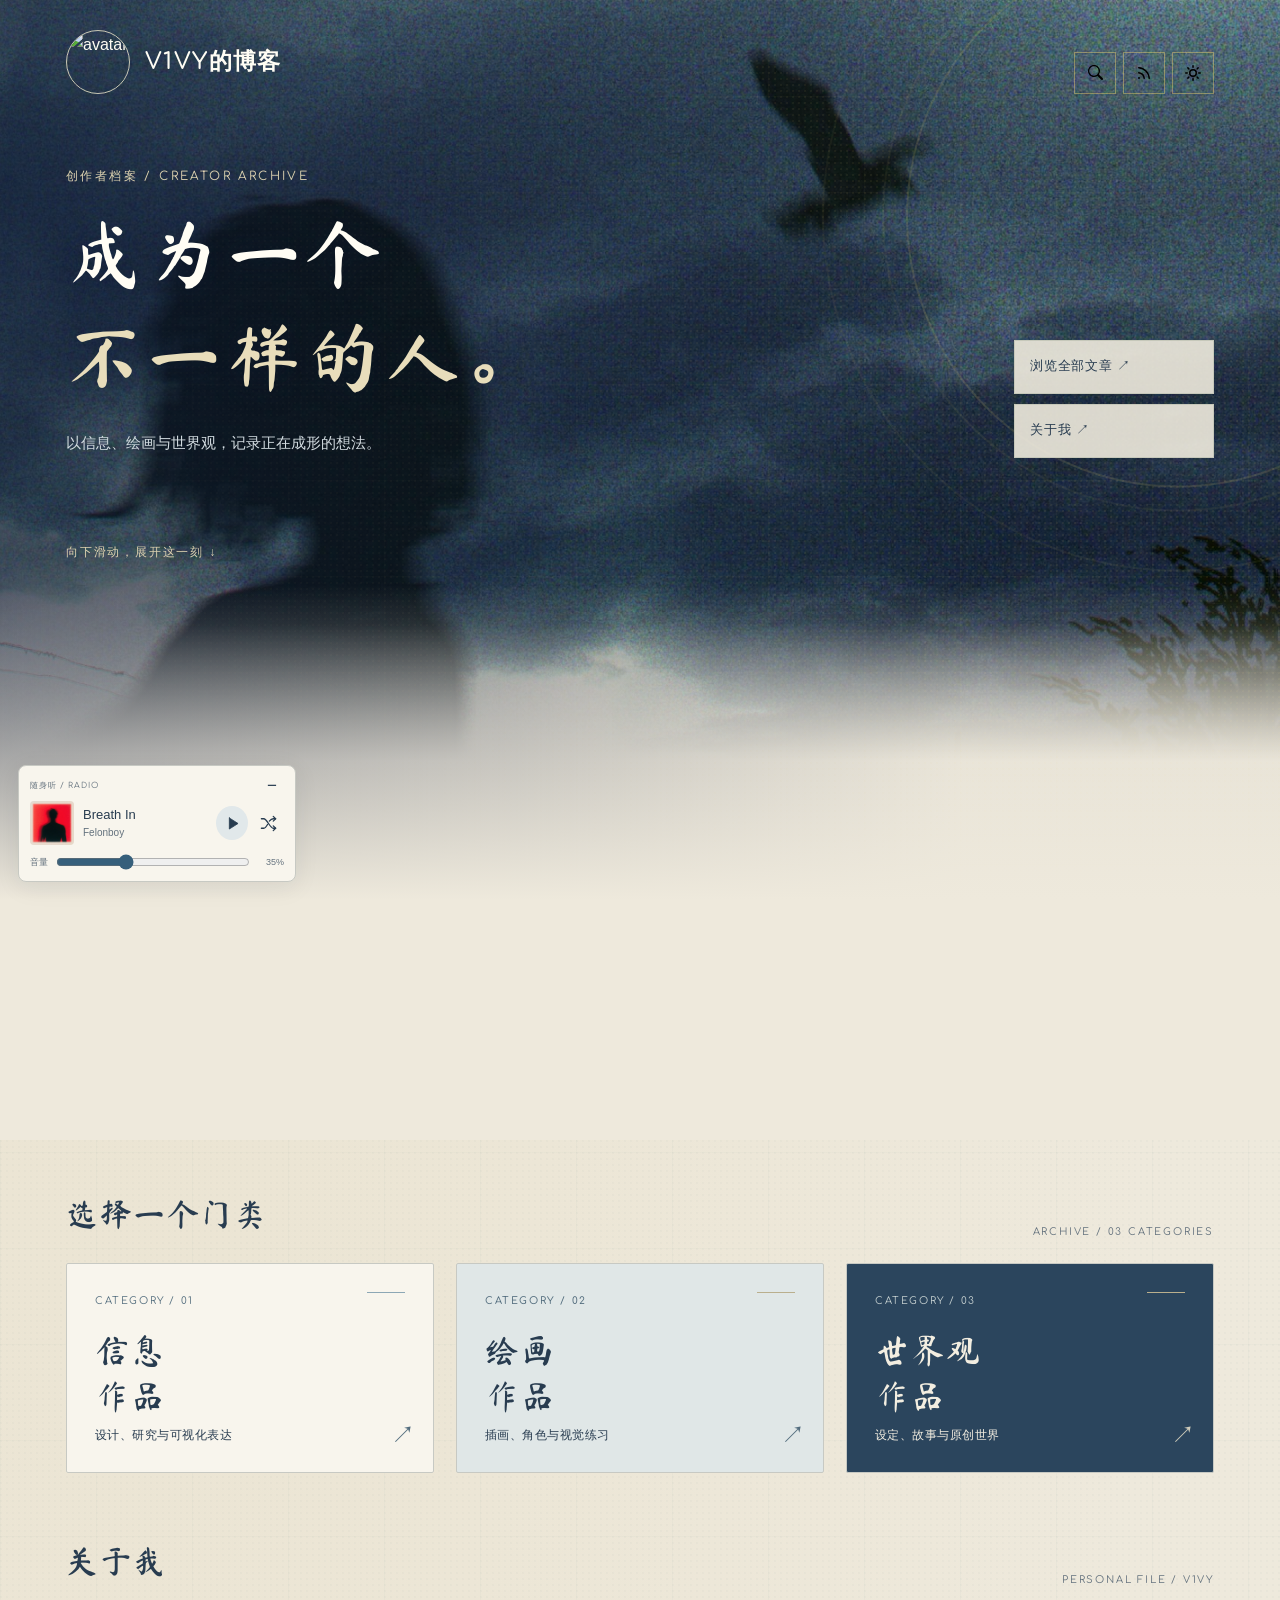
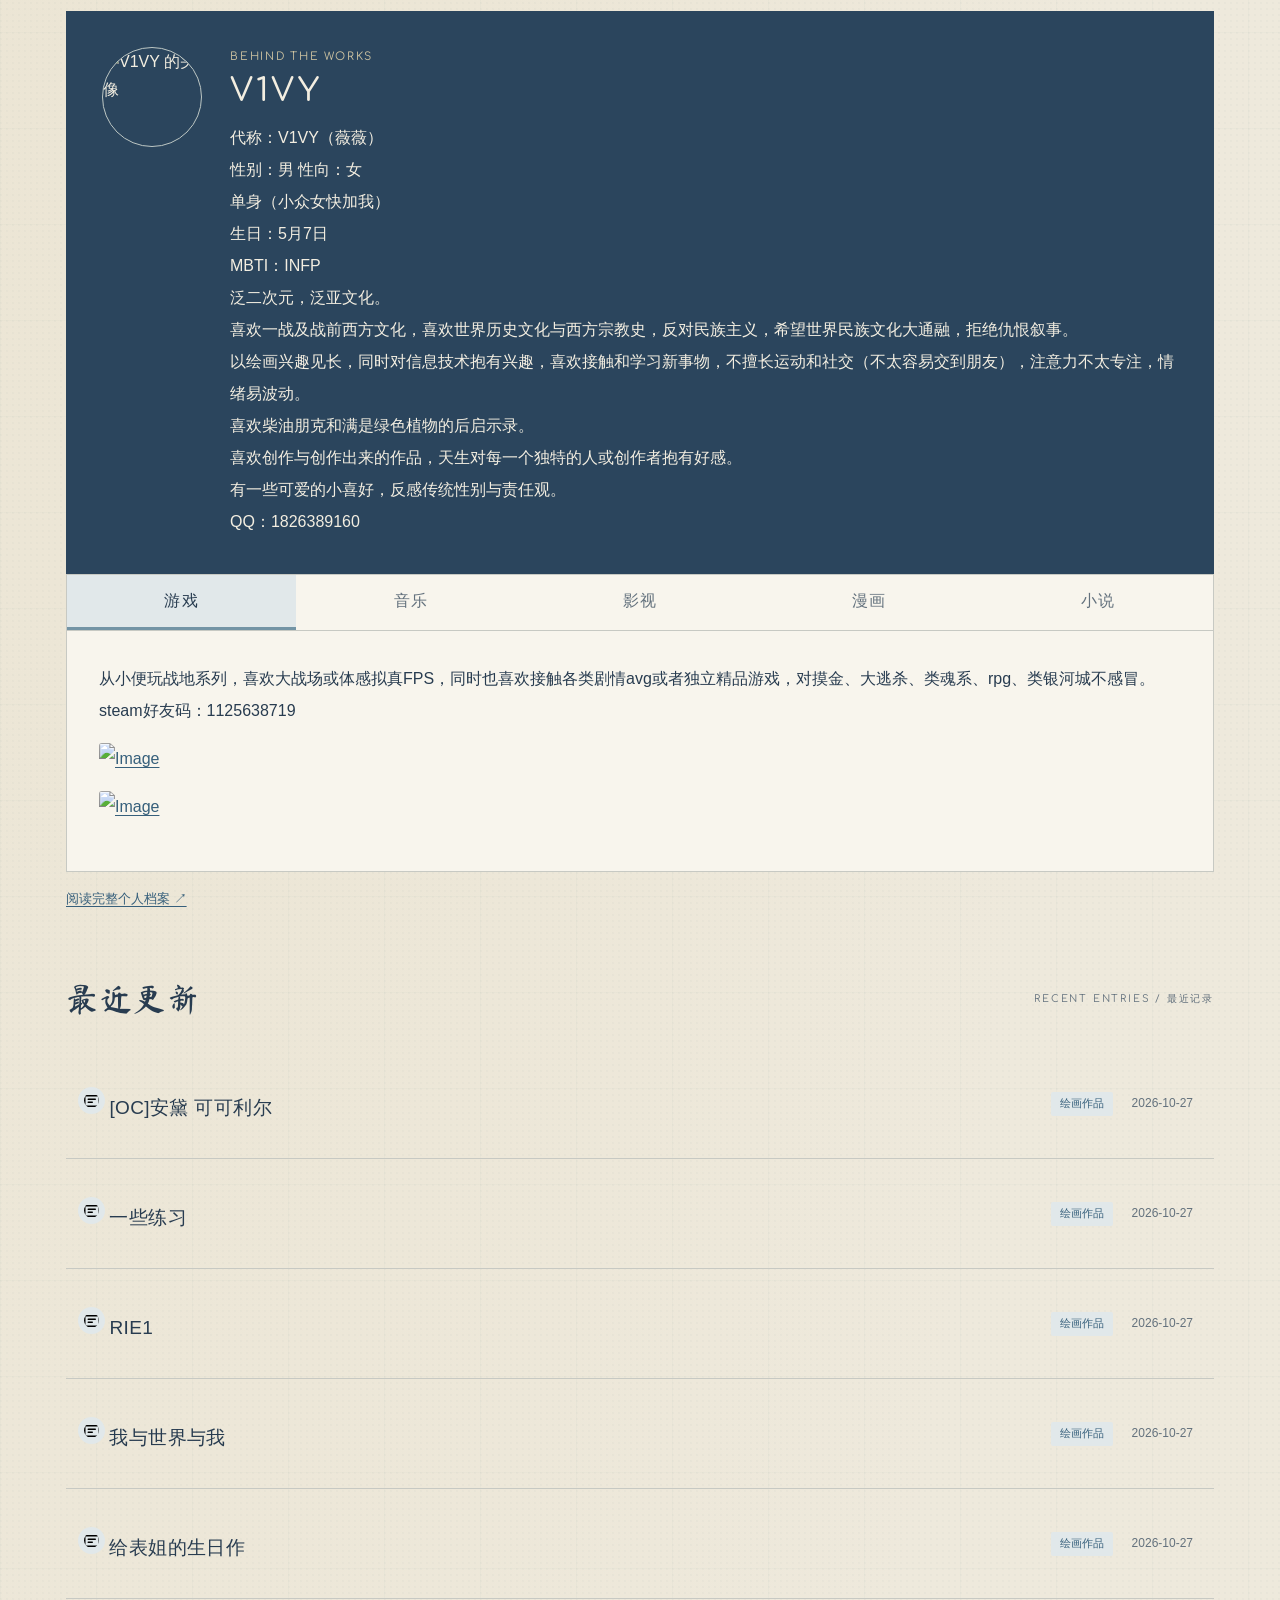
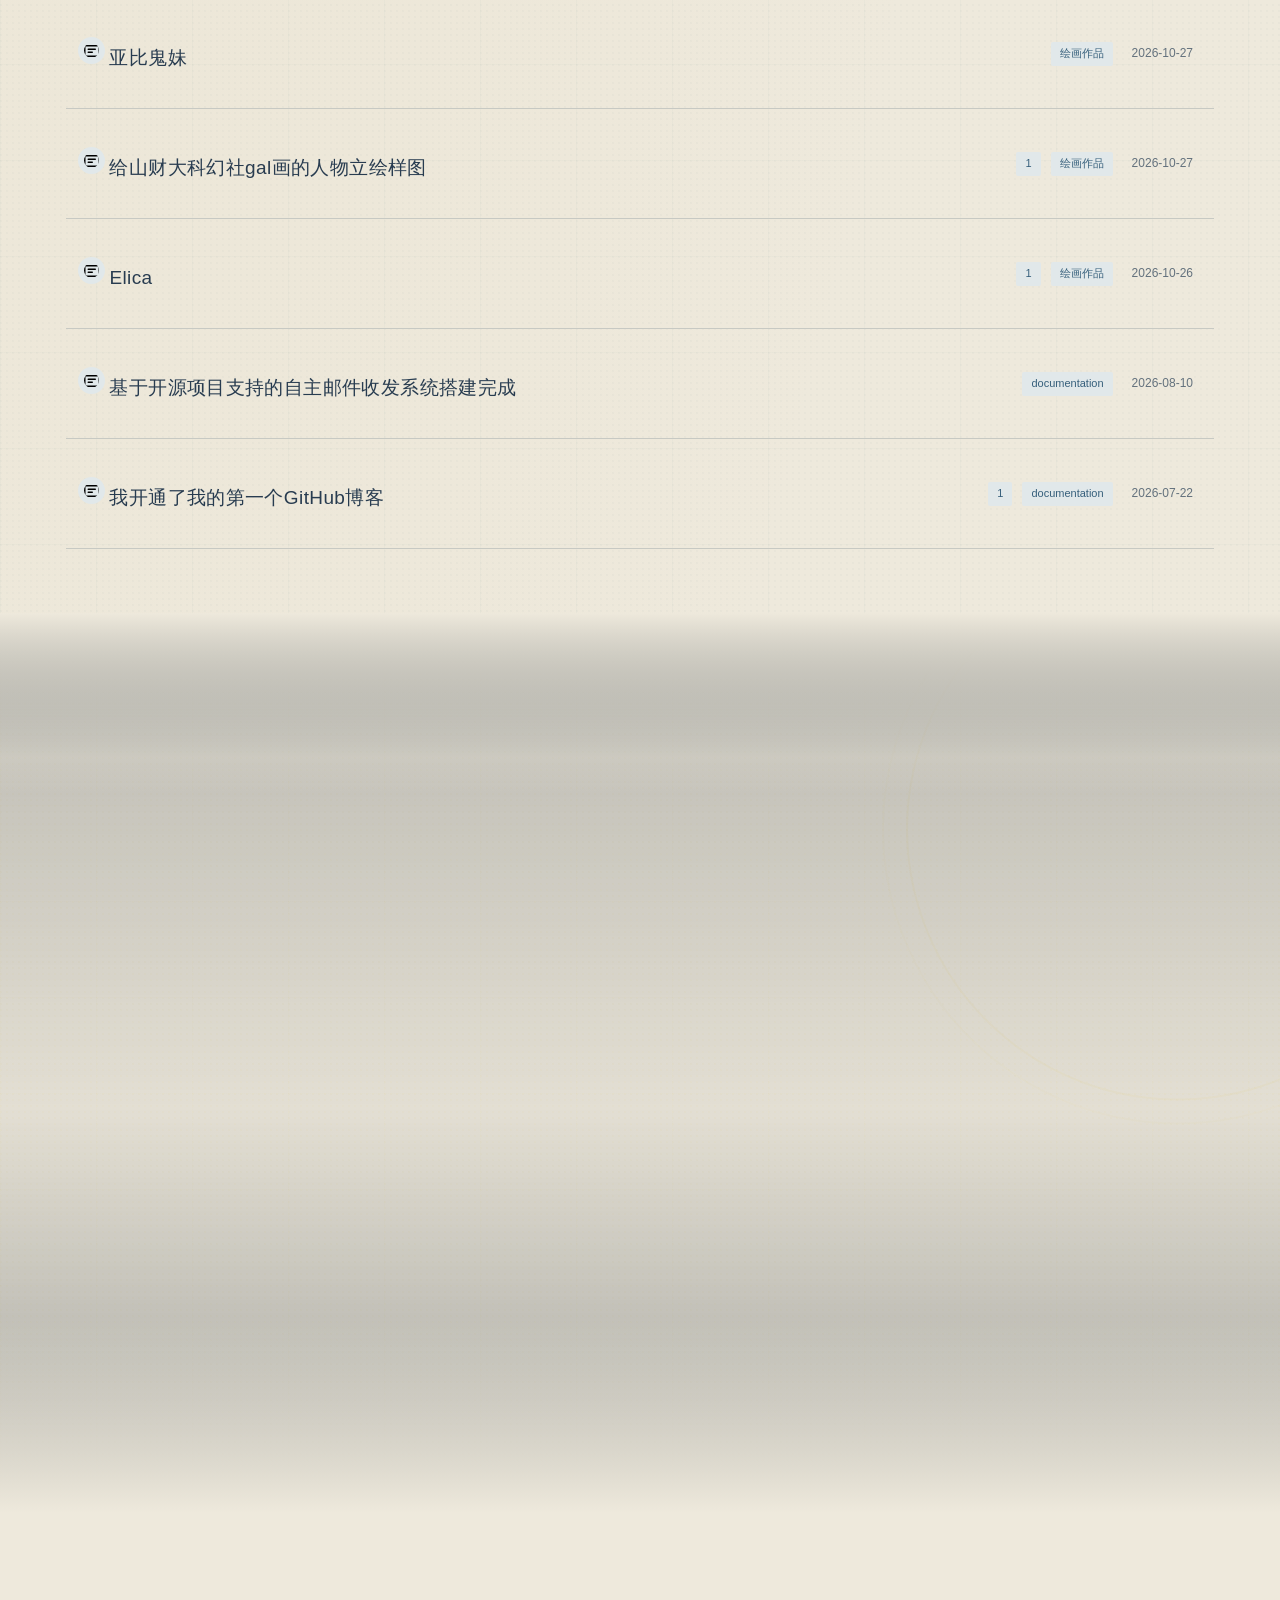
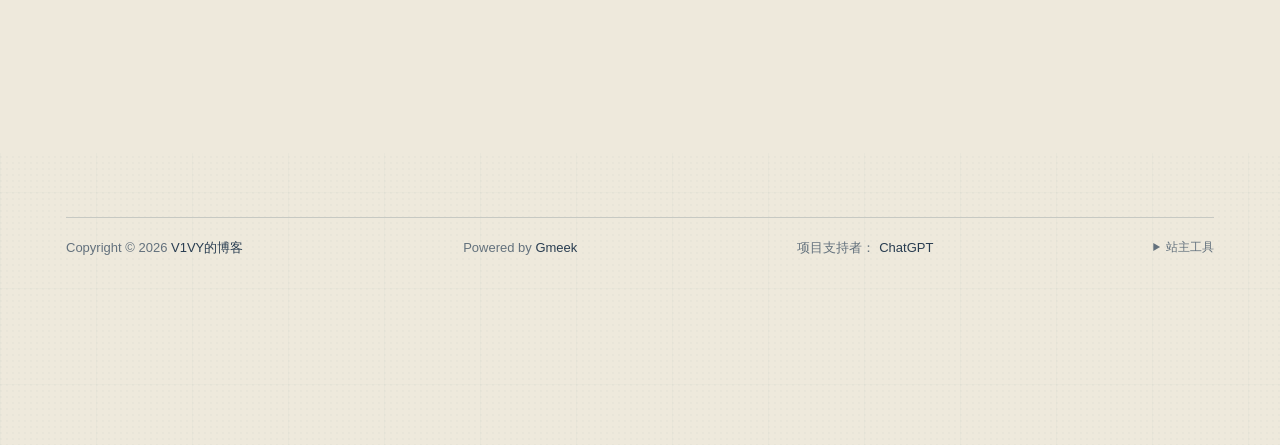
==== commit baad0283: "🎉auto update by Gmeek action" ====
--- a/docs/index.html
+++ b/docs/index.html
@@ -955,7 +955,7 @@
         <span class="listTitle">给山财大科幻社gal画的人物立绘样图</span>
     </div>
     <div class="listLabels">
-        
+        <span class="Label" style="background-color:#006b75">1</span>
         <span class="Label LabelName" style="background-color:#D84E79"><object><a style="color:#fff" href="tag.html#绘画作品">绘画作品</a></object></span>
         <span class="Label LabelTime" style="background-color:#1f883d">2026-10-27</span>
     </div>
@@ -977,7 +977,7 @@
         <span class="listTitle">Elica</span>
     </div>
     <div class="listLabels">
-        
+        <span class="Label" style="background-color:#006b75">1</span>
         <span class="Label LabelName" style="background-color:#D84E79"><object><a style="color:#fff" href="tag.html#绘画作品">绘画作品</a></object></span>
         <span class="Label LabelTime" style="background-color:#1f883d">2026-10-26</span>
     </div>
@@ -999,7 +999,7 @@
         <span class="listTitle">我开通了我的第一个GitHub博客</span>
     </div>
     <div class="listLabels">
-        
+        <span class="Label" style="background-color:#006b75">1</span>
         <span class="Label LabelName" style="background-color:#0075ca"><object><a style="color:#fff" href="tag.html#documentation">documentation</a></object></span>
         <span class="Label LabelTime" style="background-color:#1f883d">2026-07-22</span>
     </div>
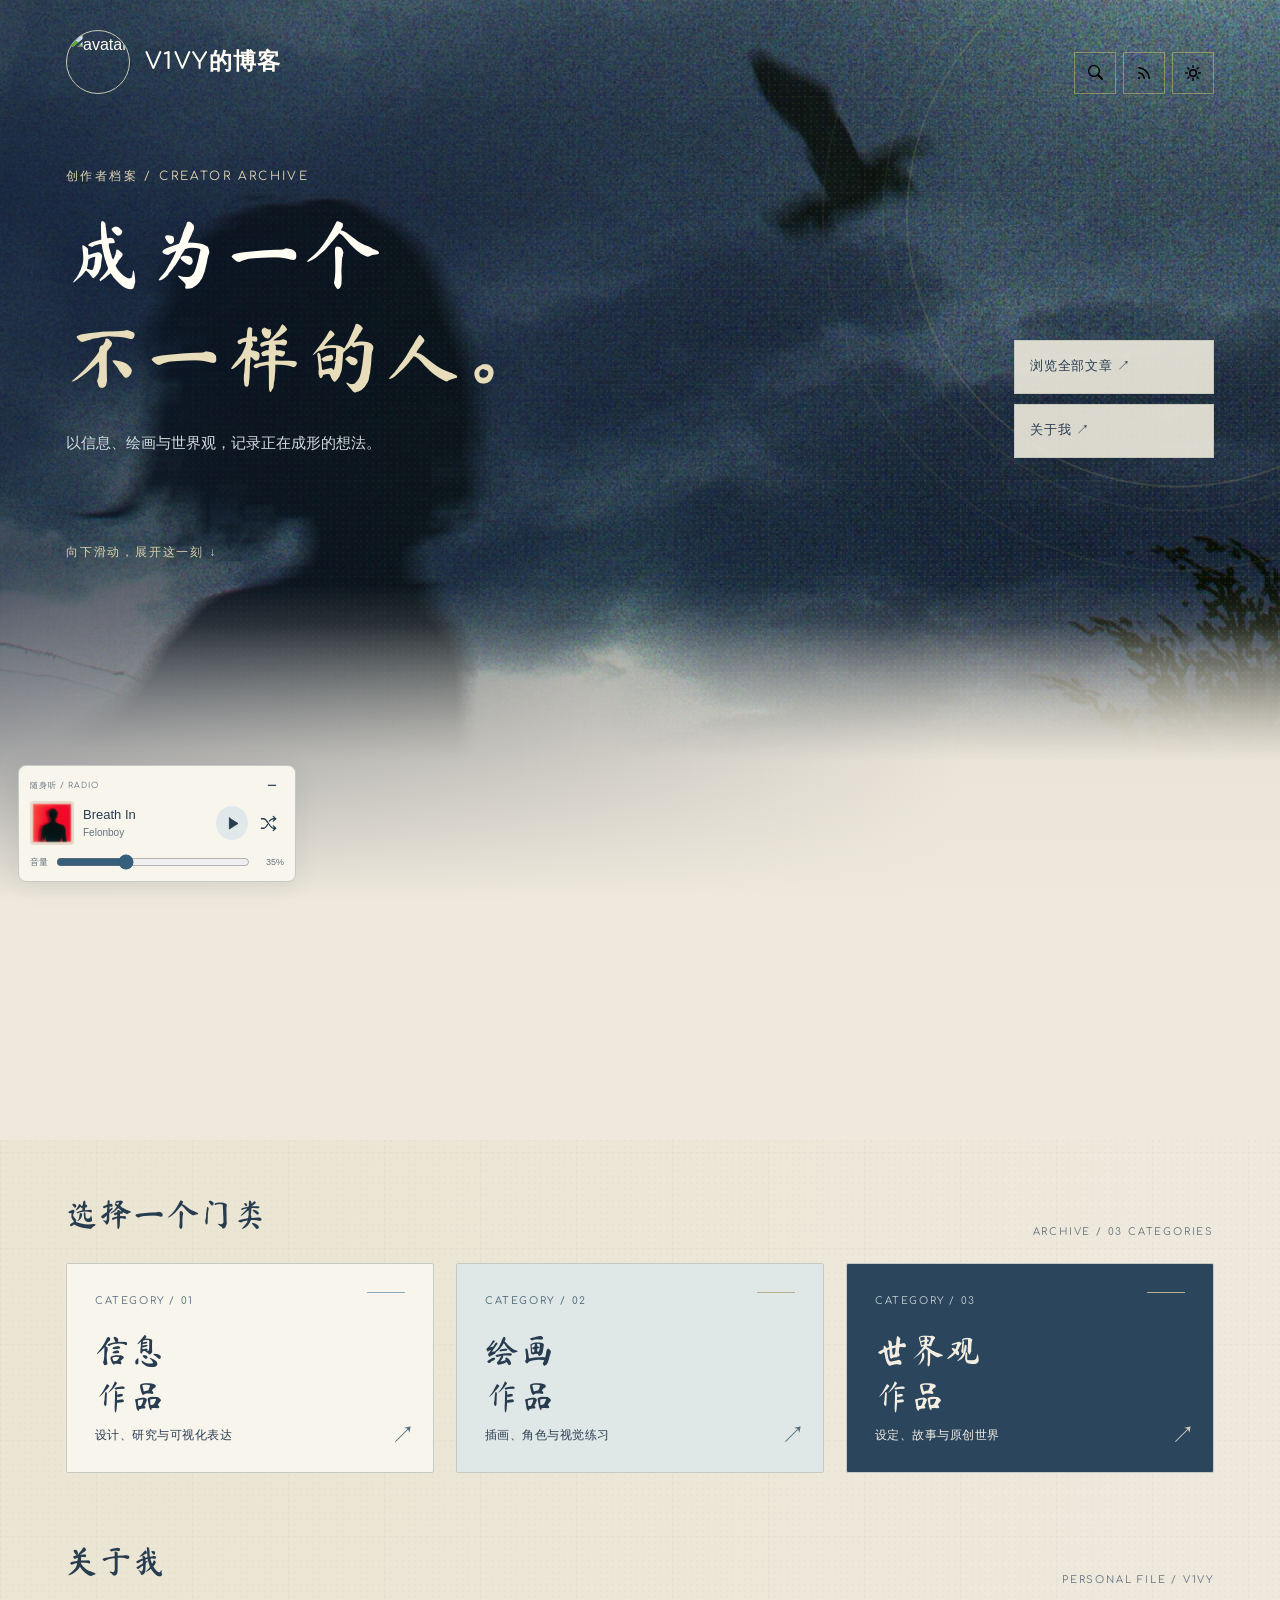
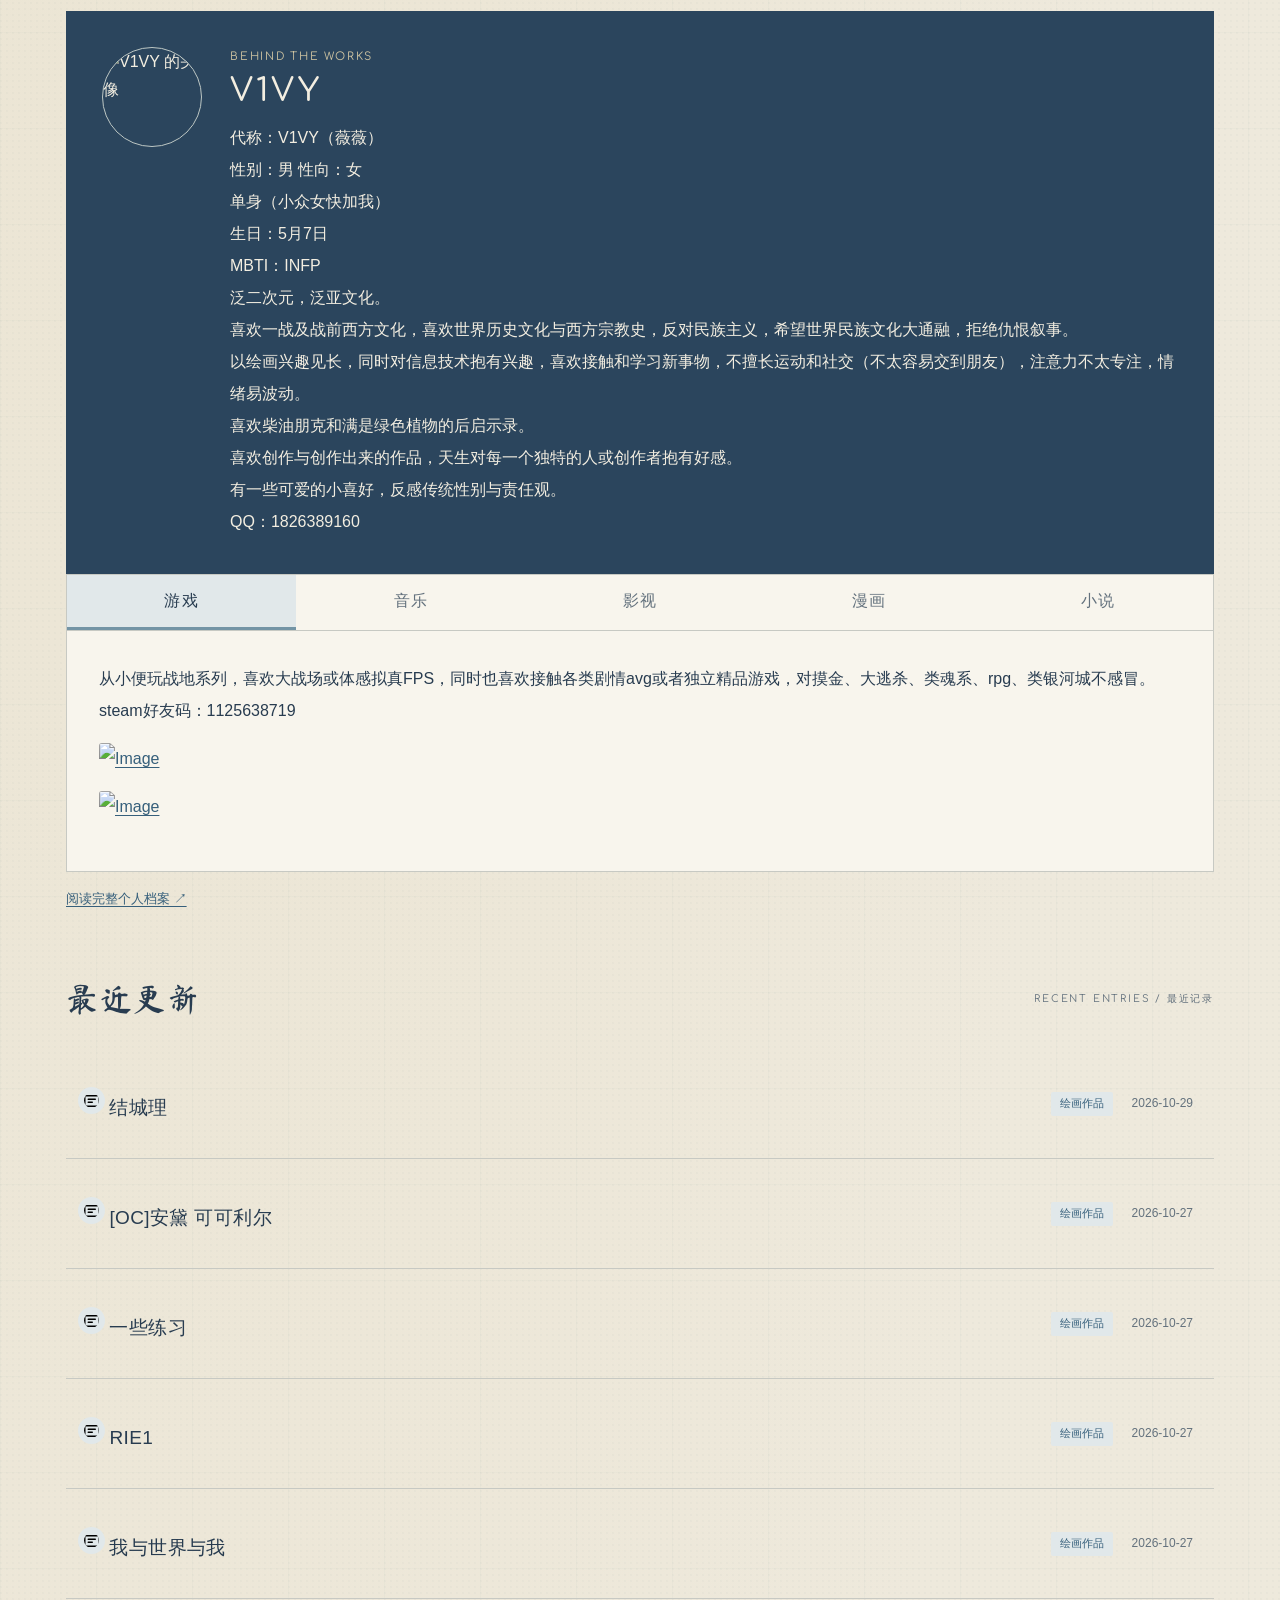
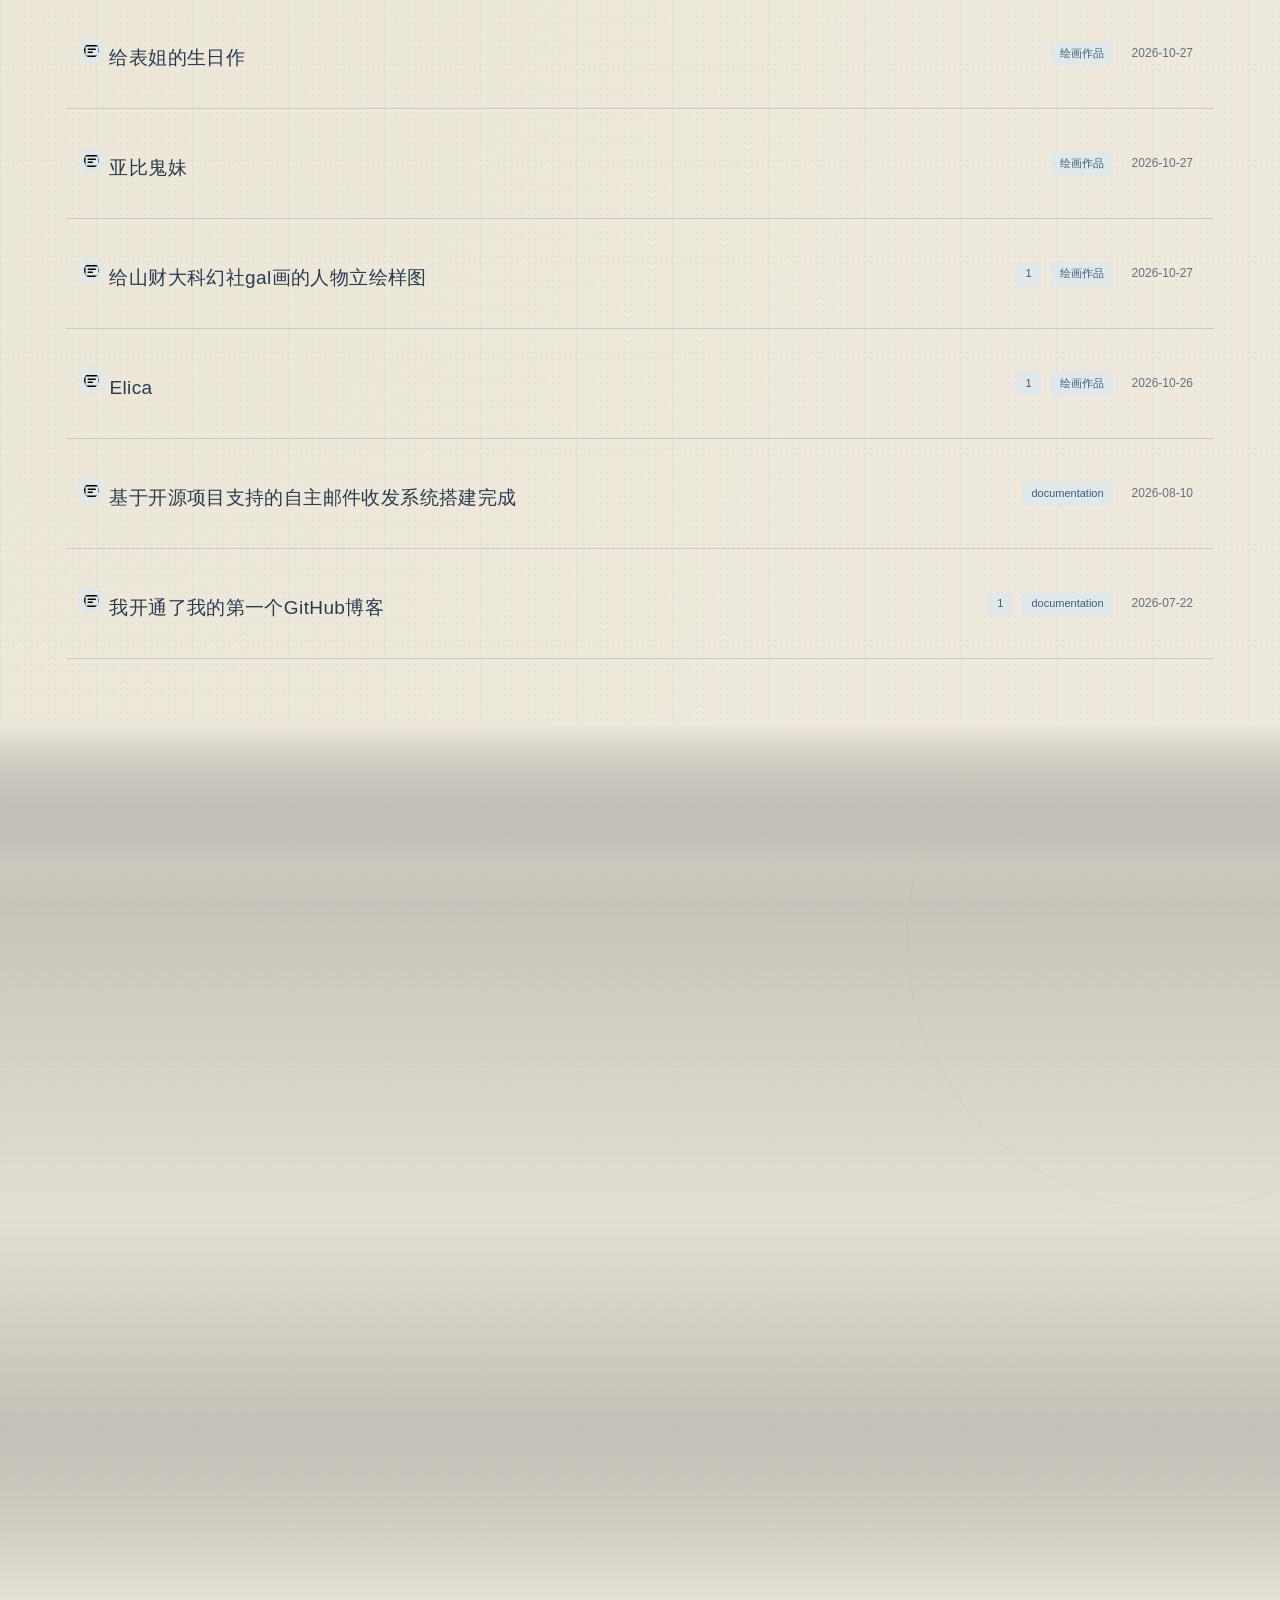
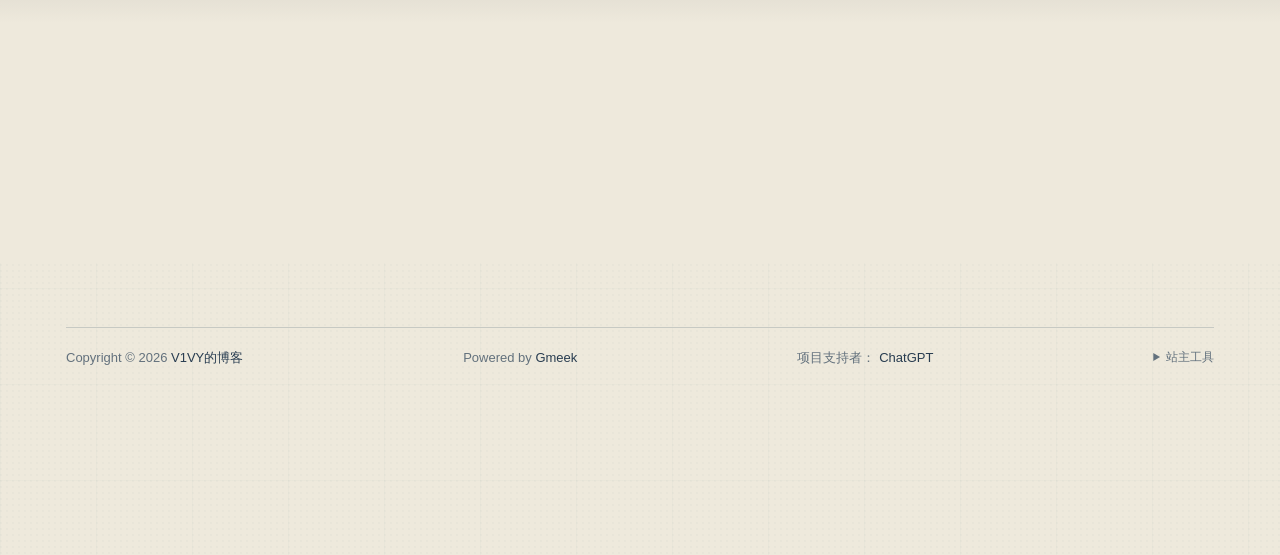
==== commit 03e3f1cf: "🎉auto update by Gmeek action" ====
--- a/docs/index.html
+++ b/docs/index.html
@@ -882,7 +882,18 @@
     <div id="content">
 <div style="margin-bottom: 16px;">以信息、绘画与世界观，记录正在成形的想法。</div>
 <nav class="SideNav border">
-<a class="SideNav-item d-flex flex-items-center flex-justify-between" href="post/%5BOC%5D-an-dai-%20-ke-ke-li-er.html">
+<a class="SideNav-item d-flex flex-items-center flex-justify-between" href="post/jie-cheng-li.html">
+    <div class="d-flex flex-items-center">
+        <svg class="SideNav-icon octicon" style="width:16px;height:16px"><path class="svgTop0" d=""></path>
+        </svg>
+        <span class="listTitle">结城理</span>
+    </div>
+    <div class="listLabels">
+        
+        <span class="Label LabelName" style="background-color:#D84E79"><object><a style="color:#fff" href="tag.html#绘画作品">绘画作品</a></object></span>
+        <span class="Label LabelTime" style="background-color:#1f883d">2026-10-29</span>
+    </div>
+</a><a class="SideNav-item d-flex flex-items-center flex-justify-between" href="post/%5BOC%5D-an-dai-%20-ke-ke-li-er.html">
     <div class="d-flex flex-items-center">
         <svg class="SideNav-icon octicon" style="width:16px;height:16px"><path class="svgTop0" d=""></path>
         </svg>
